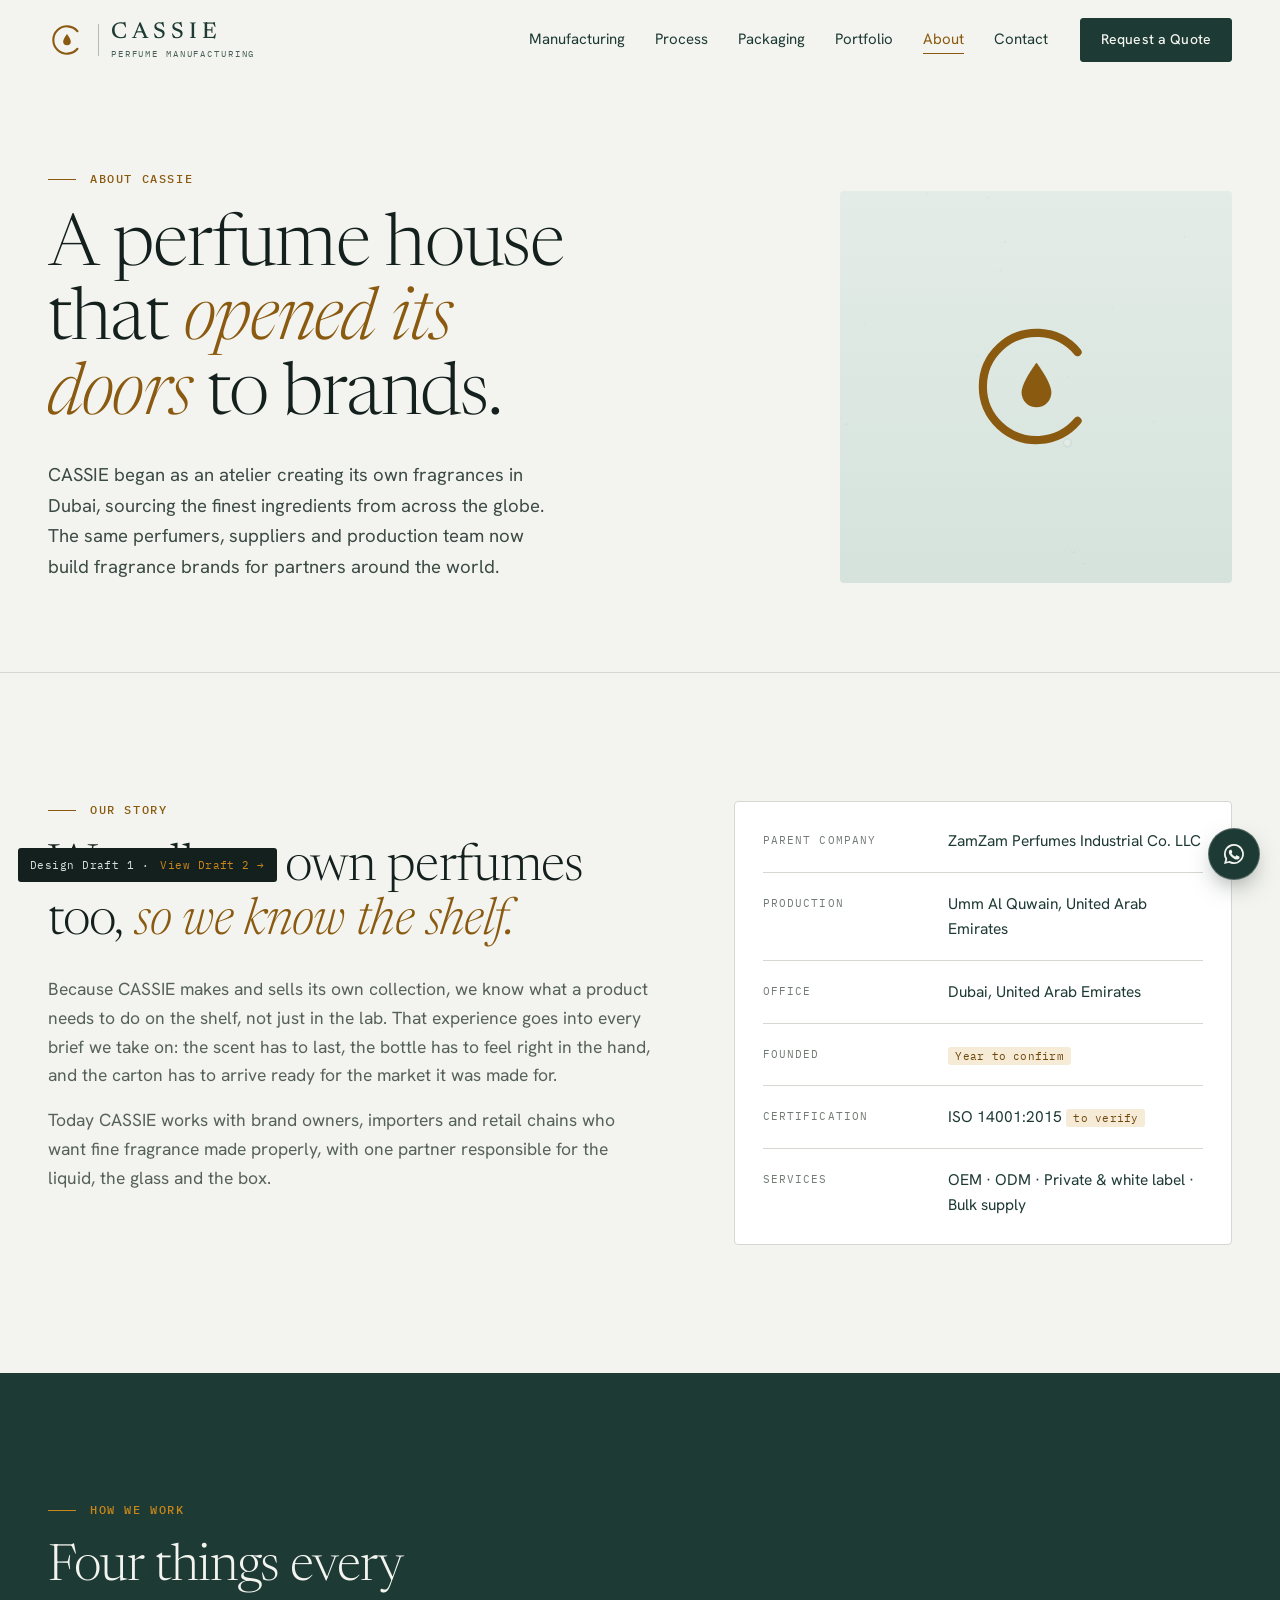
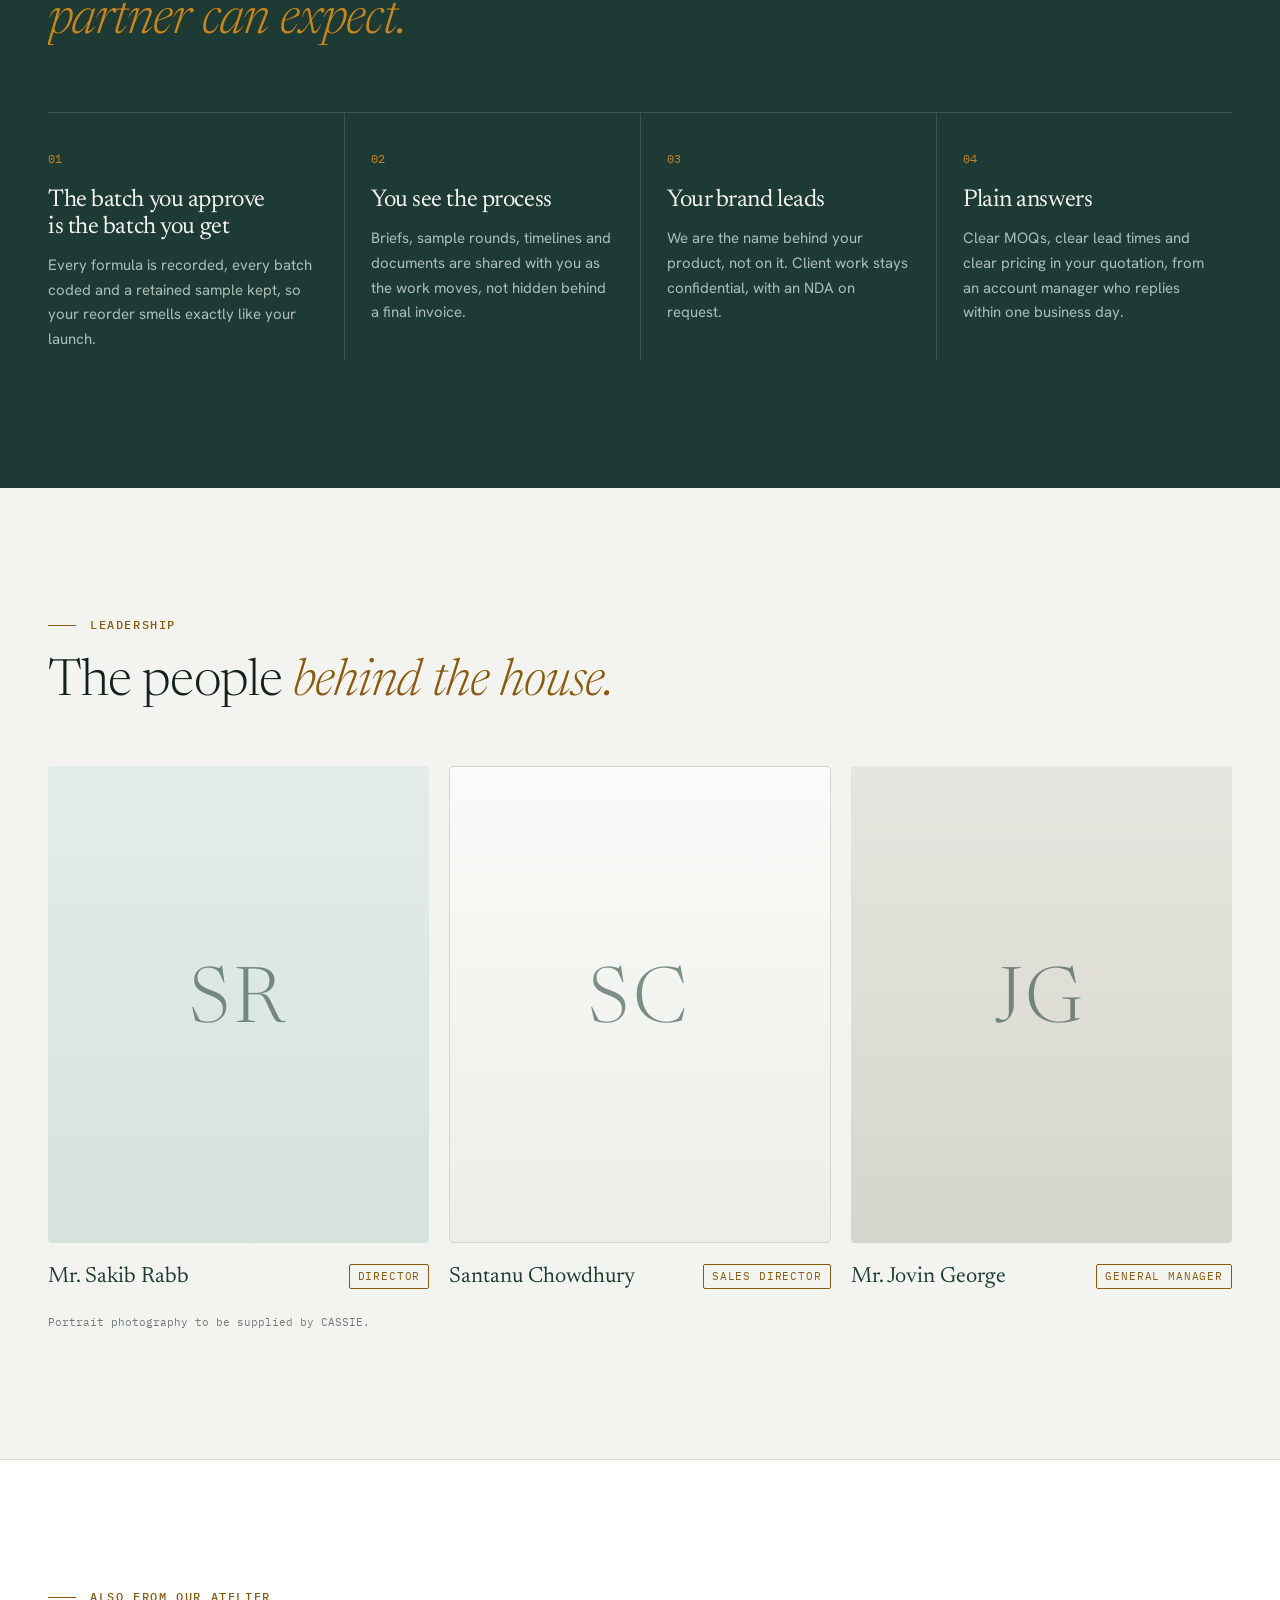
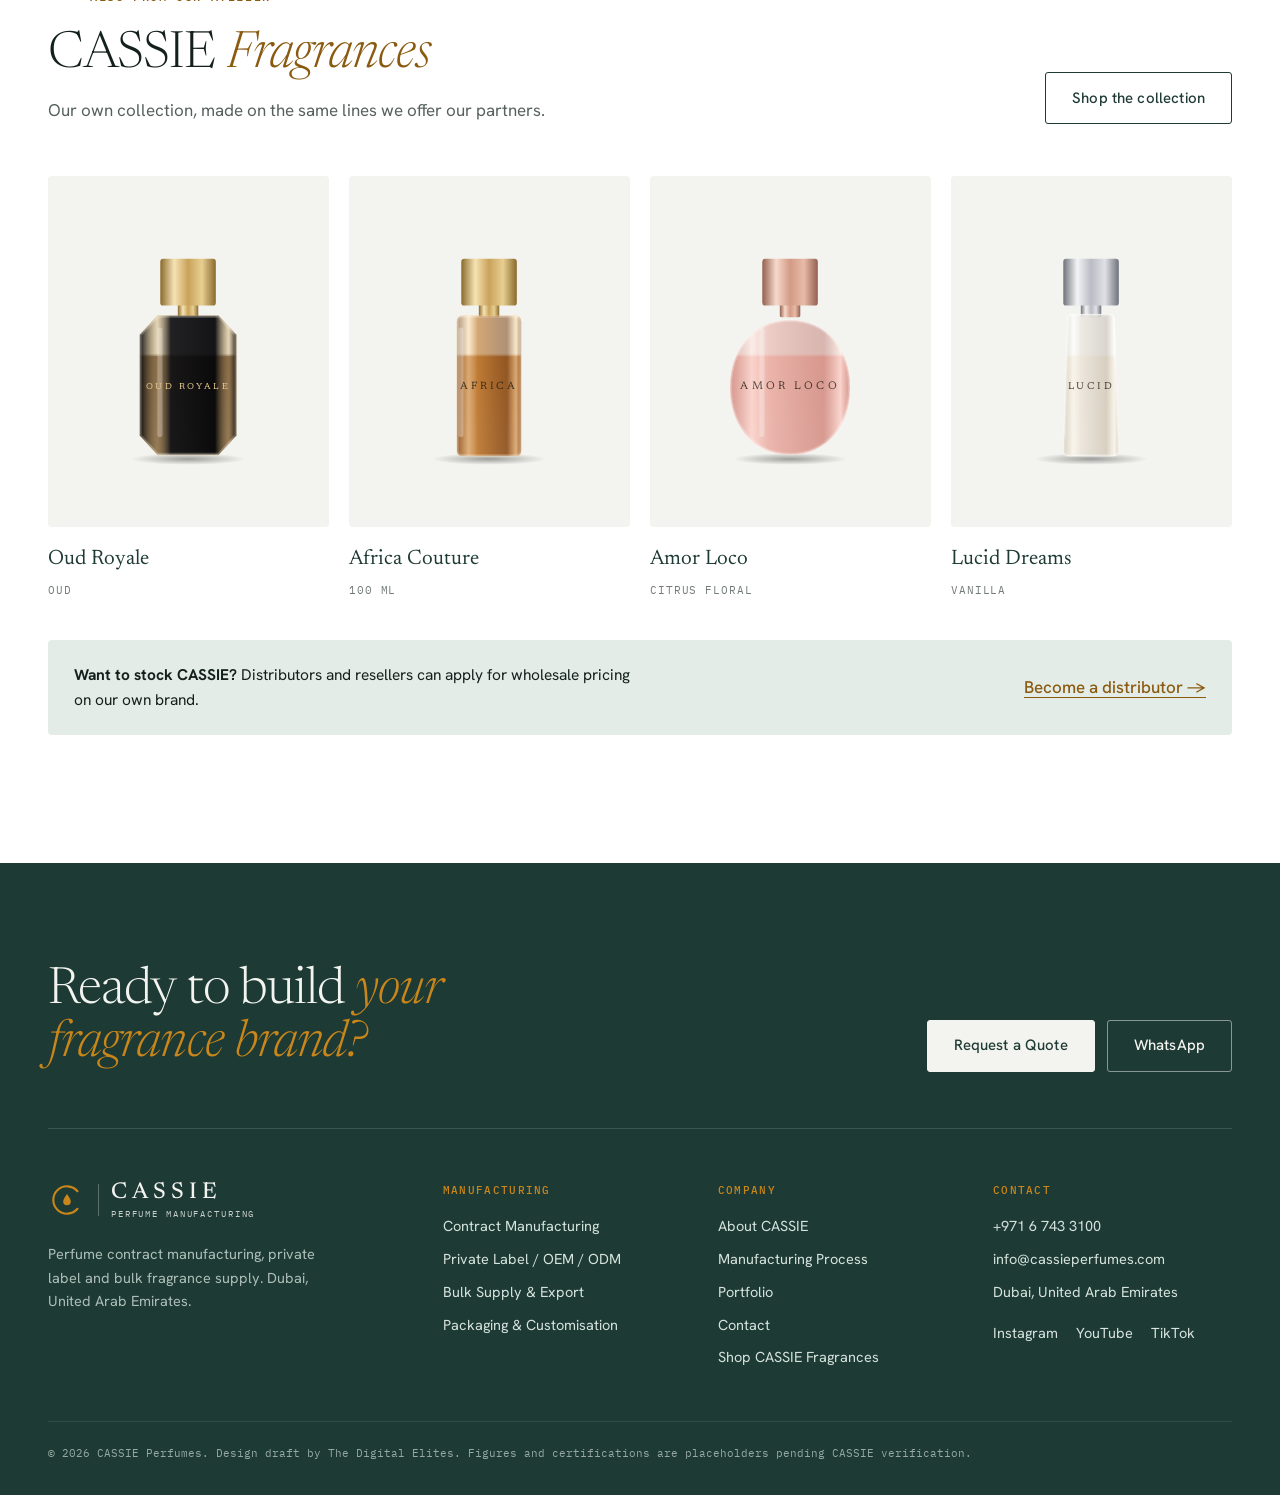
==== about.html @ cbf1a88a "Trim the homepage: no top strip, open hero, one side spray Removes the dark top strip and the Qualit" ====
<!doctype html>
<html lang="en">
<head>
  <meta charset="utf-8">
  <meta name="viewport" content="width=device-width, initial-scale=1">
  <title>About CASSIE | Perfume Manufacturer in the UAE</title>
  <meta name="description" content="CASSIE is a perfume house in the UAE that builds fragrance brands for partners worldwide. Meet the team and our own CASSIE Fragrances collection.">
  <link rel="preconnect" href="https://fonts.googleapis.com">
  <link rel="preconnect" href="https://fonts.gstatic.com" crossorigin>
  <link href="https://fonts.googleapis.com/css2?family=Newsreader:ital,opsz,wght@0,6..72,300..600;1,6..72,300..500&family=Hanken+Grotesk:wght@400;500;600&family=IBM+Plex+Mono:wght@400;500&display=swap" rel="stylesheet">
  <link rel="stylesheet" href="style.css?v=20261020a">
</head>
<body>

<svg width="0" height="0" style="position:absolute" aria-hidden="true">
  <defs>
    <symbol id="mono" viewBox="0 0 100 100">
      <path d="M77.58 26.86 A36 36 0 1 0 77.58 73.14" fill="none" stroke="currentColor" stroke-width="5.5" stroke-linecap="round"/>
      <path d="M50 34 C50 34 60 47 60 54 A10 10 0 0 1 40 54 C40 47 50 34 50 34Z" fill="currentColor"/>
    </symbol>
    <symbol id="i-flask" viewBox="0 0 24 24"><path d="M9 3h6M10 3v6l-5 9a2 2 0 0 0 1.7 3h10.6a2 2 0 0 0 1.7-3l-5-9V3M7.5 14h9" fill="none" stroke="currentColor" stroke-width="1.5" stroke-linecap="round" stroke-linejoin="round"/></symbol>
    <symbol id="i-doc" viewBox="0 0 24 24"><path d="M6 3h8l4 4v14H6zM14 3v4h4M9 14l2 2 4-4" fill="none" stroke="currentColor" stroke-width="1.5" stroke-linecap="round" stroke-linejoin="round"/></symbol>
    <symbol id="i-trace" viewBox="0 0 24 24"><path d="M4 6h3v12H4zM9 6h1v12H9zM12 6h2v12h-2zM16 6h1v12h-1zM19 6h1v12h-1" fill="none" stroke="currentColor" stroke-width="1.5" stroke-linejoin="round"/></symbol>
    <symbol id="i-check" viewBox="0 0 24 24"><circle cx="12" cy="12" r="9" fill="none" stroke="currentColor" stroke-width="1.5"/><path d="m8 12.5 2.6 2.5L16 9.5" fill="none" stroke="currentColor" stroke-width="1.5" stroke-linecap="round" stroke-linejoin="round"/></symbol>
    <symbol id="i-leaf" viewBox="0 0 24 24"><path d="M5 19c0-8 5-13 14-14 0 9-5 14-13 14M5 19l7-7" fill="none" stroke="currentColor" stroke-width="1.5" stroke-linecap="round" stroke-linejoin="round"/></symbol>
    <symbol id="i-ship" viewBox="0 0 24 24"><path d="M3 15h18l-2 5H5zM6 15V9h12v6M9 9V5h6v4" fill="none" stroke="currentColor" stroke-width="1.5" stroke-linejoin="round"/></symbol>
    <path id="wave" d="M-20 40 C 80 10, 170 70, 270 40 S 470 10, 570 40 S 770 70, 870 40 S 1070 10, 1170 40"/>
  </defs>
</svg>

<div class="draft-flag">Design Draft 1 · <a href="https://sami9188.github.io/cassie-draft-2/">View Draft 2 →</a></div>

<!-- ============ HEADER ============ -->
<header class="site-header" id="top">
  <nav class="nav">
    <a href="index.html" class="lockup" aria-label="CASSIE Perfumes home">
      <svg class="lockup-mono" aria-hidden="true"><use href="#mono"/></svg>
      <span class="lockup-rule"></span>
      <span class="lockup-text"><span class="lockup-word">CASSIE</span><span class="lockup-desc">Perfume manufacturing</span></span>
    </a>
    <ul class="nav-links">
      <li><a href="index.html#services">Manufacturing</a></li>
      <li><a href="index.html#process">Process</a></li>
      <li><a href="index.html#packaging">Packaging</a></li>
      <li><a href="index.html#portfolio">Portfolio</a></li>
      <li><a href="about.html" aria-current="page">About</a></li>
      <li><a href="contact.html">Contact</a></li>
      <li class="nav-links-cta"><a href="index.html#rfq" class="btn btn-primary">Request a Quote</a></li>
    </ul>
    <a href="index.html#rfq" class="btn btn-primary nav-cta">Request a Quote</a>
    <button class="burger" aria-label="Open menu" aria-expanded="false"><span></span><span></span></button>
  </nav>
</header>

<main>

<!-- ============ PAGE HERO ============ -->
<section class="page-hero">
  <div class="page-hero-copy">
    <p class="eyebrow reveal">About CASSIE</p>
    <h1 class="reveal">A perfume house that <em>opened its doors</em> to brands.</h1>
    <p class="page-lede reveal">CASSIE began as an atelier creating its own fragrances in Dubai, sourcing the finest ingredients from across the globe. The same perfumers, suppliers and production team now build fragrance brands for partners around the world.</p>
  </div>
  <div class="page-hero-art reveal" aria-hidden="true" data-mist="ambient">
    <svg class="page-hero-mono"><use href="#mono"/></svg>
  </div>
</section>

<!-- ============ STORY ============ -->
<section class="story">
  <div class="story-copy">
    <p class="eyebrow">Our story</p>
    <h2 class="reveal">We sell our own perfumes too, <em>so we know the shelf.</em></h2>
    <p class="reveal">Because CASSIE makes and sells its own collection, we know what a product needs to do on the shelf, not just in the lab. That experience goes into every brief we take on: the scent has to last, the bottle has to feel right in the hand, and the carton has to arrive ready for the market it was made for.</p>
    <p class="reveal">Today CASSIE works with brand owners, importers and retail chains who want fine fragrance made properly, with one partner responsible for the liquid, the glass and the box.</p>
  </div>
  <dl class="facts reveal">
    <div><dt>Parent company</dt><dd>ZamZam Perfumes Industrial Co. LLC</dd></div>
    <div><dt>Production</dt><dd>Umm Al Quwain, United Arab Emirates</dd></div>
    <div><dt>Office</dt><dd>Dubai, United Arab Emirates</dd></div>
    <div><dt>Founded</dt><dd><span class="tbc">Year to confirm</span></dd></div>
    <div><dt>Certification</dt><dd>ISO 14001:2015 <span class="tbc">to verify</span></dd></div>
    <div><dt>Services</dt><dd>OEM · ODM · Private &amp; white label · Bulk supply</dd></div>
  </dl>
</section>

<!-- ============ HOW WE WORK ============ -->
<section class="principles">
  <div class="principles-head">
    <p class="eyebrow">How we work</p>
    <h2 class="reveal">Four things every <em>partner can expect.</em></h2>
  </div>
  <ol class="principle-list">
    <li class="reveal"><span class="num">01</span><h3>The batch you approve is the batch you get</h3><p>Every formula is recorded, every batch coded and a retained sample kept, so your reorder smells exactly like your launch.</p></li>
    <li class="reveal"><span class="num">02</span><h3>You see the process</h3><p>Briefs, sample rounds, timelines and documents are shared with you as the work moves, not hidden behind a final invoice.</p></li>
    <li class="reveal"><span class="num">03</span><h3>Your brand leads</h3><p>We are the name behind your product, not on it. Client work stays confidential, with an NDA on request.</p></li>
    <li class="reveal"><span class="num">04</span><h3>Plain answers</h3><p>Clear MOQs, clear lead times and clear pricing in your quotation, from an account manager who replies within one business day.</p></li>
  </ol>
</section>

<!-- ============ TEAM ============ -->
<section class="team-section">
  <div class="team-head">
    <p class="eyebrow">Leadership</p>
    <h2 class="reveal">The people <em>behind the house.</em></h2>
  </div>
  <div class="team-grid">
    <figure class="person reveal">
      <div class="person-art g-mist"><span>SR</span></div>
      <figcaption><b>Mr. Sakib Rabb</b><span class="formula-tag"><span>Director</span></span></figcaption>
    </figure>
    <figure class="person reveal">
      <div class="person-art g-porcelain"><span>SC</span></div>
      <figcaption><b>Santanu Chowdhury</b><span class="formula-tag"><span>Sales Director</span></span></figcaption>
    </figure>
    <figure class="person reveal">
      <div class="person-art g-stone"><span>JG</span></div>
      <figcaption><b>Mr. Jovin George</b><span class="formula-tag"><span>General Manager</span></span></figcaption>
    </figure>
  </div>
  <p class="team-note">Portrait photography to be supplied by CASSIE.</p>
</section>

<!-- ============ OWN BRAND ============ -->
<section class="shop" id="shop">
  <div class="shop-head">
    <div>
      <p class="eyebrow">Also from our atelier</p>
      <h2 class="reveal">CASSIE <em>Fragrances</em></h2>
      <p>Our own collection, made on the same lines we offer our partners.</p>
    </div>
    <a href="https://www.cassieperfumes.com/" class="btn btn-ghost">Shop the collection</a>
  </div>
  <div class="shop-row">
    <a class="product reveal" href="https://www.cassieperfumes.com/"><div class="p-img"><img loading="lazy" src="https://www.cassieperfumes.com/wp-content/uploads/2025/08/OUD-ROYALE-1.jpg" alt="Oud Royale perfume bottle" data-fallback='{"shape":"facet","glass":"noir","capColor":"gold","label":"OUD ROYALE","liquid":"#3a1d0c"}'></div><b>Oud Royale</b><span>Oud</span></a>
    <a class="product reveal" href="https://www.cassieperfumes.com/"><div class="p-img"><img loading="lazy" src="https://www.cassieperfumes.com/wp-content/uploads/2025/07/AFRICA-COUTURE.png" alt="Africa Couture perfume 100ml" data-fallback='{"shape":"column","glass":"amber","capColor":"gold","label":"AFRICA","liquid":"#b06a2a"}'></div><b>Africa Couture</b><span>100 ml</span></a>
    <a class="product reveal" href="https://www.cassieperfumes.com/"><div class="p-img"><img loading="lazy" src="https://www.cassieperfumes.com/wp-content/uploads/2025/08/perfume-8-1.png" alt="Amor Loco perfume 100ml" data-fallback='{"shape":"orb","glass":"rose","capColor":"rosegold","label":"AMOR LOCO","liquid":"#f1b4a8"}'></div><b>Amor Loco</b><span>Citrus floral</span></a>
    <a class="product reveal" href="https://www.cassieperfumes.com/"><div class="p-img"><img loading="lazy" src="https://www.cassieperfumes.com/wp-content/uploads/2025/12/Lucid-Dreams.jpg" alt="Lucid Dreams unisex perfume 80ml" data-fallback='{"shape":"slim","glass":"frosted","capColor":"silver","label":"LUCID","liquid":"#e8d6b0"}'></div><b>Lucid Dreams</b><span>Vanilla</span></a>
  </div>
  <div class="wholesale">
    <p><b>Want to stock CASSIE?</b> Distributors and resellers can apply for wholesale pricing on our own brand.</p>
    <a href="contact.html?topic=distributor" class="text-link">Become a distributor →</a>
  </div>
</section>

</main>


<!-- ============ FOOTER ============ -->
<footer class="footer" id="contact">
  <div class="footer-cta">
    <h2>Ready to build <em>your fragrance brand?</em></h2>
    <div class="footer-btns"><a href="index.html#rfq" class="btn btn-light">Request a Quote</a><a href="https://wa.me/97167433100" class="btn btn-outline-light" target="_blank" rel="noopener">WhatsApp</a></div>
  </div>
  <div class="footer-grid">
    <div>
      <a href="index.html" class="lockup lockup-light" aria-label="CASSIE Perfumes home">
        <svg class="lockup-mono" aria-hidden="true"><use href="#mono"/></svg>
        <span class="lockup-rule"></span>
        <span class="lockup-text"><span class="lockup-word">CASSIE</span><span class="lockup-desc">Perfume manufacturing</span></span>
      </a>
      <p>Perfume contract manufacturing, private label and bulk fragrance supply. Dubai, United Arab Emirates.</p>
    </div>
    <div>
      <h6>Manufacturing</h6>
      <a href="index.html#services">Contract Manufacturing</a><a href="index.html#services">Private Label / OEM / ODM</a><a href="index.html#services">Bulk Supply &amp; Export</a><a href="index.html#packaging">Packaging &amp; Customisation</a>
    </div>
    <div>
      <h6>Company</h6>
      <a href="about.html">About CASSIE</a><a href="index.html#process">Manufacturing Process</a><a href="index.html#portfolio">Portfolio</a><a href="contact.html">Contact</a><a href="https://www.cassieperfumes.com/">Shop CASSIE Fragrances</a>
    </div>
    <div>
      <h6>Contact</h6>
      <a href="tel:+97167433100">+971 6 743 3100</a>
      <a href="mailto:info@cassieperfumes.com">info@cassieperfumes.com</a>
      <span>Dubai, United Arab Emirates</span>
      <div class="socials"><a href="https://instagram.com/cassieperfumes">Instagram</a><a href="https://www.youtube.com/@cassieperfumes">YouTube</a><a href="https://www.tiktok.com/@cassieperfumes">TikTok</a></div>
    </div>
  </div>
  <p class="legal">© 2026 CASSIE Perfumes. Design draft by The Digital Elites. Figures and certifications are placeholders pending CASSIE verification.</p>
</footer>

<a href="https://wa.me/97167433100" class="wa-float" target="_blank" rel="noopener" aria-label="Chat on WhatsApp">
  <svg viewBox="0 0 24 24" width="24" height="24" fill="currentColor"><path d="M12 2a10 10 0 0 0-8.6 15.1L2 22l5-1.3A10 10 0 1 0 12 2zm0 18.2a8.2 8.2 0 0 1-4.2-1.1l-.3-.2-3 .8.8-2.9-.2-.3A8.2 8.2 0 1 1 12 20.2zm4.5-6.1c-.2-.1-1.5-.7-1.7-.8s-.4-.1-.6.1-.7.8-.8 1-.3.2-.5.1a6.7 6.7 0 0 1-3.3-2.9c-.2-.4.2-.4.7-1.3.1-.2 0-.3 0-.4l-.8-1.8c-.2-.5-.4-.4-.6-.4h-.5a1 1 0 0 0-.7.3 3 3 0 0 0-.9 2.2 5.2 5.2 0 0 0 1.1 2.7 11.8 11.8 0 0 0 4.5 4c1.7.7 2.3.8 3.2.6a2.7 2.7 0 0 0 1.8-1.3 2.2 2.2 0 0 0 .1-1.3c0-.1-.2-.2-.5-.3z"/></svg>
</a>

<script src="bottle.js?v=20261020a"></script>
<script src="main.js?v=20261020a"></script>
<script src="mist.js?v=20261020a"></script>
</body>
</html>
---- style.css ----
/* ==========================================================================
   CASSIE Perfumes — Website Draft 1
   Draft 1's own structure and copy, styled by the rules of the CASSIE brand book:
   - Colour: Porcelain ground (~60%), Vetiver (~25%), Mist (~10%), Saffron (~5%).
     Ink for body text, never pure black. Saffron Deep for accent text on light.
   - Type: Newsreader display (light, italic for one phrase of emphasis),
     Hanken Grotesk text, IBM Plex Mono for labels, codes and data only.
   - Elements: open-C monogram lockup, formula tags, 1.5px line icons on a 24px grid,
     and a canvas perfume-spray mist in place of the scent trail lines.
   - Motion: diffuse, don't perform. 10px fade-in, 240ms interface, 600ms reveals,
     spray puffs from the hero bottle, nothing with reduced motion.
   ========================================================================== */

:root {
  --vetiver: #1E3A34;
  --vetiver-2: #17302A;
  --ink: #14201D;
  --porcelain: #F3F4EF;
  --mist: #D5E3DC;
  --mist-2: #E4ECE7;
  --stone: #737B76;
  --saffron: #C9861A;
  --saffron-deep: #8A5A10;
  --white: #FFFFFF;
  --line: #D3D8D0;
  --line-dark: rgba(213, 227, 220, .16);
  --muted: #56615B;
  --on-dark: rgba(213, 227, 220, .78);
  --warn-bg: #F6EBD6;
  --warn-fg: #6E470C;

  --f-display: "Newsreader", "Iowan Old Style", "Palatino Linotype", Georgia, serif;
  --f-text: "Hanken Grotesk", "Helvetica Neue", Arial, sans-serif;
  --f-mono: "IBM Plex Mono", ui-monospace, Menlo, Consolas, monospace;

  --frame: 1240px;
  --gutter: 20px;
  --pad: max(var(--gutter), calc((100% - var(--frame)) / 2));
  --section: clamp(80px, 10vw, 140px);
  --r: 4px;
  --ease: cubic-bezier(.2, .7, .2, 1);
  --chev: url("data:image/svg+xml,%3Csvg xmlns='http://www.w3.org/2000/svg' viewBox='0 0 24 24'%3E%3Cpath d='m6 9 6 6 6-6' fill='none' stroke='%231E3A34' stroke-width='1.5' stroke-linecap='round'/%3E%3C/svg%3E");
}
@media (min-width: 900px) { :root { --gutter: 48px; } }

/* ---------- Base ---------- */
* { box-sizing: border-box; margin: 0; padding: 0; }
html { scroll-behavior: smooth; scroll-padding-top: 96px; -webkit-text-size-adjust: 100%; }
body { background: var(--porcelain); color: var(--ink); font-family: var(--f-text); font-size: 17px; line-height: 1.65; overflow-x: clip; -webkit-font-smoothing: antialiased; }
a { color: inherit; text-decoration: none; }
img, svg { display: block; max-width: 100%; }
button, input, textarea, select { font: inherit; color: inherit; }
:focus-visible { outline: 2px solid var(--saffron-deep); outline-offset: 3px; }
[hidden] { display: none !important; }

h1, h2, h3, h4 { font-family: var(--f-display); font-weight: 300; letter-spacing: -.018em; line-height: 1.04; text-wrap: balance; }
h1 { font-size: clamp(44px, 5.6vw, 84px); }
h2 { font-size: clamp(34px, 4vw, 58px); }
h3 { font-size: clamp(26px, 2.4vw, 34px); font-weight: 400; line-height: 1.1; }
h4 { font-size: 22px; font-weight: 400; line-height: 1.2; letter-spacing: -.01em; }
h1 em, h2 em { font-style: italic; color: var(--saffron-deep); }
p { max-width: 62ch; }

.eyebrow { display: flex; align-items: center; gap: 14px; font-family: var(--f-mono); font-size: 11.5px; font-weight: 500; letter-spacing: .14em; text-transform: uppercase; color: var(--saffron-deep); margin-bottom: 22px; }
.eyebrow::before { content: ""; width: 28px; height: 1px; background: currentColor; }

.formula-tag { display: inline-flex; font-family: var(--f-mono); font-size: 10.5px; letter-spacing: .08em; text-transform: uppercase; border: 1px solid currentColor; border-radius: 2px; overflow: hidden; color: var(--vetiver); white-space: nowrap; }
.formula-tag span { padding: 3px 8px; }
.formula-tag span + span { border-left: 1px solid currentColor; }

.tbc { font-family: var(--f-mono); font-size: 11px; letter-spacing: .02em; background: var(--warn-bg); color: var(--warn-fg); padding: 2px 7px; border-radius: 3px; white-space: nowrap; }

/* Perfume spray mist (mist.js) */
.mist-canvas { position: absolute; inset: 0; width: 100%; height: 100%; pointer-events: none; z-index: 3; }

/* ---------- Buttons ---------- */
.btn { display: inline-flex; align-items: center; justify-content: center; min-height: 52px; padding: 0 26px; border: 1px solid var(--vetiver); border-radius: 3px; font-size: 15px; font-weight: 500; letter-spacing: .01em; line-height: 1.1; text-align: center; cursor: pointer; transition: transform .24s var(--ease), background-color .24s var(--ease), color .24s var(--ease), border-color .24s var(--ease); }
.btn:hover { transform: translateY(-2px); }
.btn:active { transform: none; }
.btn-primary { background: var(--vetiver); color: var(--porcelain); }
.btn-primary:hover { background: var(--vetiver-2); }
.btn-ghost { background: transparent; color: var(--vetiver); }
.btn-ghost:hover { background: var(--vetiver); color: var(--porcelain); }
.btn-light { background: var(--porcelain); border-color: var(--porcelain); color: var(--vetiver); }
.btn-outline-light { background: transparent; border-color: rgba(243, 244, 239, .5); color: var(--porcelain); }
.btn-outline-light:hover { border-color: var(--porcelain); }

.draft-flag { position: fixed; bottom: 18px; left: 18px; z-index: 90; background: var(--ink); color: var(--mist); font-family: var(--f-mono); font-size: 11px; letter-spacing: .04em; padding: 8px 12px; border-radius: 3px; }
.draft-flag a { color: var(--saffron); margin-left: 4px; }

/* ---------- Header ---------- */
.site-header { position: sticky; top: 0; z-index: 60; background: rgba(243, 244, 239, .95); backdrop-filter: blur(10px); }
.nav { display: flex; align-items: center; gap: 32px; height: 80px; padding: 0 var(--pad); border-bottom: 1px solid transparent; transition: border-color .24s var(--ease), height .24s var(--ease); }
.site-header.scrolled .nav { border-bottom-color: var(--line); height: 68px; }
.lockup { display: flex; align-items: center; gap: 12px; color: var(--vetiver); margin-right: auto; }
.lockup-mono { width: 38px; height: 38px; color: var(--saffron-deep); flex: none; }
.lockup-rule { width: 1px; height: 32px; background: currentColor; opacity: .3; }
.lockup-text { display: grid; line-height: 1; }
.lockup-word { font-family: var(--f-display); font-weight: 500; font-size: 23px; letter-spacing: .22em; }
.lockup-desc { font-family: var(--f-mono); font-size: 8.5px; letter-spacing: .22em; text-transform: uppercase; margin-top: 6px; opacity: .8; }
.lockup-light { color: var(--porcelain); }
.lockup-light .lockup-mono { color: var(--saffron); }
.nav-links { display: flex; align-items: center; gap: 30px; list-style: none; font-size: 15px; }
.nav-links a:not(.btn) { color: var(--vetiver); position: relative; }
.nav-links a:not(.btn)::after { content: ""; position: absolute; left: 0; right: 0; bottom: -5px; height: 1px; background: var(--saffron-deep); transform: scaleX(0); transform-origin: left; transition: transform .24s var(--ease); }
.nav-links a:not(.btn):hover::after { transform: scaleX(1); }
.nav-links-cta { display: none; }
.nav-cta { min-height: 44px; padding: 0 20px; font-size: 14px; }
.burger { display: none; width: 44px; height: 44px; border: 1px solid var(--line); border-radius: 3px; background: transparent; cursor: pointer; flex-direction: column; justify-content: center; align-items: center; gap: 5px; }
.burger span { width: 18px; height: 1.5px; background: var(--vetiver); transition: transform .24s var(--ease); }
.burger[aria-expanded="true"] span:first-child { transform: translateY(3.25px) rotate(45deg); }
.burger[aria-expanded="true"] span:last-child { transform: translateY(-3.25px) rotate(-45deg); }

/* ---------- Hero ---------- */
.hero { display: grid; grid-template-columns: minmax(0, 1fr) minmax(0, 1fr); gap: clamp(24px, 4vw, 64px); align-items: center; padding: clamp(20px, 3vw, 40px) var(--pad) clamp(24px, 3vw, 40px); }
.hero h1 { font-size: clamp(40px, 4.6vw, 72px); }
.hero h1 { margin-bottom: 20px; }
.hero-lede { font-size: clamp(17px, 1.45vw, 20px); color: #3C4A45; max-width: 46ch; }
.hero-ctas { display: flex; flex-wrap: wrap; gap: 12px; margin-top: 28px; }
.hero-stage { position: relative; aspect-ratio: 1 / 1; height: min(calc(100vh - 330px), 600px); min-height: 360px; width: auto; max-width: 100%; justify-self: center; }
.hb { position: absolute; z-index: 1; filter: drop-shadow(18px 22px 22px rgba(30, 58, 52, .16)); }
.hb-1 { width: 28%; left: 0; bottom: 6%; }
.hb-2 { width: 56%; left: 22%; bottom: 2%; z-index: 2; }
.hb-3 { width: 30%; right: 0; bottom: 5%; }
.hero-tag { position: absolute; z-index: 4; right: 0; top: 4%; background: rgba(243, 244, 239, .7); }
/* the stage has no panel now, so the mist fades out before the stage edge instead of being cut off */
.hero-stage .mist-canvas { -webkit-mask-image: linear-gradient(90deg, transparent 0, #000 24%); mask-image: linear-gradient(90deg, transparent 0, #000 24%); }

/* ---------- Stats ---------- */
.stats { display: grid; grid-template-columns: repeat(4, minmax(0, 1fr)); margin: 0 var(--pad); border-top: 1px solid var(--line); border-bottom: 1px solid var(--line); }
.stat { padding: 30px 28px 30px 0; min-width: 0; }
.stat + .stat { padding-left: 28px; border-left: 1px solid var(--line); }
.stat-n { display: flex; align-items: baseline; font-family: var(--f-display); font-weight: 300; font-size: clamp(40px, 4vw, 58px); line-height: 1; color: var(--vetiver); font-variant-numeric: tabular-nums lining-nums; }
.stat-n span { color: var(--saffron-deep); }
.stat p { margin-top: 12px; font-size: 14px; color: var(--muted); line-height: 1.5; max-width: 26ch; }
.stats-note { grid-column: 1 / -1; display: flex; align-items: center; gap: 10px; font-size: 12.5px; color: var(--muted); padding: 0 0 18px; max-width: none; }

/* ---------- Services ---------- */
.services { display: grid; grid-template-columns: minmax(0, .9fr) minmax(0, 1.3fr); gap: clamp(40px, 6vw, 96px); padding: var(--section) var(--pad); }
.services-head { position: sticky; top: 120px; align-self: start; }
.services-head h2 { margin-bottom: 22px; }
.services-head > p:not(.eyebrow) { color: var(--muted); font-size: 18px; }
.service-list { list-style: none; border-top: 1px solid var(--line); }
.service { display: grid; grid-template-columns: 64px minmax(0, 1fr); column-gap: 12px; padding: 34px 0 36px; border-bottom: 1px solid var(--line); }
.service .num { grid-row: span 3; font-family: var(--f-mono); font-size: 12px; letter-spacing: .08em; color: var(--saffron-deep); padding-top: 10px; }
.service h3 { margin-bottom: 12px; color: var(--vetiver); }
.service p { color: var(--muted); font-size: 16px; }
.service ul { display: flex; flex-wrap: wrap; gap: 8px 22px; list-style: none; margin-top: 16px; font-family: var(--f-mono); font-size: 11.5px; letter-spacing: .04em; color: var(--vetiver); }
.service ul li { display: flex; align-items: center; gap: 8px; }
.service ul li::before { content: ""; width: 10px; height: 1px; background: var(--saffron-deep); }

/* ---------- Process ---------- */
.process { position: relative; overflow: hidden; background: var(--vetiver); color: var(--porcelain); padding: var(--section) var(--pad); }
.process .eyebrow { color: var(--saffron); }
.process h2 em { color: var(--saffron); }
.process-head { max-width: 720px; margin-bottom: clamp(48px, 6vw, 80px); }
.process-track { position: relative; }
.process-line { position: absolute; left: 0; right: 0; top: 22px; height: 1px; background: var(--line-dark); }
.process-line i { position: absolute; left: 0; top: 0; height: 100%; width: 0; background: var(--saffron); transition: width 1.8s var(--ease); }
.process.in .process-line i { width: 100%; }
.process-steps { display: grid; grid-template-columns: repeat(6, minmax(0, 1fr)); gap: 24px; list-style: none; }
.step { min-width: 0; }
.step span { position: relative; display: grid; place-items: center; width: 44px; height: 44px; border-radius: 50%; background: var(--vetiver); border: 1px solid rgba(201, 134, 26, .7); color: var(--saffron); font-family: var(--f-mono); font-size: 12px; margin-bottom: 26px; }
.step h4 { color: var(--porcelain); margin-bottom: 10px; }
.step p { font-size: 14.5px; color: var(--on-dark); line-height: 1.55; }

/* ---------- Packaging configurator ---------- */
.packaging { display: grid; grid-template-columns: minmax(0, 1.05fr) minmax(0, 1fr); min-height: calc(100vh - 68px); }
.pack-stage { position: sticky; top: 68px; height: calc(100vh - 68px); display: flex; flex-direction: column; align-items: center; justify-content: center; background: linear-gradient(180deg, var(--mist-2), var(--mist)); overflow: hidden; }
.pack-render { position: relative; width: min(28vw, 360px); filter: drop-shadow(20px 26px 26px rgba(30, 58, 52, .18)); }
.pack-render.swap { animation: swap .5s var(--ease); }
@keyframes swap { from { opacity: .25; transform: translateY(10px); } to { opacity: 1; transform: none; } }
.pack-caption { position: relative; margin-top: 30px; font-family: var(--f-mono); font-size: 11px; letter-spacing: .08em; text-transform: uppercase; color: var(--vetiver); background: var(--porcelain); border: 1px solid var(--vetiver); padding: 6px 12px; border-radius: 2px; text-align: center; }
.pack-panel { display: flex; flex-direction: column; justify-content: center; padding: clamp(36px, 5vh, 64px) clamp(24px, 5vw, 88px); }
.pack-panel h2 { font-size: clamp(34px, 3.4vw, 54px); }
.pack-panel > .btn { align-self: flex-start; }
.pack-intro { color: var(--muted); font-size: 16px; margin: 16px 0 26px; max-width: 46ch; }
.opt-group { margin-bottom: 18px; }
.opt-group h5 { font-family: var(--f-mono); font-size: 11px; font-weight: 500; letter-spacing: .12em; text-transform: uppercase; color: var(--saffron-deep); margin-bottom: 10px; }
.opts { display: flex; flex-wrap: wrap; gap: 8px; }
.opts button { padding: 8px 13px; border-radius: 3px; border: 1px solid var(--line); background: var(--white); font-size: 14px; color: var(--vetiver); cursor: pointer; transition: background .24s var(--ease), color .24s var(--ease), border-color .24s var(--ease); }
.opts button:hover { border-color: var(--vetiver); }
.opts button.on { background: var(--vetiver); color: var(--porcelain); border-color: var(--vetiver); }
.swatches button { width: 34px; height: 34px; border-radius: 50%; padding: 0; background: var(--sw); border: 2px solid var(--porcelain); box-shadow: 0 0 0 1px var(--line); }
.swatches button:hover { box-shadow: 0 0 0 1px var(--vetiver); }
.swatches button.on { background: var(--sw); border-color: var(--porcelain); box-shadow: 0 0 0 2px var(--vetiver); }


/* ---------- Portfolio ---------- */
.portfolio { padding: var(--section) var(--pad); }
.port-head { display: flex; justify-content: space-between; align-items: flex-end; gap: 32px; flex-wrap: wrap; margin-bottom: clamp(40px, 5vw, 60px); }
.port-head > div { max-width: 720px; }
.port-head > p:not(.eyebrow) { color: var(--muted); max-width: 34ch; }
.port-grid { display: grid; grid-template-columns: repeat(4, minmax(0, 1fr)); gap: 20px; }
.port { min-width: 0; }
.port-art { aspect-ratio: 3 / 4; border-radius: var(--r); display: grid; place-items: center; overflow: hidden; transition: transform .24s var(--ease); }
.port-art svg { width: 50%; filter: drop-shadow(14px 18px 16px rgba(30, 58, 52, .16)); }
.g-porcelain { background: linear-gradient(180deg, #FAFBF8, #ECEEE7); border: 1px solid var(--line); }
.g-mist { background: linear-gradient(180deg, var(--mist-2), var(--mist)); }
.g-stone { background: linear-gradient(180deg, #E6E5DF, #D6D5CD); }
.port figcaption { display: grid; gap: 6px; padding-top: 16px; }
.port figcaption .formula-tag { justify-self: start; color: var(--saffron-deep); margin-bottom: 4px; }
.port figcaption b { font-family: var(--f-display); font-weight: 400; font-size: 20px; line-height: 1.2; color: var(--vetiver); }
.port figcaption > span:last-child { font-size: 13.5px; color: var(--muted); }

/* ---------- RFQ ---------- */
.rfq { display: grid; grid-template-columns: minmax(0, 1fr) minmax(0, 1.2fr); gap: clamp(36px, 6vw, 96px); padding: var(--section) var(--pad); background: var(--mist-2); }
.rfq-side h2 { margin-bottom: 22px; max-width: 14ch; }
.rfq-side > p:not(.eyebrow) { color: var(--muted); font-size: 18px; }
.rfq-assure { list-style: none; margin-top: 32px; display: grid; gap: 12px; border-top: 1px solid var(--line); padding-top: 24px; }
.rfq-assure li { position: relative; padding-left: 24px; font-size: 15px; }
.rfq-assure li::before { content: ""; position: absolute; left: 0; top: .8em; width: 12px; height: 1px; background: var(--saffron-deep); }
.rfq-assure a { color: var(--saffron-deep); font-weight: 500; text-decoration: underline; text-underline-offset: 3px; }
.rfq-form { background: var(--white); border: 1px solid var(--line); border-radius: var(--r); padding: clamp(22px, 3vw, 40px); min-width: 0; box-shadow: 0 30px 60px -40px rgba(20, 32, 29, .35); }
.rfq-progress { height: 1px; background: var(--line); margin-bottom: 14px; overflow: hidden; }
.rfq-progress i { display: block; height: 100%; background: var(--saffron); transition: width .5s var(--ease); }
.rfq-steps-label { display: flex; justify-content: space-between; gap: 8px; list-style: none; font-family: var(--f-mono); font-size: 11px; letter-spacing: .1em; text-transform: uppercase; color: var(--stone); margin-bottom: 28px; }
.rfq-steps-label li.on { color: var(--vetiver); }
.rfq-step { border: 0; display: none; animation: swap .5s var(--ease); }
.rfq-step.on { display: block; }
.rfq-step h5 { font-size: 14px; font-weight: 500; margin-bottom: 10px; }
.rfq-form label { display: grid; gap: 6px; font-size: 14px; font-weight: 500; margin-bottom: 16px; min-width: 0; }
.rfq-form input:not([type=checkbox]), .rfq-form select, .rfq-form textarea { width: 100%; padding: 12px 14px; border: 1px solid var(--line); border-radius: 3px; background: var(--porcelain); font-size: 16px; font-weight: 400; outline: none; transition: border-color .24s var(--ease), box-shadow .24s var(--ease), background-color .24s var(--ease); }
.rfq-form select { appearance: none; background-image: var(--chev); background-repeat: no-repeat; background-position: right 12px center; background-size: 16px; padding-right: 40px; }
.rfq-form input:focus, .rfq-form select:focus, .rfq-form textarea:focus { border-color: var(--vetiver); background-color: var(--white); box-shadow: 0 0 0 3px rgba(30, 58, 52, .1); }
.rfq-form textarea { min-height: 96px; resize: vertical; }
.rfq-form .invalid { border-color: #9A4B45 !important; }
.row2 { display: grid; grid-template-columns: minmax(0, 1fr) minmax(0, 1fr); gap: 14px; }
.chips { display: flex; flex-wrap: wrap; gap: 8px; margin-bottom: 18px; }
.chips label { display: inline-flex; margin: 0; font-size: 14px; font-weight: 400; border: 1px solid var(--line); border-radius: 3px; padding: 8px 13px; background: var(--porcelain); color: var(--vetiver); cursor: pointer; transition: background .24s var(--ease), color .24s var(--ease); }
.chips input { display: none; }
.chips label:has(input:checked) { background: var(--vetiver); color: var(--porcelain); border-color: var(--vetiver); }
.check { display: flex !important; gap: 10px; align-items: center; font-weight: 400 !important; }
.check input { accent-color: var(--vetiver); width: 16px; height: 16px; }
.rfq-nav { display: flex; justify-content: space-between; gap: 12px; margin-top: 8px; }
.rfq-nav #rfqNext { margin-left: auto; }
.rfq-done { text-align: center; padding: 28px 8px; }
.rfq-done h3 { margin-bottom: 8px; color: var(--vetiver); }
.rfq-done p { color: var(--muted); font-size: 15px; margin: 0 auto; }

/* ---------- Footer ---------- */
.footer { position: relative; overflow: hidden; background: var(--vetiver); color: var(--mist); padding: clamp(64px, 8vw, 104px) var(--pad) 32px; }
.footer-cta { display: flex; justify-content: space-between; align-items: flex-end; gap: 28px; flex-wrap: wrap; padding-bottom: 56px; border-bottom: 1px solid var(--line-dark); }
.footer-cta h2 { color: var(--porcelain); max-width: 16ch; }
.footer-cta h2 em { color: var(--saffron); }
.footer-btns { display: flex; gap: 12px; flex-wrap: wrap; }
.footer-grid { display: grid; grid-template-columns: 1.5fr 1fr 1fr 1fr; gap: 36px; padding: 52px 0; }
.footer-grid > div { display: grid; align-content: start; gap: 9px; font-size: 14.5px; min-width: 0; }
.footer-grid p { opacity: .78; margin-top: 14px; max-width: 34ch; }
.footer h6 { font-family: var(--f-mono); font-size: 11px; font-weight: 500; letter-spacing: .12em; text-transform: uppercase; color: var(--saffron); margin-bottom: 6px; }
.footer-grid a { transition: color .24s var(--ease); }
.footer-grid a:hover { color: var(--porcelain); }
.socials { display: flex; gap: 18px; flex-wrap: wrap; margin-top: 8px; }
.legal { border-top: 1px solid var(--line-dark); padding-top: 22px; font-family: var(--f-mono); font-size: 11px; opacity: .65; max-width: none; }

.wa-float { position: fixed; right: 20px; bottom: 20px; z-index: 80; width: 52px; height: 52px; border-radius: 50%; background: var(--vetiver); color: var(--porcelain); border: 1px solid rgba(243, 244, 239, .25); display: grid; place-items: center; box-shadow: 0 10px 24px -8px rgba(20, 32, 29, .5); transition: transform .24s var(--ease); }
.wa-float:hover { transform: translateY(-2px); }

/* Reveal */
.reveal { opacity: 0; transform: translateY(10px); transition: opacity .6s var(--ease), transform .6s var(--ease); transition-delay: var(--d, 0s); }
.reveal.in { opacity: 1; transform: none; }
@media (prefers-reduced-motion: reduce) {
  html { scroll-behavior: auto; }
  .reveal { opacity: 1; transform: none; transition: none; }
  .process-line i { width: 100%; }
  *, *::before, *::after { animation: none !important; transition: none !important; }
}

/* ---------- Motion ---------- */
/* Side sprays sit behind the section's content */
[data-mist="side"] { position: relative; isolation: isolate; }
[data-mist="side"] > .mist-canvas { z-index: -1; }

/* Headlines rise word by word */
.split.reveal { opacity: 1; transform: none; }
.split .w { display: inline-block; overflow: hidden; vertical-align: top; padding: 0 .07em .1em 0; margin: 0 -.07em -.1em 0; }
.split .w > span { display: inline-block; transform: translateY(110%); transition: transform .95s var(--ease); transition-delay: calc(var(--i) * 55ms + 80ms); }
.split.in .w > span { transform: none; }

/* Scroll progress */
.scroll-progress { position: absolute; left: 0; right: 0; bottom: -1px; height: 2px; pointer-events: none; }
.scroll-progress i { display: block; height: 100%; background: var(--saffron); transform: scaleX(0); transform-origin: left; }

/* Hero bottles float and lean toward the pointer */
.hb { transform: translate(calc(var(--mx, 0) * var(--depth) * 1px), calc(var(--my, 0) * var(--depth) * .6px)); transition: transform .8s var(--ease); }
.hb-1 { --depth: 18; }
.hb-2 { --depth: 10; }
.hb-3 { --depth: 26; }
.hb svg { animation: float 7s ease-in-out infinite; }
.hb-1 svg { animation-duration: 8s; animation-delay: -2s; }
.hb-3 svg { animation-duration: 9s; animation-delay: -5s; }
@keyframes float { 0%, 100% { transform: translateY(0); } 50% { transform: translateY(-9px); } }
.hero-tag { animation: float 10s ease-in-out infinite -3s; }

/* Notes marquee */
.marquee { overflow: hidden; padding: clamp(28px, 4vw, 48px) 0; border-bottom: 1px solid var(--line); }
.marquee-track { display: flex; width: max-content; animation: marquee 48s linear infinite; }
.marquee:hover .marquee-track { animation-play-state: paused; }
.marquee-track > div { display: flex; align-items: center; }
.marquee span { font-family: var(--f-display); font-size: clamp(40px, 6vw, 84px); line-height: 1; letter-spacing: -.01em; color: var(--vetiver); padding: 0 clamp(18px, 2.4vw, 34px); white-space: nowrap; transition: color .3s var(--ease); }
.marquee span.it { font-style: italic; color: var(--saffron-deep); }
.marquee span:hover { color: var(--saffron); }
.marquee i { flex: none; width: 9px; height: 13px; background: var(--saffron); border-radius: 50% 50% 50% 50% / 62% 62% 38% 38%; opacity: .7; }
@keyframes marquee { to { transform: translateX(-50%); } }

/* Services: a wash of mist sweeps in behind the row */
.service { position: relative; isolation: isolate; }
.service::before { content: ""; position: absolute; inset: 0 -20px; z-index: -1; background: linear-gradient(90deg, var(--mist-2), rgba(228, 236, 231, 0)); transform: scaleX(0); transform-origin: left; transition: transform .5s var(--ease); }
.service:hover::before { transform: scaleX(1); }
.service h3, .service .num { transition: transform .4s var(--ease), color .3s var(--ease); }
.service:hover h3 { transform: translateX(8px); }
.service:hover .num { color: var(--saffron); }

/* Process: each step lights up as the line reaches it */
.step span { transition: background-color .5s var(--ease), border-color .5s var(--ease); transition-delay: calc(var(--n, 0) * .3s + .25s); }
.process.in .step span { background: rgba(201, 134, 26, .16); border-color: var(--saffron); animation: ring 1.2s var(--ease) both; animation-delay: calc(var(--n, 0) * .3s + .25s); }
@keyframes ring { from { box-shadow: 0 0 0 0 rgba(201, 134, 26, .55); } to { box-shadow: 0 0 0 16px rgba(201, 134, 26, 0); } }
.step h4 { transition: color .3s var(--ease); }
.step:hover h4 { color: var(--saffron); }


/* Portfolio: cards unveil upward, then tilt under the pointer with a light sweep */
.port-art { position: relative; clip-path: inset(100% 0 0 0 round var(--r)); transform: perspective(900px) rotateX(var(--rx, 0deg)) rotateY(var(--ry, 0deg)); transition: clip-path 1.1s var(--ease) var(--d, 0s), transform .5s var(--ease); }
.port.in .port-art { clip-path: inset(0 0 0 0 round var(--r)); }
.port-art svg { transition: transform .6s var(--ease); }
.port:hover .port-art svg { transform: translateY(-10px) scale(1.03); }
.port-art::after { content: ""; position: absolute; inset: 0; background: radial-gradient(60% 50% at var(--sx, 50%) 30%, rgba(255, 255, 255, .5), rgba(255, 255, 255, 0) 70%); opacity: 0; transition: opacity .4s var(--ease); pointer-events: none; }
.port:hover .port-art::after { opacity: 1; }

/* Primary buttons catch the light */
.btn-primary { position: relative; overflow: hidden; }
.btn-primary::after { content: ""; position: absolute; top: 0; bottom: 0; left: -60%; width: 40%; background: linear-gradient(100deg, rgba(255, 255, 255, 0), rgba(255, 255, 255, .22), rgba(255, 255, 255, 0)); transform: skewX(-18deg); transition: left .7s var(--ease); }
.btn-primary:hover::after { left: 120%; }
@media (prefers-reduced-motion: reduce) {
  .port-art { clip-path: none; transform: none; }
  .hb { transform: none; }
}


/* ---------- Responsive ---------- */
@media (max-width: 1120px) {
  .nav-links { position: absolute; top: 100%; left: 0; right: 0; flex-direction: column; align-items: stretch; gap: 0; background: var(--porcelain); border-bottom: 1px solid var(--line); padding: 8px var(--gutter) 22px; transform: translateY(-8px); opacity: 0; visibility: hidden; transition: opacity .24s var(--ease), transform .24s var(--ease), visibility .24s; }
  .nav-links.open { opacity: 1; transform: none; visibility: visible; }
  .nav-links li { border-bottom: 1px solid var(--line); }
  .nav-links a:not(.btn) { display: block; padding: 15px 0; font-size: 17px; }
  .nav-links a:not(.btn)::after { display: none; }
  .nav-links .nav-links-cta { display: block; border: 0; padding-top: 18px; }
  .nav-links-cta .btn { width: 100%; }
  .nav-cta { display: none; }
  .burger { display: flex; }
  .process-steps { grid-template-columns: repeat(3, minmax(0, 1fr)); row-gap: 48px; }
  .process-line { display: none; }
  .port-grid { grid-template-columns: repeat(2, minmax(0, 1fr)); }
}
@media (max-width: 900px) {
  .hero { grid-template-columns: minmax(0, 1fr); }
  .hero-stage { height: auto; width: 100%; min-height: 0; max-height: 560px; }
  .stats { grid-template-columns: repeat(2, minmax(0, 1fr)); }
  .stat:nth-child(3) { padding-left: 0; border-left: 0; }
  .stat:nth-child(n+3) { border-top: 1px solid var(--line); }
  .services { grid-template-columns: minmax(0, 1fr); }
  .services-head { position: static; }
  .packaging { grid-template-columns: minmax(0, 1fr); min-height: 0; }
  .pack-stage { position: relative; top: 0; height: auto; padding: 56px 20px 40px; }
  .pack-render { width: min(54vw, 250px); }
  .rfq { grid-template-columns: minmax(0, 1fr); }
  .footer-grid { grid-template-columns: repeat(2, minmax(0, 1fr)); }
}
@media (max-width: 600px) {
  .draft-flag { display: none; }
  .lockup-desc, .lockup-rule { display: none; }
  .hero-ctas .btn { flex: 1 1 100%; }
  .stat-n { font-size: 38px; }
  .stat, .stat + .stat { padding: 22px 14px 22px 0; }
  .stat:nth-child(even) { padding-left: 16px; }
  .service { grid-template-columns: minmax(0, 1fr); }
  .service .num { grid-row: auto; padding: 0 0 8px; }
  .process-steps { grid-template-columns: minmax(0, 1fr); row-gap: 36px; }
  .port-grid { gap: 14px; }
  .port figcaption b { font-size: 17px; }
  .row2 { grid-template-columns: minmax(0, 1fr); gap: 0; }
  .rfq-steps-label { font-size: 10px; }
  .footer-grid { grid-template-columns: minmax(0, 1fr); }
}

/* ==========================================================================
   Inner pages: About and Contact
   ========================================================================== */
.nav-links a[aria-current="page"] { color: var(--saffron-deep); }
.nav-links a[aria-current="page"]::after { transform: scaleX(1); }
.text-link { color: var(--saffron-deep); font-weight: 500; text-decoration: underline; text-decoration-thickness: 1px; text-underline-offset: 4px; transition: color .24s var(--ease); }
.text-link:hover { color: var(--vetiver); }

/* Page hero */
.page-hero { display: grid; grid-template-columns: minmax(0, 1.3fr) minmax(0, .7fr); gap: clamp(32px, 5vw, 80px); align-items: end; padding: clamp(56px, 7vw, 104px) var(--pad) clamp(56px, 7vw, 96px); border-bottom: 1px solid var(--line); }
.page-hero h1 { margin-bottom: 26px; }
.page-lede { font-size: clamp(17px, 1.45vw, 20px); color: #3C4A45; max-width: 52ch; }
.page-hero-art { position: relative; aspect-ratio: 1; background: linear-gradient(180deg, var(--mist-2), var(--mist)); border-radius: var(--r); overflow: hidden; display: grid; place-items: center; }
.page-hero-mono { position: relative; width: 38%; height: auto; aspect-ratio: 1; color: var(--saffron-deep); }
.page-hero-slim { grid-template-columns: minmax(0, 1fr); }
.page-hero-slim h1 { max-width: 14ch; }

/* About: story and facts */
.story { display: grid; grid-template-columns: minmax(0, 1.1fr) minmax(0, .9fr); gap: clamp(40px, 6vw, 96px); padding: var(--section) var(--pad); align-items: start; }
.story h2 { margin-bottom: 26px; }
.story-copy > p:not(.eyebrow) { color: var(--muted); font-size: 17.5px; margin-bottom: 16px; }
.facts { background: var(--white); border: 1px solid var(--line); border-radius: var(--r); padding: 8px 28px; }
.facts div { display: grid; grid-template-columns: minmax(0, .8fr) minmax(0, 1.2fr); gap: 16px; padding: 18px 0; border-bottom: 1px solid var(--line); }
.facts div:last-child { border-bottom: 0; }
.facts dt { font-family: var(--f-mono); font-size: 11px; letter-spacing: .1em; text-transform: uppercase; color: var(--stone); padding-top: 3px; }
.facts dd { font-size: 15.5px; color: var(--vetiver); }

/* About: principles */
.principles { position: relative; background: var(--vetiver); color: var(--porcelain); padding: var(--section) var(--pad); }
.principles .eyebrow { color: var(--saffron); }
.principles h2 em { color: var(--saffron); }
.principles-head { max-width: 720px; margin-bottom: clamp(44px, 5vw, 64px); }
.principle-list { list-style: none; display: grid; grid-template-columns: repeat(4, minmax(0, 1fr)); border-top: 1px solid var(--line-dark); }
.principle-list li { padding: 30px 26px 8px 0; min-width: 0; }
.principle-list li + li { padding-left: 26px; border-left: 1px solid var(--line-dark); }
.principle-list .num { font-family: var(--f-mono); font-size: 12px; color: var(--saffron); }
.principle-list h3 { font-size: clamp(22px, 1.9vw, 26px); color: var(--porcelain); margin: 16px 0 12px; }
.principle-list p { font-size: 15px; color: var(--on-dark); }

/* About: team */
.team-section { padding: var(--section) var(--pad); }
.team-head { max-width: 720px; margin-bottom: clamp(40px, 5vw, 56px); }
.team-grid { display: grid; grid-template-columns: repeat(3, minmax(0, 1fr)); gap: 20px; }
.person { min-width: 0; }
.person-art { aspect-ratio: 4 / 5; border-radius: var(--r); display: grid; place-items: center; }
.person-art span { font-family: var(--f-display); font-weight: 300; font-size: clamp(48px, 6vw, 84px); letter-spacing: .06em; color: var(--vetiver); opacity: .55; }
.person figcaption { display: flex; justify-content: space-between; align-items: center; gap: 12px; flex-wrap: wrap; padding-top: 16px; }
.person b { font-family: var(--f-display); font-weight: 400; font-size: 22px; color: var(--vetiver); }
.person .formula-tag { color: var(--saffron-deep); }
.team-note { margin-top: 18px; font-family: var(--f-mono); font-size: 11px; color: var(--stone); }

/* About: own brand */
.shop { padding: var(--section) var(--pad); background: var(--white); border-top: 1px solid var(--line); }
.shop-head { display: flex; justify-content: space-between; align-items: flex-end; gap: 24px; flex-wrap: wrap; margin-bottom: clamp(36px, 4vw, 52px); }
.shop-head h2 { margin-bottom: 14px; }
.shop-head p:not(.eyebrow) { color: var(--muted); }
.shop-row { display: grid; grid-template-columns: repeat(4, minmax(0, 1fr)); gap: 20px; }
.product { display: grid; gap: 4px; min-width: 0; }
.p-img { aspect-ratio: 4 / 5; border-radius: var(--r); background: var(--porcelain); overflow: hidden; display: grid; place-items: center; margin-bottom: 12px; transition: transform .24s var(--ease); }
.p-img img { width: 100%; height: 100%; object-fit: cover; }
.p-img .bottle-fallback { width: 52%; }
.product:hover .p-img { transform: translateY(-2px); }
.product b { font-family: var(--f-display); font-weight: 400; font-size: 21px; color: var(--vetiver); }
.product > span { font-family: var(--f-mono); font-size: 11px; letter-spacing: .08em; text-transform: uppercase; color: var(--stone); }
.wholesale { display: flex; justify-content: space-between; align-items: center; gap: 20px; flex-wrap: wrap; margin-top: 40px; padding: 22px 26px; background: var(--mist-2); border-radius: var(--r); }
.wholesale p { font-size: 15.5px; }

/* Contact */
.contact { display: grid; grid-template-columns: minmax(0, .8fr) minmax(0, 1.2fr); gap: clamp(40px, 6vw, 96px); padding: var(--section) var(--pad); align-items: start; }
.contact-info { display: grid; border-top: 1px solid var(--line); }
.ci-block { display: grid; gap: 8px; padding: 24px 0; border-bottom: 1px solid var(--line); justify-items: start; }
.ci-block h6 { font-family: var(--f-mono); font-size: 11px; font-weight: 500; letter-spacing: .12em; text-transform: uppercase; color: var(--saffron-deep); }
.ci-block p { font-size: 16px; color: var(--vetiver); }
.ci-big { font-family: var(--f-display); font-weight: 300; font-size: clamp(24px, 2.4vw, 32px); line-height: 1.2; color: var(--vetiver); transition: color .24s var(--ease); overflow-wrap: anywhere; }
.ci-big:hover { color: var(--saffron-deep); }
.ci-wa { margin-top: 10px; min-height: 44px; }
.ci-block .socials a { color: var(--vetiver); }
.contact-form { background: var(--white); border: 1px solid var(--line); border-radius: var(--r); padding: clamp(22px, 3vw, 40px); min-width: 0; box-shadow: 0 30px 60px -40px rgba(20, 32, 29, .35); }
.cf-title { font-size: clamp(28px, 2.6vw, 36px); margin-bottom: 26px; }
.contact-form label { display: grid; gap: 6px; font-size: 14px; font-weight: 500; margin-bottom: 16px; min-width: 0; }
.contact-form input, .contact-form select, .contact-form textarea { width: 100%; padding: 12px 14px; border: 1px solid var(--line); border-radius: 3px; background: var(--porcelain); font-size: 16px; font-weight: 400; outline: none; transition: border-color .24s var(--ease), box-shadow .24s var(--ease), background-color .24s var(--ease); }
.contact-form select { appearance: none; background-image: var(--chev); background-repeat: no-repeat; background-position: right 12px center; background-size: 16px; padding-right: 40px; }
.contact-form input:focus, .contact-form select:focus, .contact-form textarea:focus { border-color: var(--vetiver); background-color: var(--white); box-shadow: 0 0 0 3px rgba(30, 58, 52, .1); }
.contact-form textarea { resize: vertical; min-height: 130px; }
.contact-form .invalid { border-color: #9A4B45 !important; }
.cf-foot { display: flex; justify-content: space-between; align-items: center; gap: 18px; flex-wrap: wrap; margin-top: 6px; }
.cf-foot p { font-size: 14px; color: var(--muted); max-width: 36ch; }
.cf-done { text-align: center; padding: 36px 8px; }
.cf-done h3 { margin-bottom: 8px; color: var(--vetiver); }
.cf-done p { color: var(--muted); font-size: 15px; margin: 0 auto; }

.routes { display: grid; grid-template-columns: repeat(3, minmax(0, 1fr)); gap: 20px; padding: 0 var(--pad) var(--section); }
.route { display: grid; gap: 12px; align-content: start; padding: 28px 26px; background: var(--mist-2); border-radius: var(--r); transition: transform .24s var(--ease), background-color .24s var(--ease); min-width: 0; }
.route:hover { transform: translateY(-2px); background: var(--mist); }
.route .formula-tag { justify-self: start; color: var(--saffron-deep); }
.route h3 { color: var(--vetiver); font-size: 26px; }
.route p { font-size: 15px; color: var(--muted); }
.route-go { font-size: 14.5px; font-weight: 500; color: var(--vetiver); margin-top: 6px; }

.faq { display: grid; grid-template-columns: minmax(0, .8fr) minmax(0, 1.2fr); gap: clamp(40px, 6vw, 96px); padding: var(--section) var(--pad); background: var(--white); border-top: 1px solid var(--line); }
.faq-list { border-top: 1px solid var(--line); }
.faq-list details { border-bottom: 1px solid var(--line); }
.faq-list summary { list-style: none; cursor: pointer; display: flex; justify-content: space-between; gap: 20px; align-items: center; padding: 22px 0; font-family: var(--f-display); font-size: clamp(20px, 1.8vw, 24px); color: var(--vetiver); }
.faq-list summary::-webkit-details-marker { display: none; }
.faq-list summary::after { content: ""; flex: none; width: 12px; height: 12px; border-right: 1px solid var(--saffron-deep); border-bottom: 1px solid var(--saffron-deep); transform: rotate(45deg) translateY(-4px); transition: transform .24s var(--ease); }
.faq-list details[open] summary::after { transform: rotate(225deg) translateY(-2px); }
.faq-list details p { padding: 0 0 24px; color: var(--muted); font-size: 16px; }

@media (max-width: 1120px) {
  .principle-list { grid-template-columns: repeat(2, minmax(0, 1fr)); }
  .principle-list li:nth-child(3) { padding-left: 0; border-left: 0; }
  .principle-list li:nth-child(n+3) { border-top: 1px solid var(--line-dark); margin-top: 24px; }
  .shop-row { grid-template-columns: repeat(2, minmax(0, 1fr)); }
}
@media (max-width: 900px) {
  .page-hero, .story, .contact, .faq { grid-template-columns: minmax(0, 1fr); }
  .page-hero-art { aspect-ratio: 16 / 9; }
  .page-hero-mono { width: 22%; }
  .team-grid { grid-template-columns: repeat(3, minmax(0, 1fr)); gap: 12px; }
  .person figcaption { display: grid; gap: 8px; justify-items: start; }
  .person b { font-size: 18px; }
  .routes { grid-template-columns: minmax(0, 1fr); }
}
@media (max-width: 600px) {
  .principle-list { grid-template-columns: minmax(0, 1fr); }
  .principle-list li, .principle-list li + li { padding: 24px 0 6px; border-left: 0; margin-top: 0; }
  .principle-list li + li { border-top: 1px solid var(--line-dark); }
  .team-grid { grid-template-columns: minmax(0, 1fr); }
  .person-art { aspect-ratio: 16 / 10; }
  .facts { padding: 4px 18px; }
  .facts div { grid-template-columns: minmax(0, 1fr); gap: 4px; }
  .shop-row { gap: 14px; }
  .product b { font-size: 18px; }
  .cf-foot .btn { width: 100%; }
}
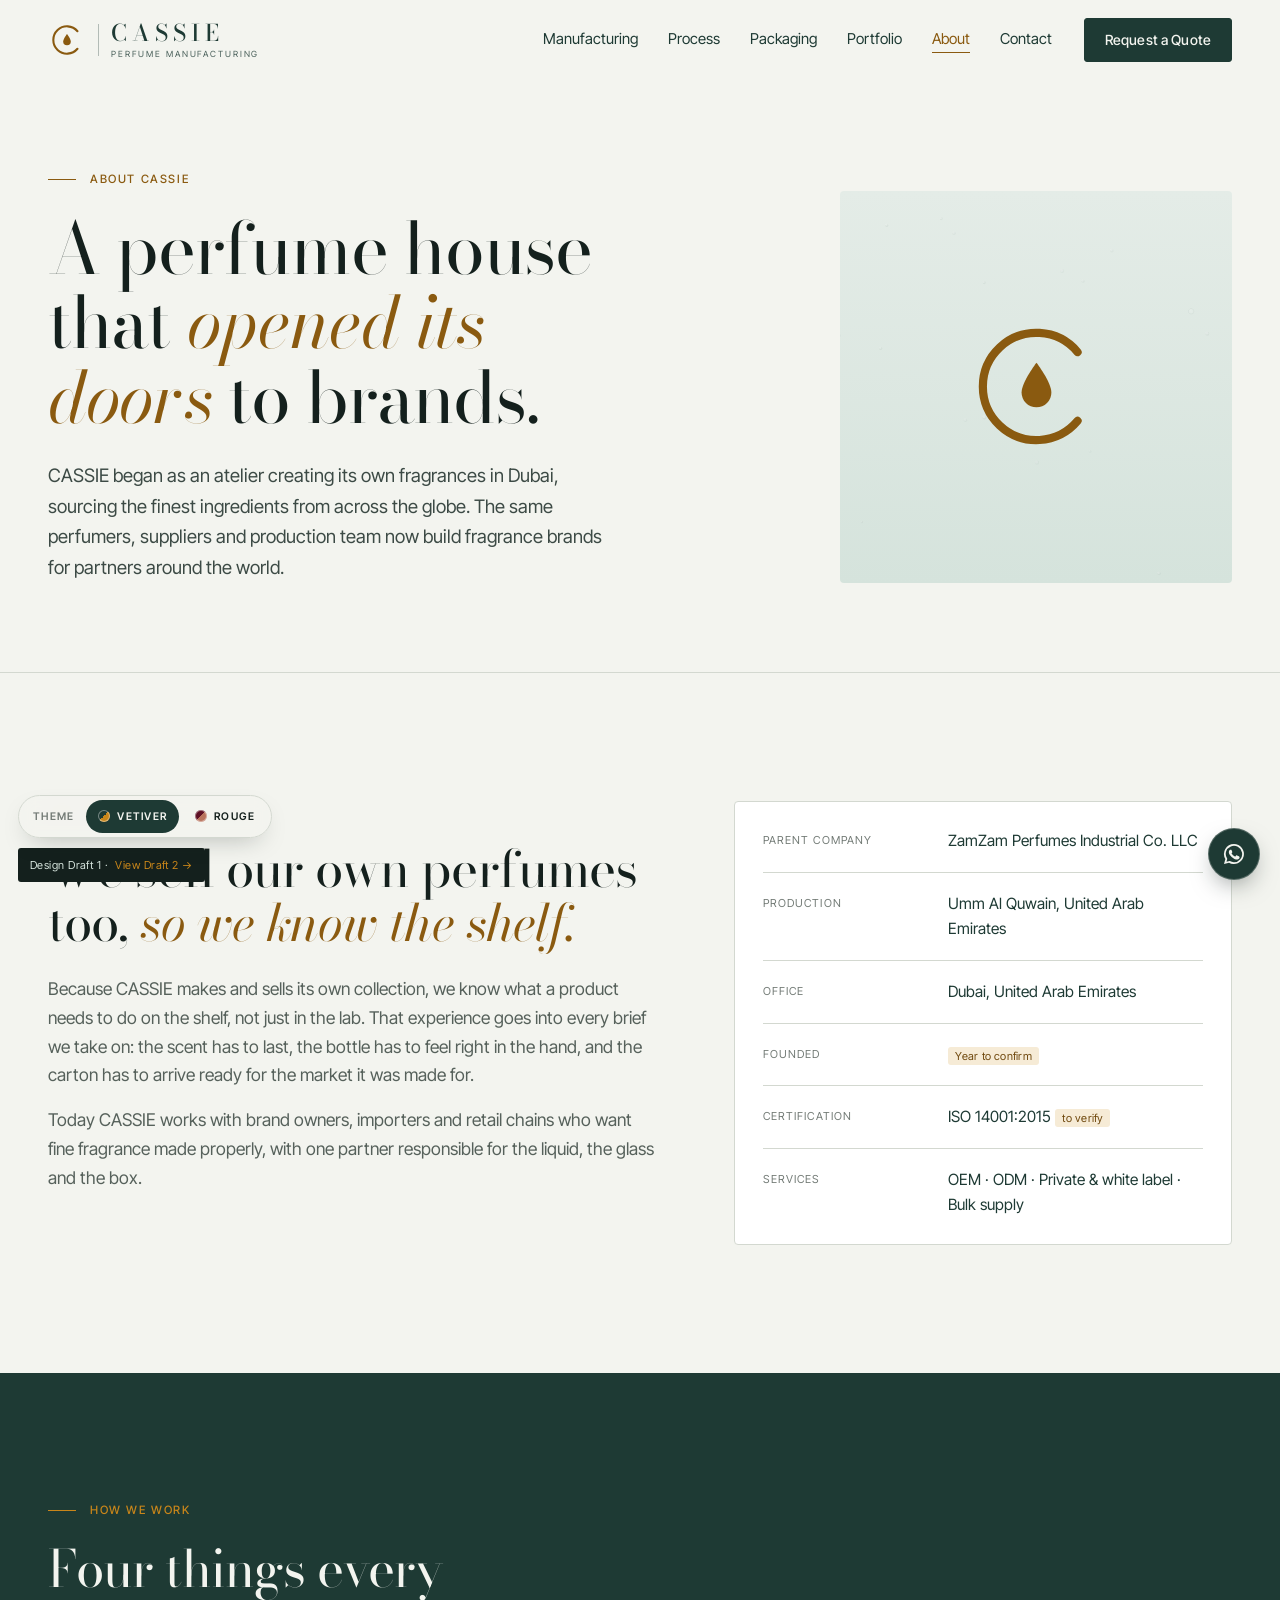
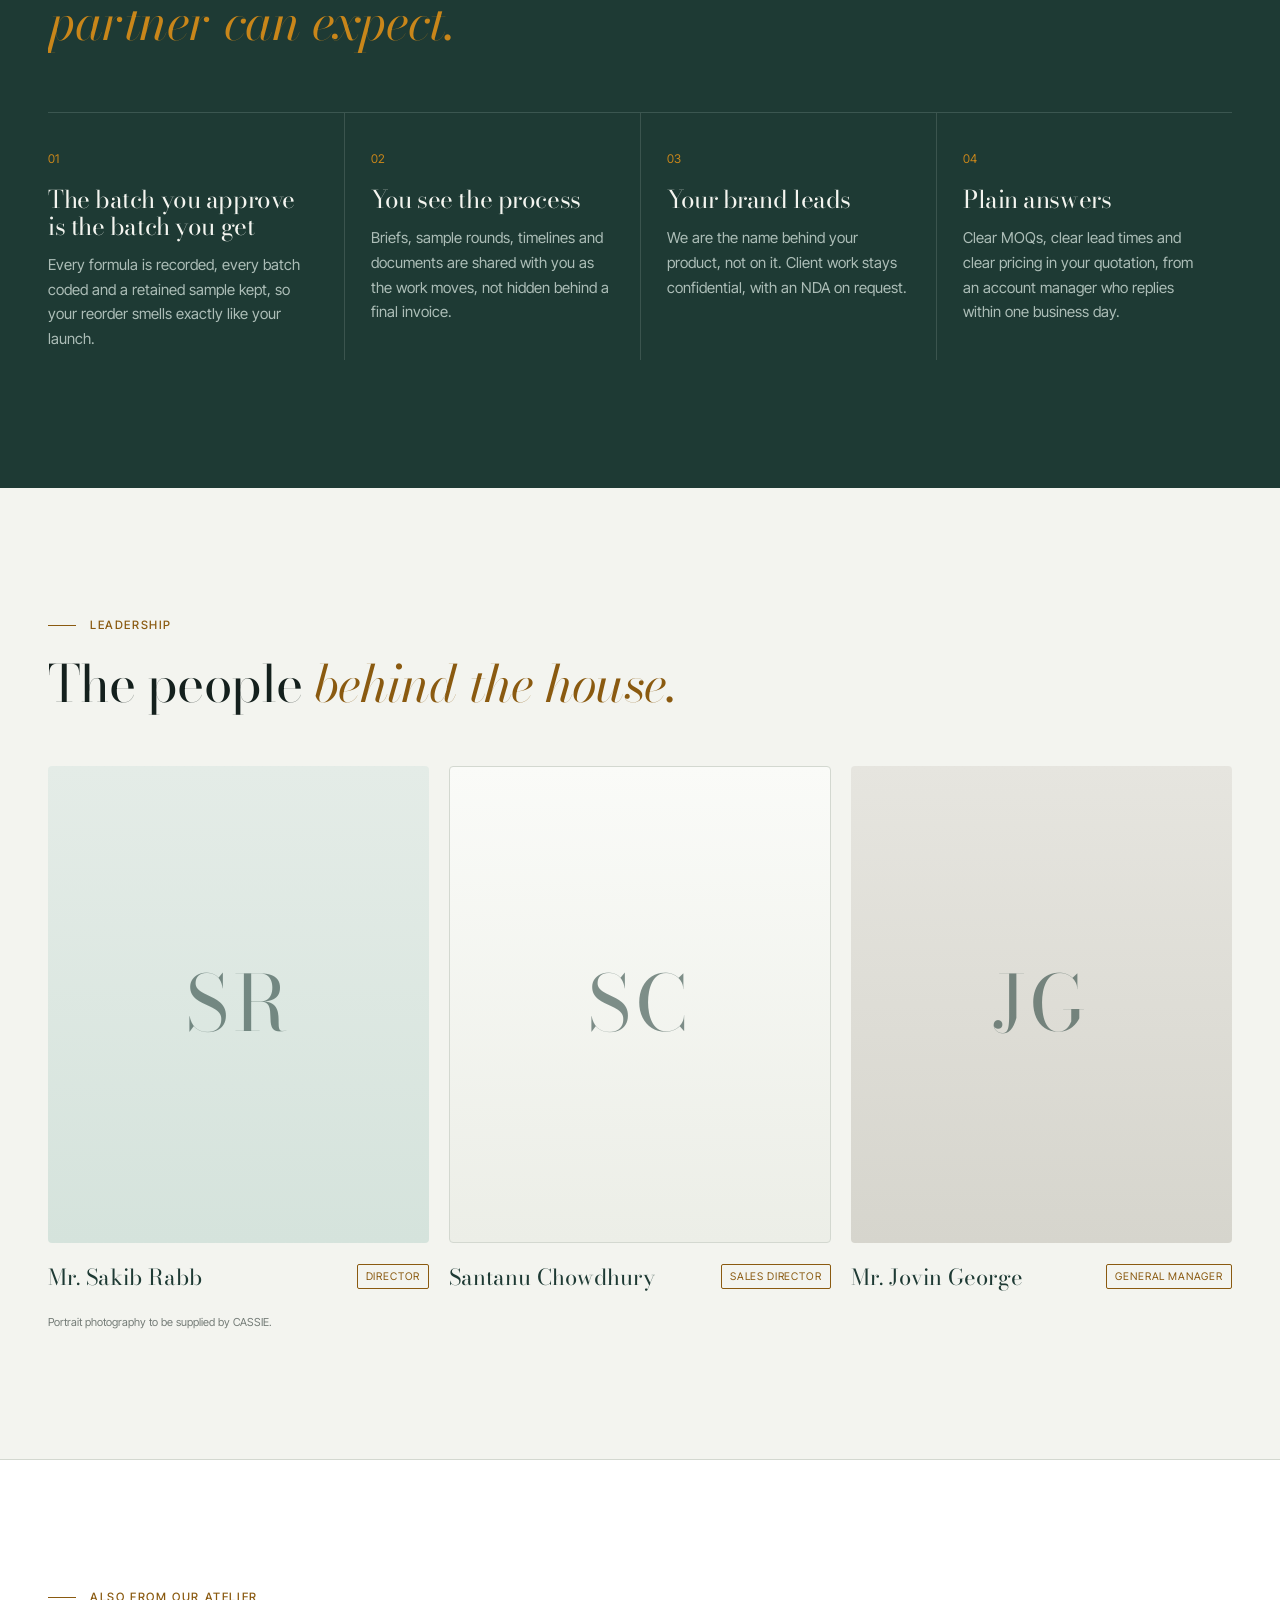
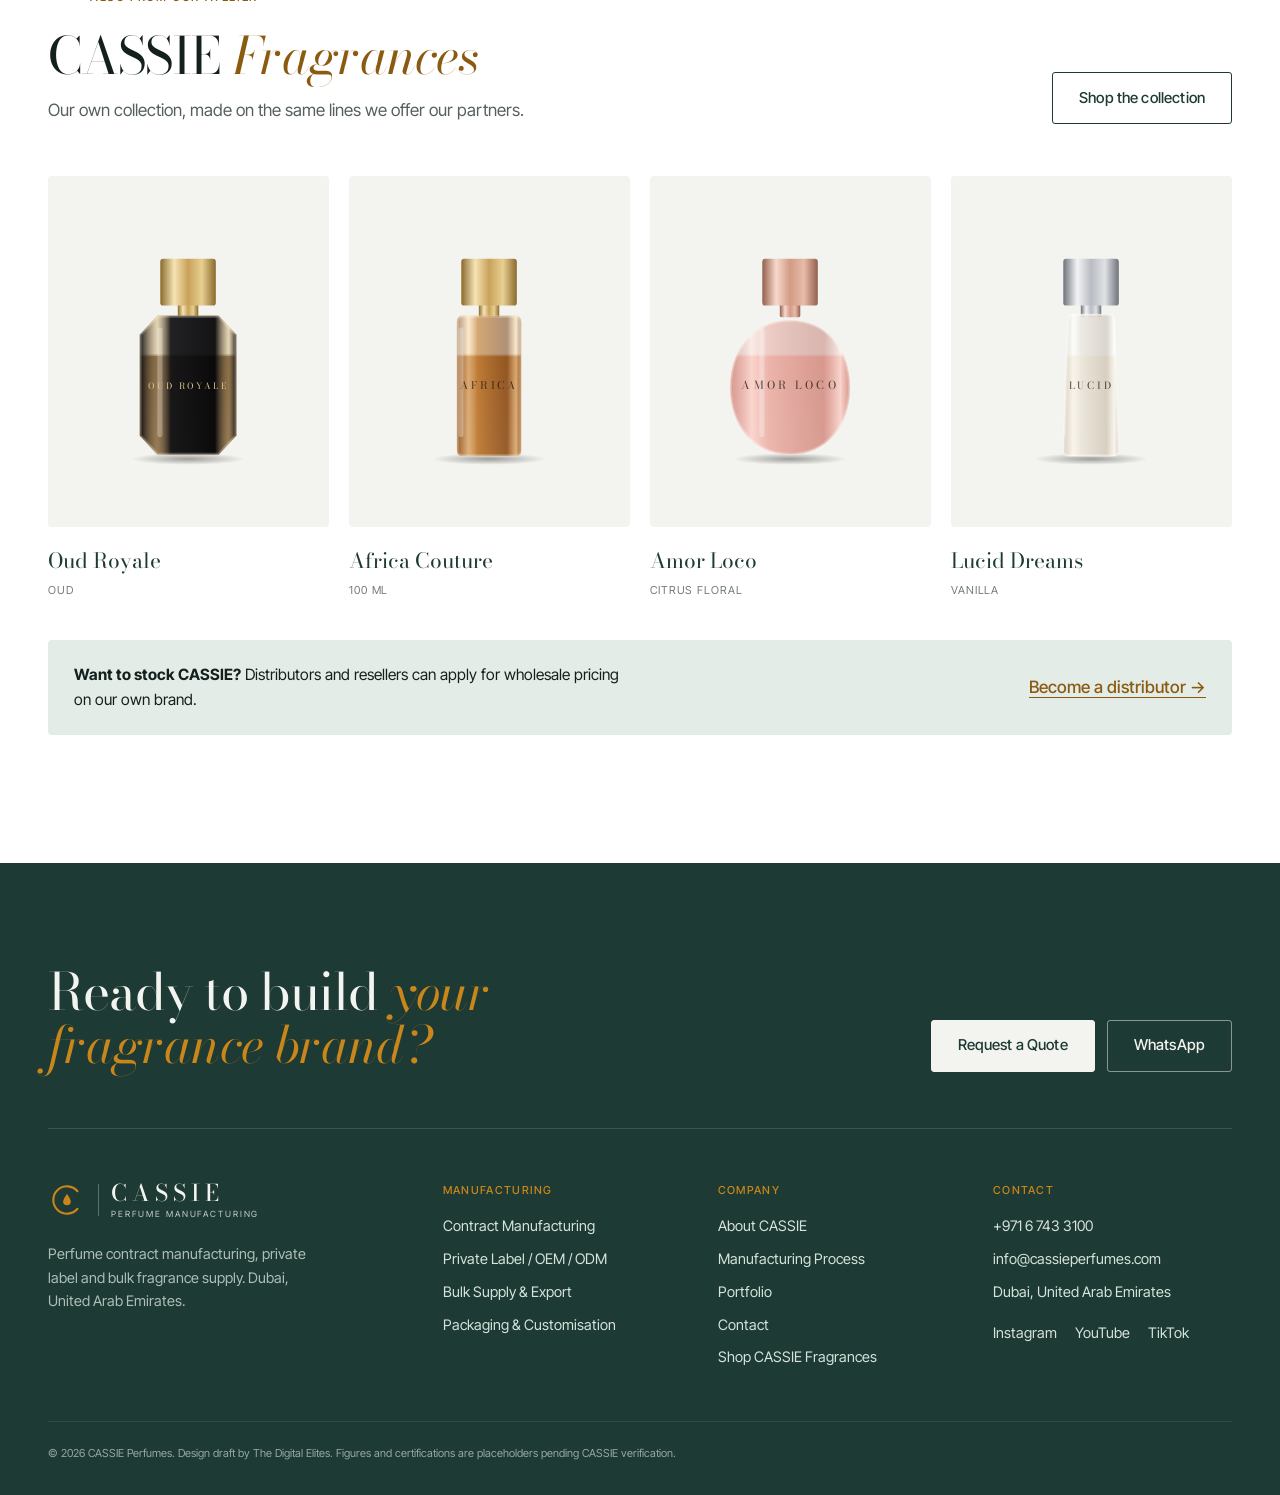
==== commit b9a48b26: "Add atelier and sample kit sections, Rouge theme switch, new fonts Two sections from the Rouge Ateli" ====
--- a/about.html
+++ b/about.html
@@ -5,10 +5,11 @@
   <meta name="viewport" content="width=device-width, initial-scale=1">
   <title>About CASSIE | Perfume Manufacturer in the UAE</title>
   <meta name="description" content="CASSIE is a perfume house in the UAE that builds fragrance brands for partners worldwide. Meet the team and our own CASSIE Fragrances collection.">
+  <script>try{var q=new URLSearchParams(location.search).get('theme'),t=q||localStorage.getItem('cassie-theme');if(t==='rouge')document.documentElement.setAttribute('data-theme','rouge')}catch(e){}</script>
   <link rel="preconnect" href="https://fonts.googleapis.com">
   <link rel="preconnect" href="https://fonts.gstatic.com" crossorigin>
-  <link href="https://fonts.googleapis.com/css2?family=Newsreader:ital,opsz,wght@0,6..72,300..600;1,6..72,300..500&family=Hanken+Grotesk:wght@400;500;600&family=IBM+Plex+Mono:wght@400;500&display=swap" rel="stylesheet">
-  <link rel="stylesheet" href="style.css?v=20261020a">
+  <link href="https://fonts.googleapis.com/css2?family=Bodoni+Moda:ital,opsz,wght@0,6..96,400..700;1,6..96,400..700&family=Inter+Tight:wght@300..700&display=swap" rel="stylesheet">
+  <link rel="stylesheet" href="style.css?v=20261020b">
 </head>
 <body>
 
@@ -184,8 +185,8 @@
   <svg viewBox="0 0 24 24" width="24" height="24" fill="currentColor"><path d="M12 2a10 10 0 0 0-8.6 15.1L2 22l5-1.3A10 10 0 1 0 12 2zm0 18.2a8.2 8.2 0 0 1-4.2-1.1l-.3-.2-3 .8.8-2.9-.2-.3A8.2 8.2 0 1 1 12 20.2zm4.5-6.1c-.2-.1-1.5-.7-1.7-.8s-.4-.1-.6.1-.7.8-.8 1-.3.2-.5.1a6.7 6.7 0 0 1-3.3-2.9c-.2-.4.2-.4.7-1.3.1-.2 0-.3 0-.4l-.8-1.8c-.2-.5-.4-.4-.6-.4h-.5a1 1 0 0 0-.7.3 3 3 0 0 0-.9 2.2 5.2 5.2 0 0 0 1.1 2.7 11.8 11.8 0 0 0 4.5 4c1.7.7 2.3.8 3.2.6a2.7 2.7 0 0 0 1.8-1.3 2.2 2.2 0 0 0 .1-1.3c0-.1-.2-.2-.5-.3z"/></svg>
 </a>
 
-<script src="bottle.js?v=20261020a"></script>
-<script src="main.js?v=20261020a"></script>
-<script src="mist.js?v=20261020a"></script>
+<script src="bottle.js?v=20261020b"></script>
+<script src="main.js?v=20261020b"></script>
+<script src="mist.js?v=20261020b"></script>
 </body>
 </html>
--- a/style.css
+++ b/style.css
@@ -3,8 +3,9 @@
    Draft 1's own structure and copy, styled by the rules of the CASSIE brand book:
    - Colour: Porcelain ground (~60%), Vetiver (~25%), Mist (~10%), Saffron (~5%).
      Ink for body text, never pure black. Saffron Deep for accent text on light.
-   - Type: Newsreader display (light, italic for one phrase of emphasis),
-     Hanken Grotesk text, IBM Plex Mono for labels, codes and data only.
+   - Type: Bodoni Moda display (italic for one phrase of emphasis), Inter Tight for text
+     and for spaced capitals on labels, codes and data.
+   - Themes: Vetiver (default) and Rouge Atelier, swapped by the theme switch (data-theme on <html>).
    - Elements: open-C monogram lockup, formula tags, 1.5px line icons on a 24px grid,
      and a canvas perfume-spray mist in place of the scent trail lines.
    - Motion: diffuse, don't perform. 10px fade-in, 240ms interface, 600ms reveals,
@@ -15,6 +16,7 @@
   --vetiver: #1E3A34;
   --vetiver-2: #17302A;
   --ink: #14201D;
+  --ink-soft: #3C4A45;
   --porcelain: #F3F4EF;
   --mist: #D5E3DC;
   --mist-2: #E4ECE7;
@@ -23,23 +25,69 @@
   --saffron-deep: #8A5A10;
   --white: #FFFFFF;
   --line: #D3D8D0;
-  --line-dark: rgba(213, 227, 220, .16);
   --muted: #56615B;
-  --on-dark: rgba(213, 227, 220, .78);
   --warn-bg: #F6EBD6;
   --warn-fg: #6E470C;
-
-  --f-display: "Newsreader", "Iowan Old Style", "Palatino Linotype", Georgia, serif;
-  --f-text: "Hanken Grotesk", "Helvetica Neue", Arial, sans-serif;
-  --f-mono: "IBM Plex Mono", ui-monospace, Menlo, Consolas, monospace;
+  --error: #9A4B45;
+  --g1a: #FAFBF8; --g1b: #ECEEE7; --g3a: #E6E5DF; --g3b: #D6D5CD;
+  --vetiver-rgb: 30, 58, 52;
+  --ink-rgb: 20, 32, 29;
+  --porcelain-rgb: 243, 244, 239;
+  --mist-rgb: 213, 227, 220;
+  --mist2-rgb: 228, 236, 231;
+  --saffron-rgb: 201, 134, 26;
+  --line-dark: rgba(var(--mist-rgb), .16);
+  --on-dark: rgba(var(--mist-rgb), .78);
+  /* read by mist.js: droplet rim and the cloud tint on pale grounds */
+  --spray-rim: 30, 58, 52;
+  --spray-haze: 176, 200, 189;
+
+  --f-display: "Bodoni Moda", "Bodoni 72", Didot, Georgia, serif;
+  --f-text: "Inter Tight", "Helvetica Neue", Arial, sans-serif;
+  --f-mono: "Inter Tight", "Helvetica Neue", Arial, sans-serif;
 
   --frame: 1240px;
   --gutter: 20px;
   --pad: max(var(--gutter), calc((100% - var(--frame)) / 2));
   --section: clamp(80px, 10vw, 140px);
   --r: 4px;
+  --r-btn: 3px;
+  --r-ctl: 3px;
+  --r-tile: 4px;
   --ease: cubic-bezier(.2, .7, .2, 1);
   --chev: url("data:image/svg+xml,%3Csvg xmlns='http://www.w3.org/2000/svg' viewBox='0 0 24 24'%3E%3Cpath d='m6 9 6 6 6-6' fill='none' stroke='%231E3A34' stroke-width='1.5' stroke-linecap='round'/%3E%3C/svg%3E");
+}
+/* Rouge Atelier: oxblood for authority, pearl and blush grounds, rose-copper accents */
+:root[data-theme="rouge"] {
+  --vetiver: #5E0F24;
+  --vetiver-2: #4C0B1D;
+  --ink: #2E1023;
+  --ink-soft: #4A2A38;
+  --porcelain: #FBF6F5;
+  --mist: #F4DEDA;
+  --mist-2: #F8E9E6;
+  --stone: #7A4E5A;
+  --saffron: #B9735D;
+  --saffron-deep: #87483A;
+  --line: #EAD3CF;
+  --muted: #6B4E58;
+  --warn-bg: #F6E0D6;
+  --warn-fg: #7A3A28;
+  --error: #A3262F;
+  --g1a: #FFFBFA; --g1b: #F6E8E5; --g3a: #EBC9C3; --g3b: #DDB3AC;
+  --vetiver-rgb: 94, 15, 36;
+  --ink-rgb: 46, 16, 35;
+  --porcelain-rgb: 251, 246, 245;
+  --mist-rgb: 244, 222, 218;
+  --mist2-rgb: 248, 233, 230;
+  --saffron-rgb: 185, 115, 93;
+  --spray-rim: 94, 15, 36;
+  --spray-haze: 226, 190, 184;
+  --r: 16px;
+  --r-btn: 999px;
+  --r-ctl: 999px;
+  --r-tile: 22px;
+  --chev: url("data:image/svg+xml,%3Csvg xmlns='http://www.w3.org/2000/svg' viewBox='0 0 24 24'%3E%3Cpath d='m6 9 6 6 6-6' fill='none' stroke='%235E0F24' stroke-width='1.5' stroke-linecap='round'/%3E%3C/svg%3E");
 }
 @media (min-width: 900px) { :root { --gutter: 48px; } }
 
@@ -74,7 +122,7 @@
 .mist-canvas { position: absolute; inset: 0; width: 100%; height: 100%; pointer-events: none; z-index: 3; }
 
 /* ---------- Buttons ---------- */
-.btn { display: inline-flex; align-items: center; justify-content: center; min-height: 52px; padding: 0 26px; border: 1px solid var(--vetiver); border-radius: 3px; font-size: 15px; font-weight: 500; letter-spacing: .01em; line-height: 1.1; text-align: center; cursor: pointer; transition: transform .24s var(--ease), background-color .24s var(--ease), color .24s var(--ease), border-color .24s var(--ease); }
+.btn { display: inline-flex; align-items: center; justify-content: center; min-height: 52px; padding: 0 26px; border: 1px solid var(--vetiver); border-radius: var(--r-btn); font-size: 15px; font-weight: 500; letter-spacing: .01em; line-height: 1.1; text-align: center; cursor: pointer; transition: transform .24s var(--ease), background-color .24s var(--ease), color .24s var(--ease), border-color .24s var(--ease); }
 .btn:hover { transform: translateY(-2px); }
 .btn:active { transform: none; }
 .btn-primary { background: var(--vetiver); color: var(--porcelain); }
@@ -82,14 +130,14 @@
 .btn-ghost { background: transparent; color: var(--vetiver); }
 .btn-ghost:hover { background: var(--vetiver); color: var(--porcelain); }
 .btn-light { background: var(--porcelain); border-color: var(--porcelain); color: var(--vetiver); }
-.btn-outline-light { background: transparent; border-color: rgba(243, 244, 239, .5); color: var(--porcelain); }
+.btn-outline-light { background: transparent; border-color: rgba(var(--porcelain-rgb), .5); color: var(--porcelain); }
 .btn-outline-light:hover { border-color: var(--porcelain); }
 
 .draft-flag { position: fixed; bottom: 18px; left: 18px; z-index: 90; background: var(--ink); color: var(--mist); font-family: var(--f-mono); font-size: 11px; letter-spacing: .04em; padding: 8px 12px; border-radius: 3px; }
 .draft-flag a { color: var(--saffron); margin-left: 4px; }
 
 /* ---------- Header ---------- */
-.site-header { position: sticky; top: 0; z-index: 60; background: rgba(243, 244, 239, .95); backdrop-filter: blur(10px); }
+.site-header { position: sticky; top: 0; z-index: 60; background: rgba(var(--porcelain-rgb), .95); backdrop-filter: blur(10px); }
 .nav { display: flex; align-items: center; gap: 32px; height: 80px; padding: 0 var(--pad); border-bottom: 1px solid transparent; transition: border-color .24s var(--ease), height .24s var(--ease); }
 .site-header.scrolled .nav { border-bottom-color: var(--line); height: 68px; }
 .lockup { display: flex; align-items: center; gap: 12px; color: var(--vetiver); margin-right: auto; }
@@ -115,14 +163,14 @@
 .hero { display: grid; grid-template-columns: minmax(0, 1fr) minmax(0, 1fr); gap: clamp(24px, 4vw, 64px); align-items: center; padding: clamp(20px, 3vw, 40px) var(--pad) clamp(24px, 3vw, 40px); }
 .hero h1 { font-size: clamp(40px, 4.6vw, 72px); }
 .hero h1 { margin-bottom: 20px; }
-.hero-lede { font-size: clamp(17px, 1.45vw, 20px); color: #3C4A45; max-width: 46ch; }
+.hero-lede { font-size: clamp(17px, 1.45vw, 20px); color: var(--ink-soft); max-width: 46ch; }
 .hero-ctas { display: flex; flex-wrap: wrap; gap: 12px; margin-top: 28px; }
 .hero-stage { position: relative; aspect-ratio: 1 / 1; height: min(calc(100vh - 330px), 600px); min-height: 360px; width: auto; max-width: 100%; justify-self: center; }
-.hb { position: absolute; z-index: 1; filter: drop-shadow(18px 22px 22px rgba(30, 58, 52, .16)); }
+.hb { position: absolute; z-index: 1; filter: drop-shadow(18px 22px 22px rgba(var(--vetiver-rgb), .16)); }
 .hb-1 { width: 28%; left: 0; bottom: 6%; }
 .hb-2 { width: 56%; left: 22%; bottom: 2%; z-index: 2; }
 .hb-3 { width: 30%; right: 0; bottom: 5%; }
-.hero-tag { position: absolute; z-index: 4; right: 0; top: 4%; background: rgba(243, 244, 239, .7); }
+.hero-tag { position: absolute; z-index: 4; right: 0; top: 4%; background: rgba(var(--porcelain-rgb), .7); }
 /* the stage has no panel now, so the mist fades out before the stage edge instead of being cut off */
 .hero-stage .mist-canvas { -webkit-mask-image: linear-gradient(90deg, transparent 0, #000 24%); mask-image: linear-gradient(90deg, transparent 0, #000 24%); }
 
@@ -160,14 +208,14 @@
 .process.in .process-line i { width: 100%; }
 .process-steps { display: grid; grid-template-columns: repeat(6, minmax(0, 1fr)); gap: 24px; list-style: none; }
 .step { min-width: 0; }
-.step span { position: relative; display: grid; place-items: center; width: 44px; height: 44px; border-radius: 50%; background: var(--vetiver); border: 1px solid rgba(201, 134, 26, .7); color: var(--saffron); font-family: var(--f-mono); font-size: 12px; margin-bottom: 26px; }
+.step span { position: relative; display: grid; place-items: center; width: 44px; height: 44px; border-radius: 50%; background: var(--vetiver); border: 1px solid rgba(var(--saffron-rgb), .7); color: var(--saffron); font-family: var(--f-mono); font-size: 12px; margin-bottom: 26px; }
 .step h4 { color: var(--porcelain); margin-bottom: 10px; }
 .step p { font-size: 14.5px; color: var(--on-dark); line-height: 1.55; }
 
 /* ---------- Packaging configurator ---------- */
 .packaging { display: grid; grid-template-columns: minmax(0, 1.05fr) minmax(0, 1fr); min-height: calc(100vh - 68px); }
 .pack-stage { position: sticky; top: 68px; height: calc(100vh - 68px); display: flex; flex-direction: column; align-items: center; justify-content: center; background: linear-gradient(180deg, var(--mist-2), var(--mist)); overflow: hidden; }
-.pack-render { position: relative; width: min(28vw, 360px); filter: drop-shadow(20px 26px 26px rgba(30, 58, 52, .18)); }
+.pack-render { position: relative; width: min(28vw, 360px); filter: drop-shadow(20px 26px 26px rgba(var(--vetiver-rgb), .18)); }
 .pack-render.swap { animation: swap .5s var(--ease); }
 @keyframes swap { from { opacity: .25; transform: translateY(10px); } to { opacity: 1; transform: none; } }
 .pack-caption { position: relative; margin-top: 30px; font-family: var(--f-mono); font-size: 11px; letter-spacing: .08em; text-transform: uppercase; color: var(--vetiver); background: var(--porcelain); border: 1px solid var(--vetiver); padding: 6px 12px; border-radius: 2px; text-align: center; }
@@ -178,7 +226,7 @@
 .opt-group { margin-bottom: 18px; }
 .opt-group h5 { font-family: var(--f-mono); font-size: 11px; font-weight: 500; letter-spacing: .12em; text-transform: uppercase; color: var(--saffron-deep); margin-bottom: 10px; }
 .opts { display: flex; flex-wrap: wrap; gap: 8px; }
-.opts button { padding: 8px 13px; border-radius: 3px; border: 1px solid var(--line); background: var(--white); font-size: 14px; color: var(--vetiver); cursor: pointer; transition: background .24s var(--ease), color .24s var(--ease), border-color .24s var(--ease); }
+.opts button { padding: 8px 13px; border-radius: var(--r-ctl); border: 1px solid var(--line); background: var(--white); font-size: 14px; color: var(--vetiver); cursor: pointer; transition: background .24s var(--ease), color .24s var(--ease), border-color .24s var(--ease); }
 .opts button:hover { border-color: var(--vetiver); }
 .opts button.on { background: var(--vetiver); color: var(--porcelain); border-color: var(--vetiver); }
 .swatches button { width: 34px; height: 34px; border-radius: 50%; padding: 0; background: var(--sw); border: 2px solid var(--porcelain); box-shadow: 0 0 0 1px var(--line); }
@@ -194,10 +242,10 @@
 .port-grid { display: grid; grid-template-columns: repeat(4, minmax(0, 1fr)); gap: 20px; }
 .port { min-width: 0; }
 .port-art { aspect-ratio: 3 / 4; border-radius: var(--r); display: grid; place-items: center; overflow: hidden; transition: transform .24s var(--ease); }
-.port-art svg { width: 50%; filter: drop-shadow(14px 18px 16px rgba(30, 58, 52, .16)); }
-.g-porcelain { background: linear-gradient(180deg, #FAFBF8, #ECEEE7); border: 1px solid var(--line); }
+.port-art svg { width: 50%; filter: drop-shadow(14px 18px 16px rgba(var(--vetiver-rgb), .16)); }
+.g-porcelain { background: linear-gradient(180deg, var(--g1a), var(--g1b)); border: 1px solid var(--line); }
 .g-mist { background: linear-gradient(180deg, var(--mist-2), var(--mist)); }
-.g-stone { background: linear-gradient(180deg, #E6E5DF, #D6D5CD); }
+.g-stone { background: linear-gradient(180deg, var(--g3a), var(--g3b)); }
 .port figcaption { display: grid; gap: 6px; padding-top: 16px; }
 .port figcaption .formula-tag { justify-self: start; color: var(--saffron-deep); margin-bottom: 4px; }
 .port figcaption b { font-family: var(--f-display); font-weight: 400; font-size: 20px; line-height: 1.2; color: var(--vetiver); }
@@ -211,7 +259,7 @@
 .rfq-assure li { position: relative; padding-left: 24px; font-size: 15px; }
 .rfq-assure li::before { content: ""; position: absolute; left: 0; top: .8em; width: 12px; height: 1px; background: var(--saffron-deep); }
 .rfq-assure a { color: var(--saffron-deep); font-weight: 500; text-decoration: underline; text-underline-offset: 3px; }
-.rfq-form { background: var(--white); border: 1px solid var(--line); border-radius: var(--r); padding: clamp(22px, 3vw, 40px); min-width: 0; box-shadow: 0 30px 60px -40px rgba(20, 32, 29, .35); }
+.rfq-form { background: var(--white); border: 1px solid var(--line); border-radius: var(--r); padding: clamp(22px, 3vw, 40px); min-width: 0; box-shadow: 0 30px 60px -40px rgba(var(--ink-rgb), .35); }
 .rfq-progress { height: 1px; background: var(--line); margin-bottom: 14px; overflow: hidden; }
 .rfq-progress i { display: block; height: 100%; background: var(--saffron); transition: width .5s var(--ease); }
 .rfq-steps-label { display: flex; justify-content: space-between; gap: 8px; list-style: none; font-family: var(--f-mono); font-size: 11px; letter-spacing: .1em; text-transform: uppercase; color: var(--stone); margin-bottom: 28px; }
@@ -222,12 +270,12 @@
 .rfq-form label { display: grid; gap: 6px; font-size: 14px; font-weight: 500; margin-bottom: 16px; min-width: 0; }
 .rfq-form input:not([type=checkbox]), .rfq-form select, .rfq-form textarea { width: 100%; padding: 12px 14px; border: 1px solid var(--line); border-radius: 3px; background: var(--porcelain); font-size: 16px; font-weight: 400; outline: none; transition: border-color .24s var(--ease), box-shadow .24s var(--ease), background-color .24s var(--ease); }
 .rfq-form select { appearance: none; background-image: var(--chev); background-repeat: no-repeat; background-position: right 12px center; background-size: 16px; padding-right: 40px; }
-.rfq-form input:focus, .rfq-form select:focus, .rfq-form textarea:focus { border-color: var(--vetiver); background-color: var(--white); box-shadow: 0 0 0 3px rgba(30, 58, 52, .1); }
+.rfq-form input:focus, .rfq-form select:focus, .rfq-form textarea:focus { border-color: var(--vetiver); background-color: var(--white); box-shadow: 0 0 0 3px rgba(var(--vetiver-rgb), .1); }
 .rfq-form textarea { min-height: 96px; resize: vertical; }
-.rfq-form .invalid { border-color: #9A4B45 !important; }
+.rfq-form .invalid { border-color: var(--error) !important; }
 .row2 { display: grid; grid-template-columns: minmax(0, 1fr) minmax(0, 1fr); gap: 14px; }
 .chips { display: flex; flex-wrap: wrap; gap: 8px; margin-bottom: 18px; }
-.chips label { display: inline-flex; margin: 0; font-size: 14px; font-weight: 400; border: 1px solid var(--line); border-radius: 3px; padding: 8px 13px; background: var(--porcelain); color: var(--vetiver); cursor: pointer; transition: background .24s var(--ease), color .24s var(--ease); }
+.chips label { display: inline-flex; margin: 0; font-size: 14px; font-weight: 400; border: 1px solid var(--line); border-radius: var(--r-ctl); padding: 8px 13px; background: var(--porcelain); color: var(--vetiver); cursor: pointer; transition: background .24s var(--ease), color .24s var(--ease); }
 .chips input { display: none; }
 .chips label:has(input:checked) { background: var(--vetiver); color: var(--porcelain); border-color: var(--vetiver); }
 .check { display: flex !important; gap: 10px; align-items: center; font-weight: 400 !important; }
@@ -253,7 +301,7 @@
 .socials { display: flex; gap: 18px; flex-wrap: wrap; margin-top: 8px; }
 .legal { border-top: 1px solid var(--line-dark); padding-top: 22px; font-family: var(--f-mono); font-size: 11px; opacity: .65; max-width: none; }
 
-.wa-float { position: fixed; right: 20px; bottom: 20px; z-index: 80; width: 52px; height: 52px; border-radius: 50%; background: var(--vetiver); color: var(--porcelain); border: 1px solid rgba(243, 244, 239, .25); display: grid; place-items: center; box-shadow: 0 10px 24px -8px rgba(20, 32, 29, .5); transition: transform .24s var(--ease); }
+.wa-float { position: fixed; right: 20px; bottom: 20px; z-index: 80; width: 52px; height: 52px; border-radius: 50%; background: var(--vetiver); color: var(--porcelain); border: 1px solid rgba(var(--porcelain-rgb), .25); display: grid; place-items: center; box-shadow: 0 10px 24px -8px rgba(var(--ink-rgb), .5); transition: transform .24s var(--ease); }
 .wa-float:hover { transform: translateY(-2px); }
 
 /* Reveal */
@@ -265,6 +313,68 @@
   .process-line i { width: 100%; }
   *, *::before, *::after { animation: none !important; transition: none !important; }
 }
+
+/* ---------- Inside the atelier ---------- */
+.atelier { padding: var(--section) var(--pad); }
+.atelier-head, .kitspec-head { max-width: 760px; margin-bottom: clamp(36px, 4vw, 56px); }
+.atelier-head h2 { margin-bottom: 18px; }
+.atelier-head > p:not(.eyebrow) { color: var(--muted); font-size: 18px; max-width: 52ch; }
+.mood { display: grid; grid-template-columns: repeat(12, minmax(0, 1fr)); gap: clamp(10px, 1.4vw, 18px); }
+.tile { position: relative; grid-column: span 4; margin: 0; border-radius: var(--r-tile); overflow: hidden; background: var(--mist); }
+.tile.w8 { grid-column: span 8; }
+.tile.w6 { grid-column: span 6; }
+.tile img { width: 100%; height: 100%; object-fit: cover; transition: transform 1.4s var(--ease); }
+.tile:hover img, .tile:focus-within img { transform: scale(1.04); }
+.tile figcaption { position: absolute; left: 14px; right: 14px; bottom: 14px; display: flex; justify-content: space-between; align-items: flex-end; gap: 10px; }
+.tile figcaption b { font-family: var(--f-mono); font-size: 10.5px; font-weight: 700; letter-spacing: .16em; text-transform: uppercase; color: var(--vetiver); background: rgba(var(--porcelain-rgb), .92); padding: 7px 12px; border-radius: 999px; white-space: nowrap; }
+.tile figcaption span { max-width: 60%; font-size: 13px; line-height: 1.4; color: var(--porcelain); background: rgba(var(--ink-rgb), .6); padding: 7px 11px; border-radius: 10px; opacity: 0; transform: translateY(8px); transition: opacity .5s var(--ease), transform .5s var(--ease); }
+.tile:hover figcaption span, .tile:focus-within figcaption span { opacity: 1; transform: none; }
+.tile:focus-visible { outline-offset: 4px; }
+
+/* ---------- Sample kit & spec sheet ---------- */
+.kitspec { padding: var(--section) var(--pad); background: var(--mist-2); }
+.kitspec-grid { display: grid; grid-template-columns: minmax(0, 7fr) minmax(0, 5fr); gap: clamp(16px, 2vw, 28px); align-items: stretch; }
+.kcard { display: flex; flex-direction: column; background: var(--white); border: 1px solid var(--line); border-radius: var(--r-tile); overflow: hidden; }
+.kcard-art { background: var(--mist); }
+.kcard-art img { width: 100%; height: auto; }
+.kcard-meta { padding: clamp(22px, 2.6vw, 34px); display: grid; gap: 14px; align-content: start; flex: 1; }
+.kcard-meta h3 { font-family: var(--f-mono); font-size: 13px; font-weight: 700; letter-spacing: .16em; text-transform: uppercase; color: var(--vetiver); }
+.kcard-meta ul { list-style: none; display: grid; gap: 8px; }
+.kcard-meta li { position: relative; padding-left: 22px; color: var(--muted); font-size: 15.5px; line-height: 1.5; }
+.kcard-meta li::before { content: ""; position: absolute; left: 0; top: .75em; width: 12px; height: 1px; background: var(--saffron-deep); }
+.kcard-meta .btn { justify-self: start; margin-top: 8px; }
+.kcard-sheet { display: grid; place-items: center; padding: clamp(18px, 3vw, 36px); background: linear-gradient(180deg, var(--porcelain), var(--mist-2)); flex: 1; }
+.sheet { width: 100%; max-width: 380px; background: var(--white); color: var(--ink); padding: 26px 26px 18px; box-shadow: 0 24px 50px -30px rgba(var(--ink-rgb), .45), 0 0 0 1px rgba(var(--vetiver-rgb), .06); transform: rotate(-1.2deg); transition: transform .6s var(--ease); }
+.kcard:hover .sheet { transform: rotate(0deg) translateY(-4px); }
+.sheet-hd { display: flex; justify-content: space-between; align-items: flex-end; padding-bottom: 10px; border-bottom: 1px solid var(--vetiver); margin-bottom: 16px; }
+.sheet-logo { font-family: var(--f-display); font-size: 22px; letter-spacing: .28em; color: var(--vetiver); }
+.sheet-code { font-family: var(--f-mono); font-size: 8.5px; font-weight: 700; letter-spacing: .14em; text-transform: uppercase; color: var(--saffron-deep); text-align: right; line-height: 1.5; }
+.sheet h4 { font-family: var(--f-display); font-size: 26px; color: var(--vetiver); line-height: 1.1; }
+.sheet h4 em { font-style: italic; color: var(--saffron-deep); }
+.sheet-fam { font-family: var(--f-mono); font-size: 9px; font-weight: 700; letter-spacing: .16em; text-transform: uppercase; color: var(--stone); margin: 6px 0 14px; }
+.sheet-pyr { display: grid; grid-template-columns: 96px minmax(0, 1fr); gap: 14px; align-items: center; margin-bottom: 14px; }
+.sheet-pyr .py1 { fill: var(--vetiver); }
+.sheet-pyr .py2 { fill: var(--vetiver); opacity: .75; }
+.sheet-pyr .py3 { fill: var(--saffron); opacity: .8; }
+.sheet-pyr .pyt { font-family: var(--f-mono); font-size: 7px; font-weight: 700; letter-spacing: .12em; fill: var(--porcelain); text-anchor: middle; }
+.sheet dl { display: grid; gap: 4px; font-size: 11.5px; line-height: 1.35; }
+.sheet dt { font-family: var(--f-mono); font-size: 8px; font-weight: 700; letter-spacing: .14em; text-transform: uppercase; color: var(--saffron-deep); }
+.sheet table { width: 100%; border-collapse: collapse; font-size: 10.5px; }
+.sheet td { padding: 6px 0; border-bottom: 1px solid var(--line); vertical-align: top; }
+.sheet td:first-child { font-family: var(--f-mono); font-size: 8px; font-weight: 700; letter-spacing: .12em; text-transform: uppercase; color: var(--vetiver); width: 34%; padding-right: 8px; }
+.sheet .tbc { font-size: 8.5px; padding: 1px 6px; }
+.sheet-ft { display: flex; justify-content: space-between; gap: 8px; margin-top: 12px; font-size: 7.5px; color: var(--stone); }
+
+/* ---------- Theme switch ---------- */
+.theme-switch { position: fixed; left: 18px; bottom: 62px; z-index: 90; display: flex; align-items: center; gap: 4px; padding: 4px; background: rgba(var(--porcelain-rgb), .92); backdrop-filter: blur(8px); border: 1px solid var(--line); border-radius: 999px; box-shadow: 0 10px 26px -12px rgba(var(--ink-rgb), .35); font-family: var(--f-mono); font-size: 10.5px; font-weight: 600; letter-spacing: .12em; text-transform: uppercase; }
+.theme-switch > span { padding: 0 8px 0 10px; color: var(--stone); }
+.theme-switch button { display: inline-flex; align-items: center; gap: 7px; border: 0; background: transparent; color: var(--ink); padding: 8px 12px; border-radius: 999px; cursor: pointer; letter-spacing: inherit; text-transform: inherit; font-weight: inherit; transition: background-color .3s var(--ease), color .3s var(--ease); }
+.theme-switch button i { width: 12px; height: 12px; border-radius: 50%; box-shadow: inset 0 0 0 1px rgba(255, 255, 255, .4); }
+.theme-switch [data-theme-set="vetiver"] i { background: linear-gradient(135deg, #1E3A34 50%, #C9861A 50%); }
+.theme-switch [data-theme-set="rouge"] i { background: linear-gradient(135deg, #5E0F24 50%, #B9735D 50%); }
+.theme-switch button[aria-pressed="true"] { background: var(--vetiver); color: var(--porcelain); }
+body, .site-header, .process, .kitspec, .marquee span { transition: background-color .5s var(--ease), color .5s var(--ease); }
+
 
 /* ---------- Motion ---------- */
 /* Side sprays sit behind the section's content */
@@ -305,7 +415,7 @@
 
 /* Services: a wash of mist sweeps in behind the row */
 .service { position: relative; isolation: isolate; }
-.service::before { content: ""; position: absolute; inset: 0 -20px; z-index: -1; background: linear-gradient(90deg, var(--mist-2), rgba(228, 236, 231, 0)); transform: scaleX(0); transform-origin: left; transition: transform .5s var(--ease); }
+.service::before { content: ""; position: absolute; inset: 0 -20px; z-index: -1; background: linear-gradient(90deg, var(--mist-2), rgba(var(--mist2-rgb), 0)); transform: scaleX(0); transform-origin: left; transition: transform .5s var(--ease); }
 .service:hover::before { transform: scaleX(1); }
 .service h3, .service .num { transition: transform .4s var(--ease), color .3s var(--ease); }
 .service:hover h3 { transform: translateX(8px); }
@@ -313,8 +423,8 @@
 
 /* Process: each step lights up as the line reaches it */
 .step span { transition: background-color .5s var(--ease), border-color .5s var(--ease); transition-delay: calc(var(--n, 0) * .3s + .25s); }
-.process.in .step span { background: rgba(201, 134, 26, .16); border-color: var(--saffron); animation: ring 1.2s var(--ease) both; animation-delay: calc(var(--n, 0) * .3s + .25s); }
-@keyframes ring { from { box-shadow: 0 0 0 0 rgba(201, 134, 26, .55); } to { box-shadow: 0 0 0 16px rgba(201, 134, 26, 0); } }
+.process.in .step span { background: rgba(var(--saffron-rgb), .16); border-color: var(--saffron); animation: ring 1.2s var(--ease) both; animation-delay: calc(var(--n, 0) * .3s + .25s); }
+@keyframes ring { from { box-shadow: 0 0 0 0 rgba(var(--saffron-rgb), .55); } to { box-shadow: 0 0 0 16px rgba(var(--saffron-rgb), 0); } }
 .step h4 { transition: color .3s var(--ease); }
 .step:hover h4 { color: var(--saffron); }
 
@@ -339,6 +449,10 @@
 
 /* ---------- Responsive ---------- */
 @media (max-width: 1120px) {
+  .mood { grid-template-columns: repeat(2, minmax(0, 1fr)); }
+  .tile, .tile.w6 { grid-column: span 1; }
+  .tile.w8 { grid-column: span 2; }
+  .kitspec-grid { grid-template-columns: minmax(0, 1fr); }
   .nav-links { position: absolute; top: 100%; left: 0; right: 0; flex-direction: column; align-items: stretch; gap: 0; background: var(--porcelain); border-bottom: 1px solid var(--line); padding: 8px var(--gutter) 22px; transform: translateY(-8px); opacity: 0; visibility: hidden; transition: opacity .24s var(--ease), transform .24s var(--ease), visibility .24s; }
   .nav-links.open { opacity: 1; transform: none; visibility: visible; }
   .nav-links li { border-bottom: 1px solid var(--line); }
@@ -367,6 +481,12 @@
   .footer-grid { grid-template-columns: repeat(2, minmax(0, 1fr)); }
 }
 @media (max-width: 600px) {
+  .mood { grid-template-columns: minmax(0, 1fr); }
+  .tile, .tile.w6, .tile.w8 { grid-column: span 1; }
+  .tile figcaption span { opacity: 1; transform: none; max-width: 100%; }
+  .tile figcaption { flex-direction: column; align-items: flex-start; }
+  .theme-switch > span { display: none; }
+  .theme-switch { bottom: 18px; }
   .draft-flag { display: none; }
   .lockup-desc, .lockup-rule { display: none; }
   .hero-ctas .btn { flex: 1 1 100%; }
@@ -394,7 +514,7 @@
 /* Page hero */
 .page-hero { display: grid; grid-template-columns: minmax(0, 1.3fr) minmax(0, .7fr); gap: clamp(32px, 5vw, 80px); align-items: end; padding: clamp(56px, 7vw, 104px) var(--pad) clamp(56px, 7vw, 96px); border-bottom: 1px solid var(--line); }
 .page-hero h1 { margin-bottom: 26px; }
-.page-lede { font-size: clamp(17px, 1.45vw, 20px); color: #3C4A45; max-width: 52ch; }
+.page-lede { font-size: clamp(17px, 1.45vw, 20px); color: var(--ink-soft); max-width: 52ch; }
 .page-hero-art { position: relative; aspect-ratio: 1; background: linear-gradient(180deg, var(--mist-2), var(--mist)); border-radius: var(--r); overflow: hidden; display: grid; place-items: center; }
 .page-hero-mono { position: relative; width: 38%; height: auto; aspect-ratio: 1; color: var(--saffron-deep); }
 .page-hero-slim { grid-template-columns: minmax(0, 1fr); }
@@ -460,14 +580,14 @@
 .ci-big:hover { color: var(--saffron-deep); }
 .ci-wa { margin-top: 10px; min-height: 44px; }
 .ci-block .socials a { color: var(--vetiver); }
-.contact-form { background: var(--white); border: 1px solid var(--line); border-radius: var(--r); padding: clamp(22px, 3vw, 40px); min-width: 0; box-shadow: 0 30px 60px -40px rgba(20, 32, 29, .35); }
+.contact-form { background: var(--white); border: 1px solid var(--line); border-radius: var(--r); padding: clamp(22px, 3vw, 40px); min-width: 0; box-shadow: 0 30px 60px -40px rgba(var(--ink-rgb), .35); }
 .cf-title { font-size: clamp(28px, 2.6vw, 36px); margin-bottom: 26px; }
 .contact-form label { display: grid; gap: 6px; font-size: 14px; font-weight: 500; margin-bottom: 16px; min-width: 0; }
 .contact-form input, .contact-form select, .contact-form textarea { width: 100%; padding: 12px 14px; border: 1px solid var(--line); border-radius: 3px; background: var(--porcelain); font-size: 16px; font-weight: 400; outline: none; transition: border-color .24s var(--ease), box-shadow .24s var(--ease), background-color .24s var(--ease); }
 .contact-form select { appearance: none; background-image: var(--chev); background-repeat: no-repeat; background-position: right 12px center; background-size: 16px; padding-right: 40px; }
-.contact-form input:focus, .contact-form select:focus, .contact-form textarea:focus { border-color: var(--vetiver); background-color: var(--white); box-shadow: 0 0 0 3px rgba(30, 58, 52, .1); }
+.contact-form input:focus, .contact-form select:focus, .contact-form textarea:focus { border-color: var(--vetiver); background-color: var(--white); box-shadow: 0 0 0 3px rgba(var(--vetiver-rgb), .1); }
 .contact-form textarea { resize: vertical; min-height: 130px; }
-.contact-form .invalid { border-color: #9A4B45 !important; }
+.contact-form .invalid { border-color: var(--error) !important; }
 .cf-foot { display: flex; justify-content: space-between; align-items: center; gap: 18px; flex-wrap: wrap; margin-top: 6px; }
 .cf-foot p { font-size: 14px; color: var(--muted); max-width: 36ch; }
 .cf-done { text-align: center; padding: 36px 8px; }
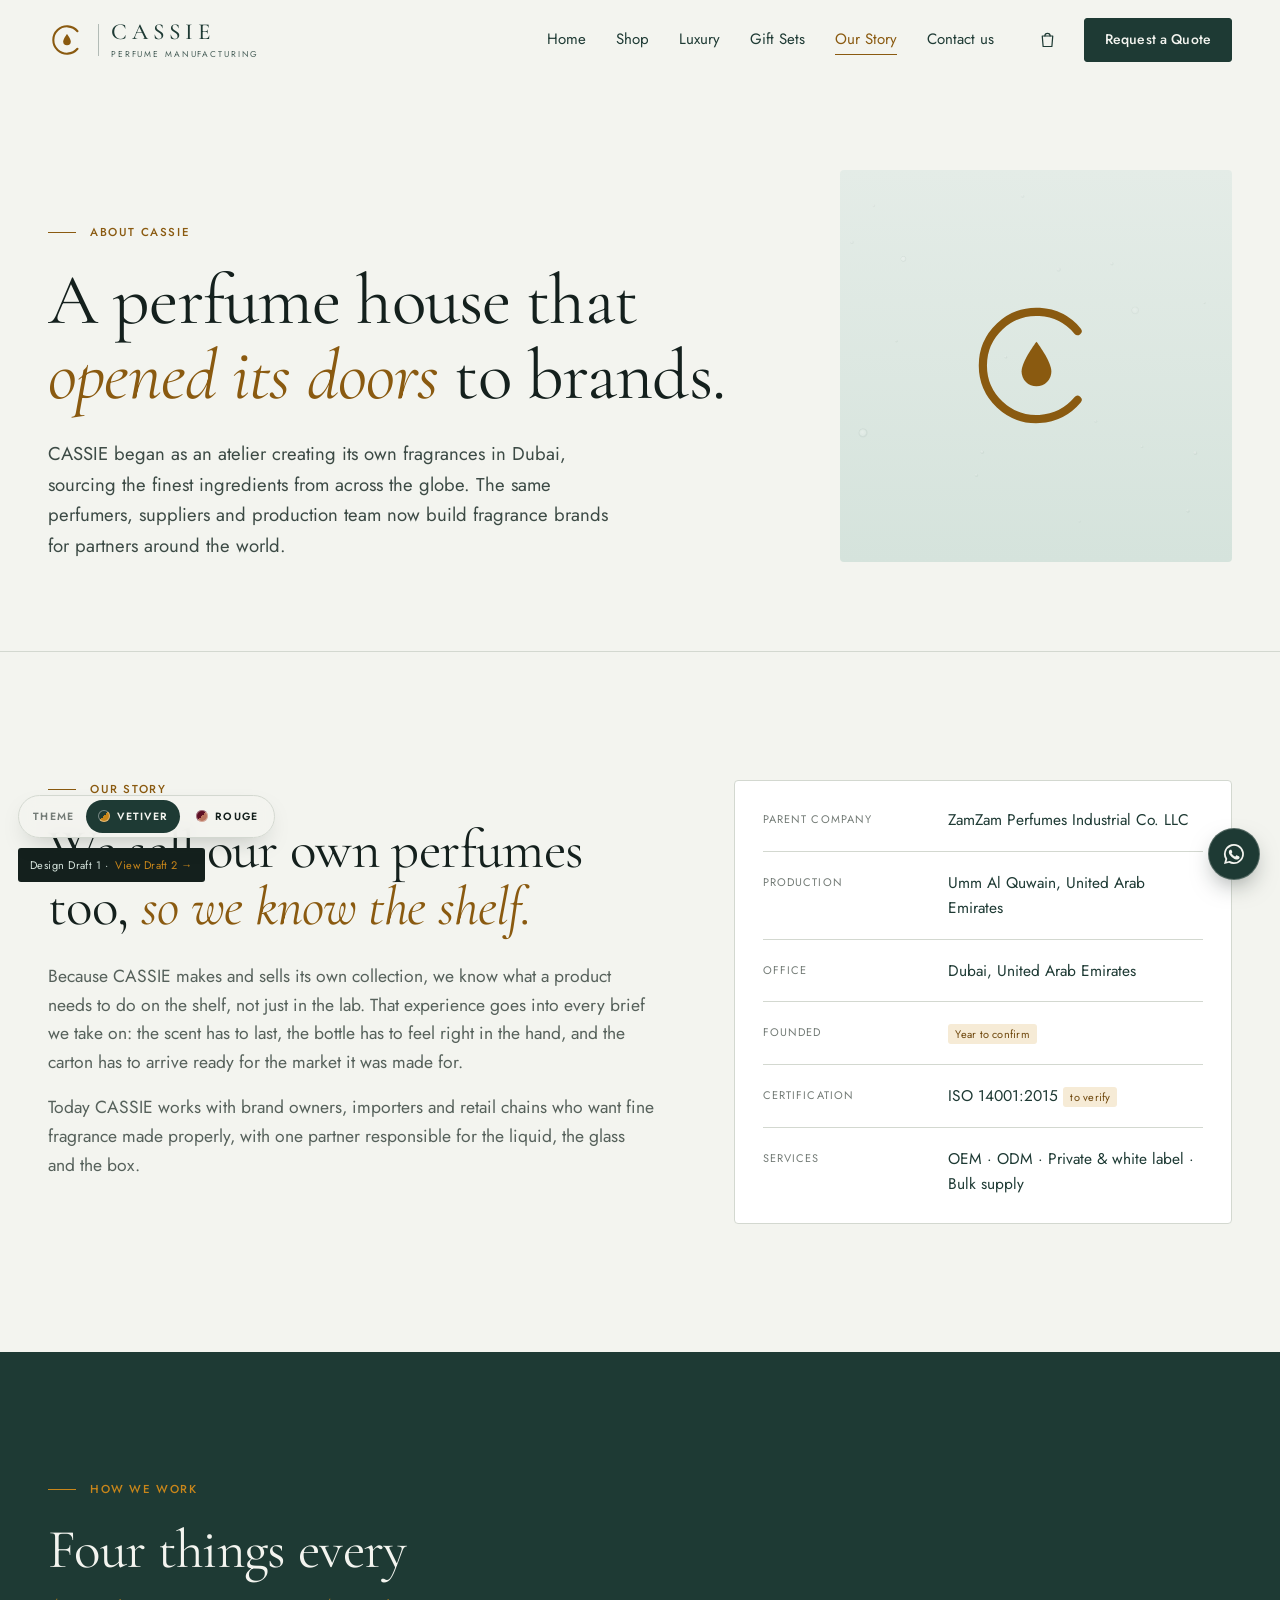
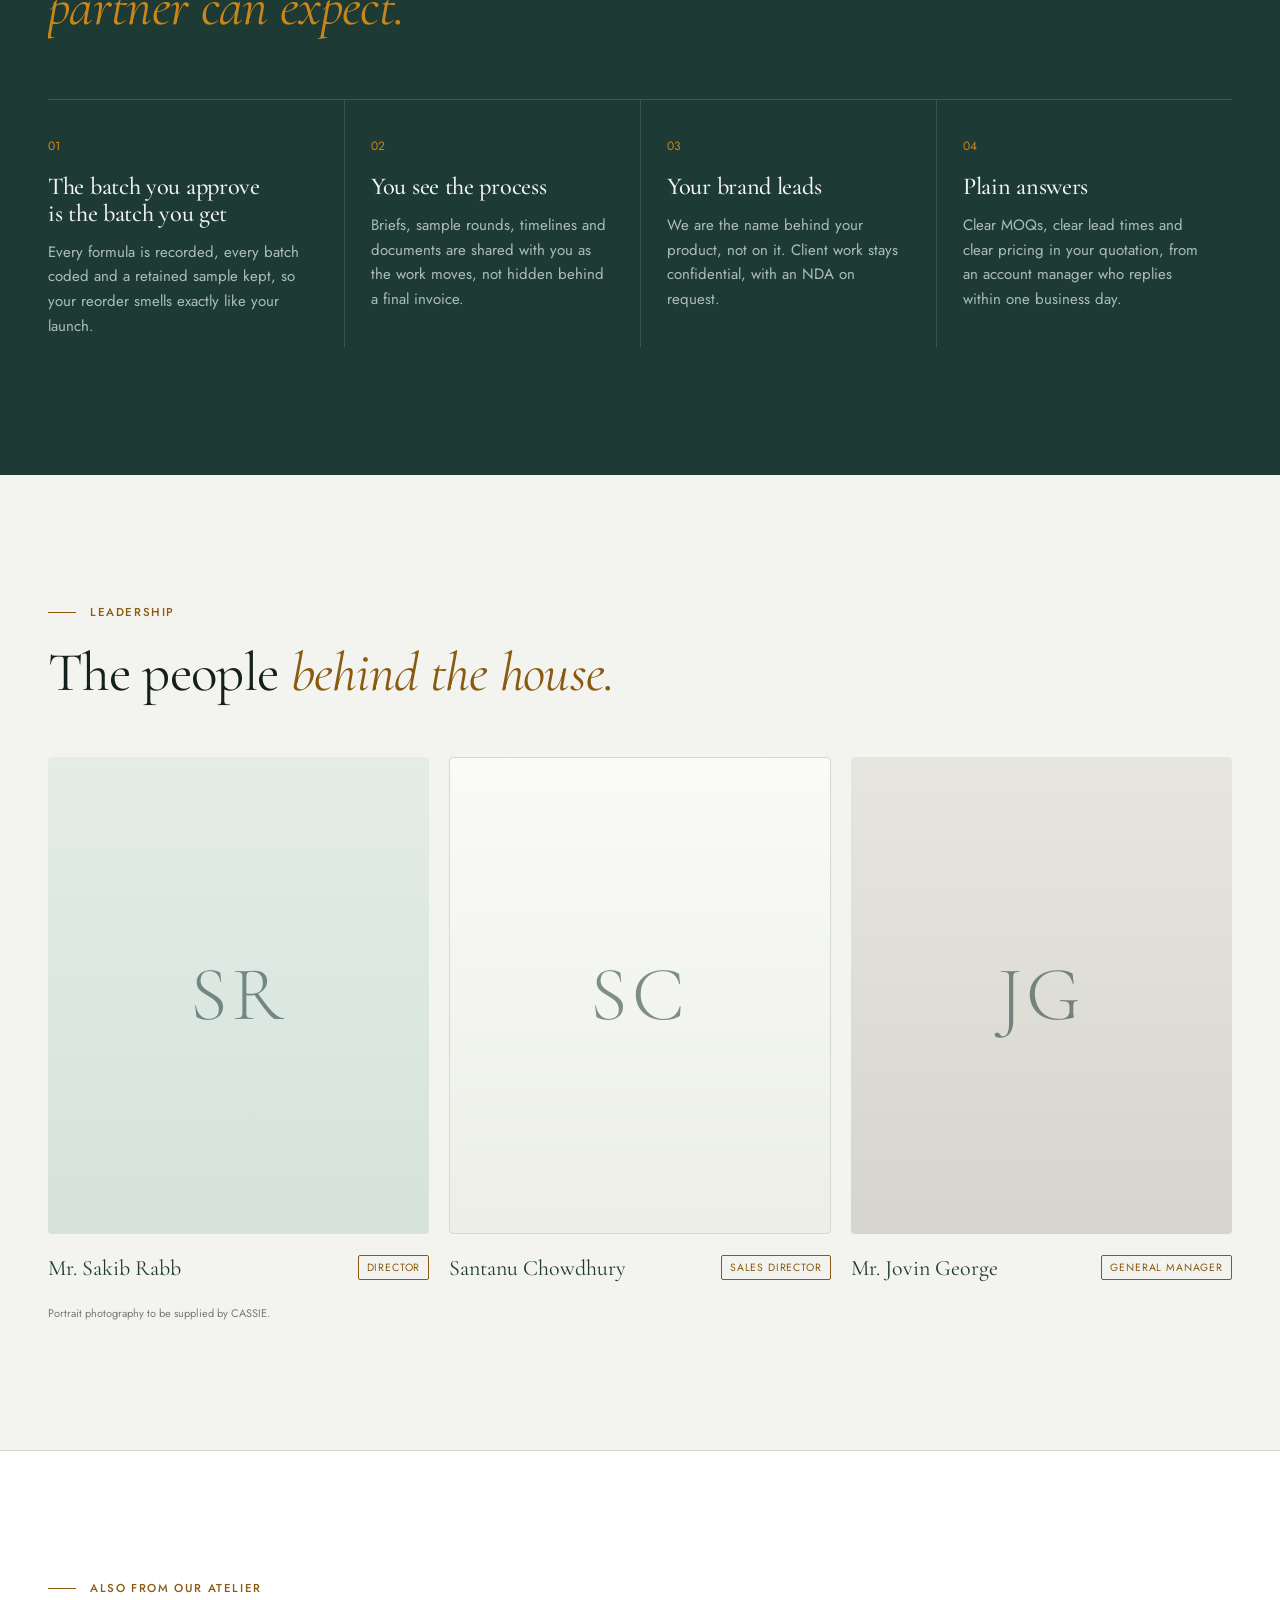
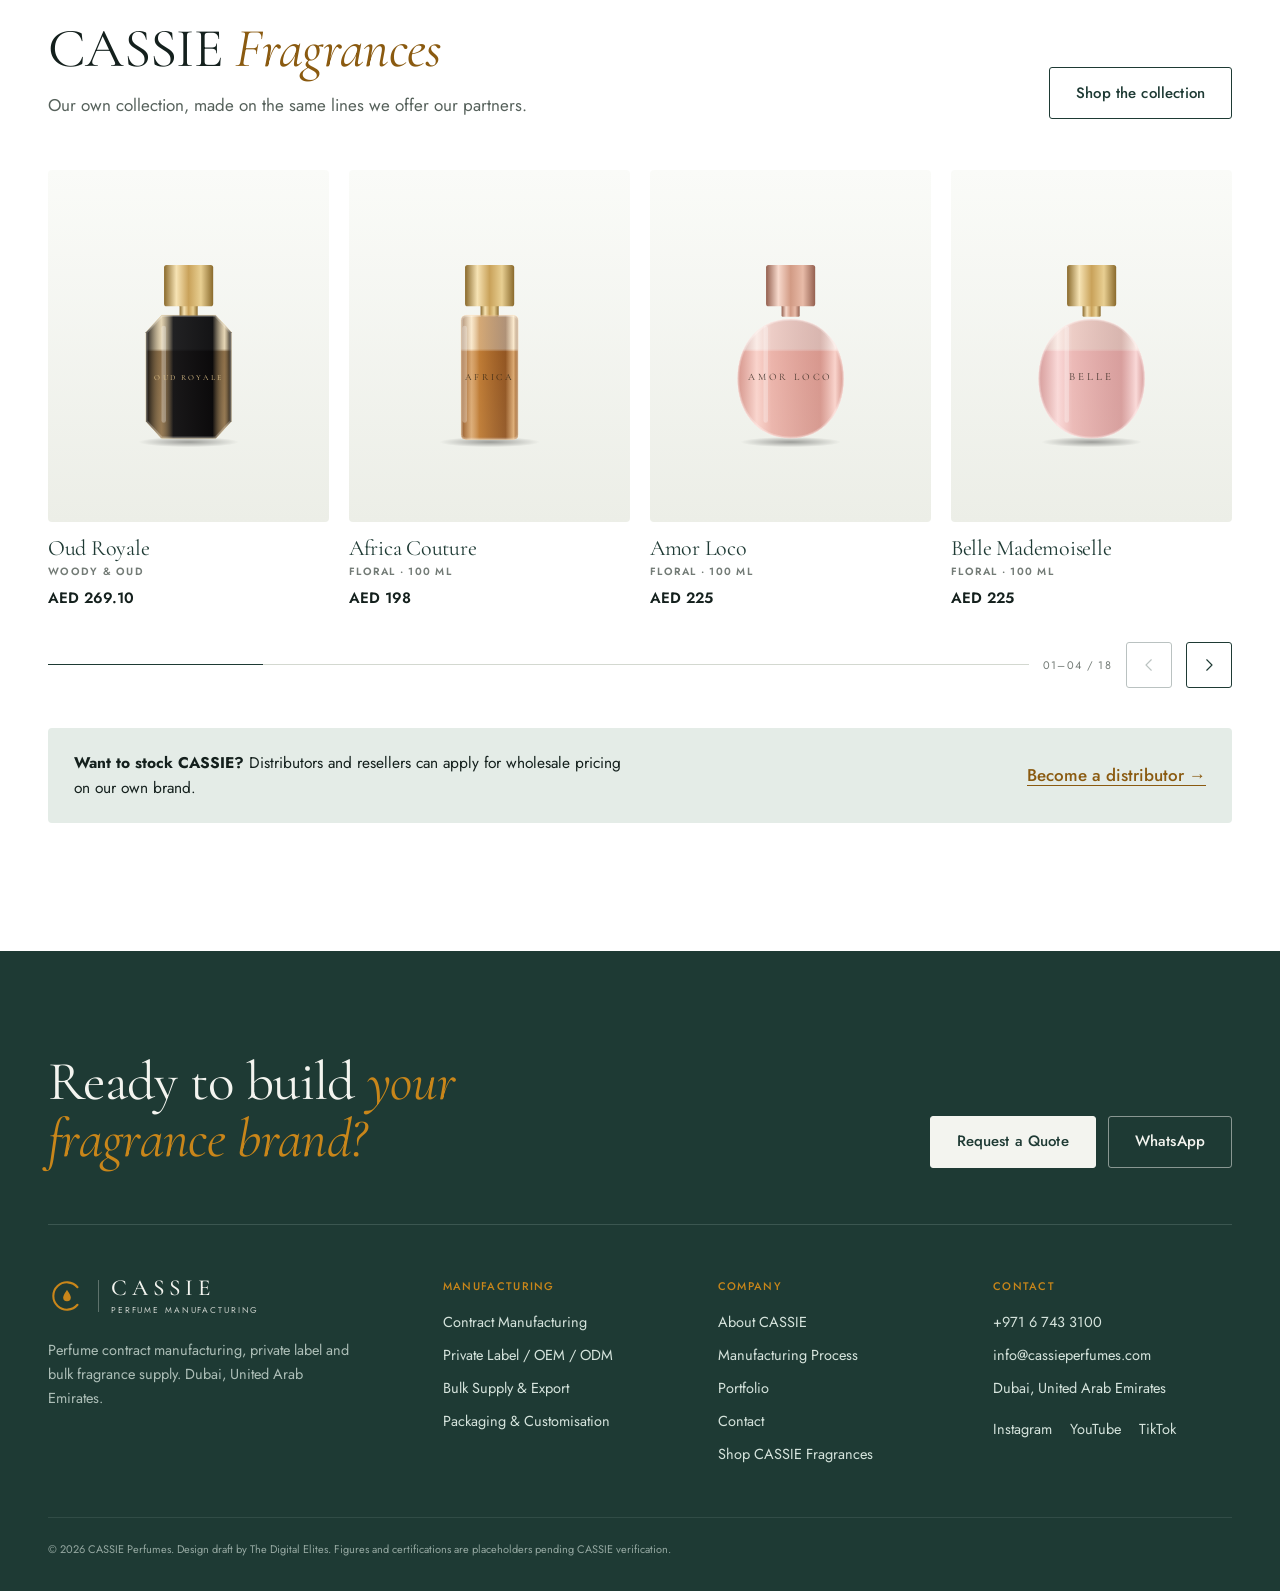
==== commit 855793c1: "Live brand name on the configurator bottle, shop and product pages, collection carousel, original si" ====
--- a/about.html
+++ b/about.html
@@ -8,8 +8,8 @@
   <script>try{var q=new URLSearchParams(location.search).get('theme'),t=q||localStorage.getItem('cassie-theme');if(t==='rouge')document.documentElement.setAttribute('data-theme','rouge')}catch(e){}</script>
   <link rel="preconnect" href="https://fonts.googleapis.com">
   <link rel="preconnect" href="https://fonts.gstatic.com" crossorigin>
-  <link href="https://fonts.googleapis.com/css2?family=Bodoni+Moda:ital,opsz,wght@0,6..96,400..700;1,6..96,400..700&family=Inter+Tight:wght@300..700&display=swap" rel="stylesheet">
-  <link rel="stylesheet" href="style.css?v=20261020b">
+  <link href="https://fonts.googleapis.com/css2?family=Cormorant+Garamond:ital,wght@0,400;0,500;0,600;1,400;1,500&family=Jost:wght@300..600&display=swap" rel="stylesheet">
+  <link rel="stylesheet" href="style.css?v=20261020e">
 </head>
 <body>
 
@@ -40,15 +40,18 @@
       <span class="lockup-text"><span class="lockup-word">CASSIE</span><span class="lockup-desc">Perfume manufacturing</span></span>
     </a>
     <ul class="nav-links">
-      <li><a href="index.html#services">Manufacturing</a></li>
-      <li><a href="index.html#process">Process</a></li>
-      <li><a href="index.html#packaging">Packaging</a></li>
-      <li><a href="index.html#portfolio">Portfolio</a></li>
-      <li><a href="about.html" aria-current="page">About</a></li>
-      <li><a href="contact.html">Contact</a></li>
+      <li><a href="index.html">Home</a></li>
+      <li><a href="shop.html">Shop</a></li>
+      <li><a href="shop.html?collection=Luxury">Luxury</a></li>
+      <li><a href="shop.html?category=Gift%20set">Gift Sets</a></li>
+      <li><a href="about.html" aria-current="page">Our Story</a></li>
+      <li><a href="contact.html">Contact us</a></li>
       <li class="nav-links-cta"><a href="index.html#rfq" class="btn btn-primary">Request a Quote</a></li>
     </ul>
-    <a href="index.html#rfq" class="btn btn-primary nav-cta">Request a Quote</a>
+    <div class="nav-tools">
+      <a href="shop.html" class="nav-icon" aria-label="Shop bag"><svg viewBox="0 0 24 24" aria-hidden="true"><path d="M6 8h12l-1 12H7L6 8Z"/><path d="M9 8a3 3 0 0 1 6 0"/></svg></a>
+      <a href="index.html#rfq" class="btn btn-primary nav-cta">Request a Quote</a>
+    </div>
     <button class="burger" aria-label="Open menu" aria-expanded="false"><span></span><span></span></button>
   </nav>
 </header>
@@ -130,13 +133,16 @@
       <h2 class="reveal">CASSIE <em>Fragrances</em></h2>
       <p>Our own collection, made on the same lines we offer our partners.</p>
     </div>
-    <a href="https://www.cassieperfumes.com/" class="btn btn-ghost">Shop the collection</a>
-  </div>
-  <div class="shop-row">
-    <a class="product reveal" href="https://www.cassieperfumes.com/"><div class="p-img"><img loading="lazy" src="https://www.cassieperfumes.com/wp-content/uploads/2025/08/OUD-ROYALE-1.jpg" alt="Oud Royale perfume bottle" data-fallback='{"shape":"facet","glass":"noir","capColor":"gold","label":"OUD ROYALE","liquid":"#3a1d0c"}'></div><b>Oud Royale</b><span>Oud</span></a>
-    <a class="product reveal" href="https://www.cassieperfumes.com/"><div class="p-img"><img loading="lazy" src="https://www.cassieperfumes.com/wp-content/uploads/2025/07/AFRICA-COUTURE.png" alt="Africa Couture perfume 100ml" data-fallback='{"shape":"column","glass":"amber","capColor":"gold","label":"AFRICA","liquid":"#b06a2a"}'></div><b>Africa Couture</b><span>100 ml</span></a>
-    <a class="product reveal" href="https://www.cassieperfumes.com/"><div class="p-img"><img loading="lazy" src="https://www.cassieperfumes.com/wp-content/uploads/2025/08/perfume-8-1.png" alt="Amor Loco perfume 100ml" data-fallback='{"shape":"orb","glass":"rose","capColor":"rosegold","label":"AMOR LOCO","liquid":"#f1b4a8"}'></div><b>Amor Loco</b><span>Citrus floral</span></a>
-    <a class="product reveal" href="https://www.cassieperfumes.com/"><div class="p-img"><img loading="lazy" src="https://www.cassieperfumes.com/wp-content/uploads/2025/12/Lucid-Dreams.jpg" alt="Lucid Dreams unisex perfume 80ml" data-fallback='{"shape":"slim","glass":"frosted","capColor":"silver","label":"LUCID","liquid":"#e8d6b0"}'></div><b>Lucid Dreams</b><span>Vanilla</span></a>
+    <a href="shop.html" class="btn btn-ghost">Shop the collection</a>
+  </div>
+  <div class="carousel reveal">
+    <div class="car-track" id="shopCarousel" tabindex="0" role="region" aria-label="CASSIE Fragrances collection"></div>
+    <div class="car-controls">
+      <div class="car-progress" aria-hidden="true"><span></span></div>
+      <span class="car-count" aria-live="polite"></span>
+      <button type="button" class="car-btn" data-dir="-1" aria-label="Previous fragrances"><svg viewBox="0 0 24 24" aria-hidden="true"><path d="M15 5l-7 7 7 7"/></svg></button>
+      <button type="button" class="car-btn" data-dir="1" aria-label="Next fragrances"><svg viewBox="0 0 24 24" aria-hidden="true"><path d="M9 5l7 7-7 7"/></svg></button>
+    </div>
   </div>
   <div class="wholesale">
     <p><b>Want to stock CASSIE?</b> Distributors and resellers can apply for wholesale pricing on our own brand.</p>
@@ -168,7 +174,7 @@
     </div>
     <div>
       <h6>Company</h6>
-      <a href="about.html">About CASSIE</a><a href="index.html#process">Manufacturing Process</a><a href="index.html#portfolio">Portfolio</a><a href="contact.html">Contact</a><a href="https://www.cassieperfumes.com/">Shop CASSIE Fragrances</a>
+      <a href="about.html">About CASSIE</a><a href="index.html#process">Manufacturing Process</a><a href="index.html#portfolio">Portfolio</a><a href="contact.html">Contact</a><a href="shop.html">Shop CASSIE Fragrances</a>
     </div>
     <div>
       <h6>Contact</h6>
@@ -185,8 +191,10 @@
   <svg viewBox="0 0 24 24" width="24" height="24" fill="currentColor"><path d="M12 2a10 10 0 0 0-8.6 15.1L2 22l5-1.3A10 10 0 1 0 12 2zm0 18.2a8.2 8.2 0 0 1-4.2-1.1l-.3-.2-3 .8.8-2.9-.2-.3A8.2 8.2 0 1 1 12 20.2zm4.5-6.1c-.2-.1-1.5-.7-1.7-.8s-.4-.1-.6.1-.7.8-.8 1-.3.2-.5.1a6.7 6.7 0 0 1-3.3-2.9c-.2-.4.2-.4.7-1.3.1-.2 0-.3 0-.4l-.8-1.8c-.2-.5-.4-.4-.6-.4h-.5a1 1 0 0 0-.7.3 3 3 0 0 0-.9 2.2 5.2 5.2 0 0 0 1.1 2.7 11.8 11.8 0 0 0 4.5 4c1.7.7 2.3.8 3.2.6a2.7 2.7 0 0 0 1.8-1.3 2.2 2.2 0 0 0 .1-1.3c0-.1-.2-.2-.5-.3z"/></svg>
 </a>
 
-<script src="bottle.js?v=20261020b"></script>
-<script src="main.js?v=20261020b"></script>
-<script src="mist.js?v=20261020b"></script>
+<script src="bottle.js?v=20261020e"></script>
+<script src="main.js?v=20261020e"></script>
+<script src="mist.js?v=20261020e"></script>
+<script src="products.js?v=20261020e"></script>
+<script src="shop.js?v=20261020e"></script>
 </body>
 </html>
--- a/style.css
+++ b/style.css
@@ -3,7 +3,7 @@
    Draft 1's own structure and copy, styled by the rules of the CASSIE brand book:
    - Colour: Porcelain ground (~60%), Vetiver (~25%), Mist (~10%), Saffron (~5%).
      Ink for body text, never pure black. Saffron Deep for accent text on light.
-   - Type: Bodoni Moda display (italic for one phrase of emphasis), Inter Tight for text
+   - Type: Cormorant Garamond display (italic for one phrase of emphasis), Jost for text
      and for spaced capitals on labels, codes and data.
    - Themes: Vetiver (default) and Rouge Atelier, swapped by the theme switch (data-theme on <html>).
    - Elements: open-C monogram lockup, formula tags, 1.5px line icons on a 24px grid,
@@ -42,9 +42,9 @@
   --spray-rim: 30, 58, 52;
   --spray-haze: 176, 200, 189;
 
-  --f-display: "Bodoni Moda", "Bodoni 72", Didot, Georgia, serif;
-  --f-text: "Inter Tight", "Helvetica Neue", Arial, sans-serif;
-  --f-mono: "Inter Tight", "Helvetica Neue", Arial, sans-serif;
+  --f-display: "Cormorant Garamond", "Cormorant", Garamond, Georgia, serif;
+  --f-text: "Jost", "Futura", "Helvetica Neue", Arial, sans-serif;
+  --f-mono: "Jost", "Futura", "Helvetica Neue", Arial, sans-serif;
 
   --frame: 1240px;
   --gutter: 20px;
@@ -101,11 +101,11 @@
 :focus-visible { outline: 2px solid var(--saffron-deep); outline-offset: 3px; }
 [hidden] { display: none !important; }
 
-h1, h2, h3, h4 { font-family: var(--f-display); font-weight: 300; letter-spacing: -.018em; line-height: 1.04; text-wrap: balance; }
+h1, h2, h3, h4 { font-family: var(--f-display); font-weight: 400; letter-spacing: -.012em; line-height: 1.04; text-wrap: balance; }
 h1 { font-size: clamp(44px, 5.6vw, 84px); }
-h2 { font-size: clamp(34px, 4vw, 58px); }
-h3 { font-size: clamp(26px, 2.4vw, 34px); font-weight: 400; line-height: 1.1; }
-h4 { font-size: 22px; font-weight: 400; line-height: 1.2; letter-spacing: -.01em; }
+h2 { font-size: clamp(36px, 4.3vw, 62px); }
+h3 { font-size: clamp(27px, 2.5vw, 36px); font-weight: 500; line-height: 1.1; }
+h4 { font-size: 23px; font-weight: 500; line-height: 1.2; letter-spacing: -.01em; }
 h1 em, h2 em { font-style: italic; color: var(--saffron-deep); }
 p { max-width: 62ch; }
 
@@ -154,6 +154,10 @@
 .nav-links a:not(.btn):hover::after { transform: scaleX(1); }
 .nav-links-cta { display: none; }
 .nav-cta { min-height: 44px; padding: 0 20px; font-size: 14px; }
+.nav-tools { display: flex; align-items: center; gap: 14px; }
+.nav-icon { display: grid; place-items: center; width: 44px; height: 44px; border-radius: var(--r-ctl); color: var(--vetiver); transition: background-color .24s var(--ease); }
+.nav-icon:hover { background: rgba(var(--vetiver-rgb), .07); }
+.nav-icon svg { width: 21px; height: 21px; fill: none; stroke: currentColor; stroke-width: 1.4; stroke-linejoin: round; stroke-linecap: round; }
 .burger { display: none; width: 44px; height: 44px; border: 1px solid var(--line); border-radius: 3px; background: transparent; cursor: pointer; flex-direction: column; justify-content: center; align-items: center; gap: 5px; }
 .burger span { width: 18px; height: 1.5px; background: var(--vetiver); transition: transform .24s var(--ease); }
 .burger[aria-expanded="true"] span:first-child { transform: translateY(3.25px) rotate(45deg); }
@@ -203,12 +207,13 @@
 .process h2 em { color: var(--saffron); }
 .process-head { max-width: 720px; margin-bottom: clamp(48px, 6vw, 80px); }
 .process-track { position: relative; }
-.process-line { position: absolute; left: 0; right: 0; top: 22px; height: 1px; background: var(--line-dark); }
+/* runs from the centre of the first circle to the centre of the last, behind the circles */
+.process-line { position: absolute; left: 22px; right: calc((100% - 5 * 24px) / 6 - 22px); top: 22px; height: 1px; background: var(--line-dark); }
 .process-line i { position: absolute; left: 0; top: 0; height: 100%; width: 0; background: var(--saffron); transition: width 1.8s var(--ease); }
 .process.in .process-line i { width: 100%; }
 .process-steps { display: grid; grid-template-columns: repeat(6, minmax(0, 1fr)); gap: 24px; list-style: none; }
 .step { min-width: 0; }
-.step span { position: relative; display: grid; place-items: center; width: 44px; height: 44px; border-radius: 50%; background: var(--vetiver); border: 1px solid rgba(var(--saffron-rgb), .7); color: var(--saffron); font-family: var(--f-mono); font-size: 12px; margin-bottom: 26px; }
+.step span { position: relative; z-index: 1; display: grid; place-items: center; width: 44px; height: 44px; border-radius: 50%; background: var(--vetiver); border: 1px solid rgba(var(--saffron-rgb), .7); color: var(--saffron); font-family: var(--f-mono); font-size: 12px; margin-bottom: 26px; }
 .step h4 { color: var(--porcelain); margin-bottom: 10px; }
 .step p { font-size: 14.5px; color: var(--on-dark); line-height: 1.55; }
 
@@ -223,6 +228,14 @@
 .pack-panel h2 { font-size: clamp(34px, 3.4vw, 54px); }
 .pack-panel > .btn { align-self: flex-start; }
 .pack-intro { color: var(--muted); font-size: 16px; margin: 16px 0 26px; max-width: 46ch; }
+.brand-fields { display: grid; grid-template-columns: 1.3fr 1fr; gap: 12px; margin-bottom: 20px; }
+.brand-fields label { display: flex; flex-direction: column; gap: 8px; margin: 0; }
+.brand-fields span { font-family: var(--f-mono); font-size: 11px; font-weight: 500; letter-spacing: .12em; text-transform: uppercase; color: var(--saffron-deep); }
+.brand-fields input { font-family: var(--f-display); font-size: 22px; letter-spacing: .14em; text-transform: uppercase; color: var(--vetiver); background: var(--white); border: 1px solid var(--line); border-radius: var(--r-ctl); height: 52px; padding: 0 14px; width: 100%; transition: border-color .24s var(--ease), box-shadow .24s var(--ease); }
+.brand-fields input:focus { outline: none; border-color: var(--vetiver); box-shadow: 0 0 0 3px rgba(var(--vetiver-rgb), .12); }
+.brand-fields input::placeholder { color: rgba(var(--vetiver-rgb), .35); }
+#packSub { font-family: var(--f-text); font-size: 14px; letter-spacing: .18em; }
+@media (max-width: 560px) { .brand-fields { grid-template-columns: 1fr; } }
 .opt-group { margin-bottom: 18px; }
 .opt-group h5 { font-family: var(--f-mono); font-size: 11px; font-weight: 500; letter-spacing: .12em; text-transform: uppercase; color: var(--saffron-deep); margin-bottom: 10px; }
 .opts { display: flex; flex-wrap: wrap; gap: 8px; }
@@ -324,6 +337,7 @@
 .tile.w8 { grid-column: span 8; }
 .tile.w6 { grid-column: span 6; }
 .tile img { width: 100%; height: 100%; object-fit: cover; transition: transform 1.4s var(--ease); }
+.tile figcaption b i { font-style: normal; color: var(--saffron-deep); margin-right: 8px; }
 .tile:hover img, .tile:focus-within img { transform: scale(1.04); }
 .tile figcaption { position: absolute; left: 14px; right: 14px; bottom: 14px; display: flex; justify-content: space-between; align-items: flex-end; gap: 10px; }
 .tile figcaption b { font-family: var(--f-mono); font-size: 10.5px; font-weight: 700; letter-spacing: .16em; text-transform: uppercase; color: var(--vetiver); background: rgba(var(--porcelain-rgb), .92); padding: 7px 12px; border-radius: 999px; white-space: nowrap; }
@@ -422,8 +436,11 @@
 .service:hover .num { color: var(--saffron); }
 
 /* Process: each step lights up as the line reaches it */
-.step span { transition: background-color .5s var(--ease), border-color .5s var(--ease); transition-delay: calc(var(--n, 0) * .3s + .25s); }
-.process.in .step span { background: rgba(var(--saffron-rgb), .16); border-color: var(--saffron); animation: ring 1.2s var(--ease) both; animation-delay: calc(var(--n, 0) * .3s + .25s); }
+.step span { transition: border-color .5s var(--ease); transition-delay: calc(var(--n, 0) * .3s + .25s); }
+/* the saffron tint sits on its own layer so the circle stays opaque and hides the line behind it */
+.step span::before { content: ""; position: absolute; inset: 0; border-radius: 50%; background: rgba(var(--saffron-rgb), .16); opacity: 0; transition: opacity .5s var(--ease); transition-delay: inherit; }
+.process.in .step span { border-color: var(--saffron); animation: ring 1.2s var(--ease) both; animation-delay: calc(var(--n, 0) * .3s + .25s); }
+.process.in .step span::before { opacity: 1; }
 @keyframes ring { from { box-shadow: 0 0 0 0 rgba(var(--saffron-rgb), .55); } to { box-shadow: 0 0 0 16px rgba(var(--saffron-rgb), 0); } }
 .step h4 { transition: color .3s var(--ease); }
 .step:hover h4 { color: var(--saffron); }
@@ -638,3 +655,155 @@
   .product b { font-size: 18px; }
   .cf-foot .btn { width: 100%; }
 }
+
+/* ==========================================================================
+   Shop and product pages
+   ========================================================================== */
+.sr-only { position: absolute !important; width: 1px; height: 1px; overflow: hidden; clip: rect(0 0 0 0); white-space: nowrap; }
+.shop-hero h1 { max-width: 16ch; }
+.catalogue { display: grid; grid-template-columns: 240px minmax(0, 1fr); gap: clamp(28px, 4vw, 56px); padding: clamp(36px, 4vw, 56px) var(--pad) var(--section); align-items: start; }
+.filters { position: sticky; top: 92px; display: grid; gap: 4px; }
+.filters-head { display: flex; justify-content: space-between; align-items: baseline; padding-bottom: 14px; border-bottom: 1px solid var(--line); }
+.filters-head h2 { font-family: var(--f-mono); font-size: 12px; font-weight: 700; letter-spacing: .16em; text-transform: uppercase; color: var(--vetiver); }
+.filters-head .text-link { background: none; border: 0; cursor: pointer; font-size: 13px; }
+.fgroup { border: 0; border-bottom: 1px solid var(--line); padding: 16px 0 14px; }
+.fgroup legend { font-family: var(--f-mono); font-size: 10.5px; font-weight: 700; letter-spacing: .16em; text-transform: uppercase; color: var(--saffron-deep); margin-bottom: 10px; padding: 0; float: left; width: 100%; }
+.fgroup legend + * { clear: both; }
+.fopt { display: flex; align-items: center; gap: 10px; padding: 5px 0; font-size: 15px; cursor: pointer; }
+.fopt input { appearance: none; width: 16px; height: 16px; border: 1px solid var(--stone); border-radius: 3px; display: grid; place-items: center; cursor: pointer; transition: background-color .2s var(--ease), border-color .2s var(--ease); }
+.fopt input:checked { background: var(--vetiver); border-color: var(--vetiver); }
+.fopt input:checked::after { content: ""; width: 8px; height: 4px; border: solid var(--porcelain); border-width: 0 0 1.5px 1.5px; transform: rotate(-45deg) translate(1px, -1px); }
+.fopt span { flex: 1; }
+.fopt em { font-style: normal; font-size: 12px; color: var(--stone); }
+.price-range { display: grid; gap: 10px; font-size: 14px; }
+.price-range b { font-weight: 600; color: var(--vetiver); }
+.price-range input { accent-color: var(--vetiver); width: 100%; }
+.filters-done { display: none; }
+.results { min-width: 0; }
+.toolbar { display: flex; align-items: center; gap: 14px; flex-wrap: wrap; padding-bottom: 16px; border-bottom: 1px solid var(--line); }
+.filters-toggle { display: none; min-height: 44px; }
+.search { flex: 1 1 240px; }
+.search input { width: 100%; padding: 11px 14px 11px 40px; border: 1px solid var(--line); border-radius: var(--r-ctl); background: var(--white) url("data:image/svg+xml,%3Csvg xmlns='http://www.w3.org/2000/svg' viewBox='0 0 24 24'%3E%3Ccircle cx='10.5' cy='10.5' r='6' fill='none' stroke='%23737B76' stroke-width='1.5'/%3E%3Cpath d='m15 15 5 5' stroke='%23737B76' stroke-width='1.5' stroke-linecap='round'/%3E%3C/svg%3E") no-repeat 14px center / 16px; font-size: 15px; }
+.search input:focus { outline: none; border-color: var(--vetiver); }
+.count { font-size: 14px; color: var(--muted); margin-left: auto; }
+.sort { display: flex; align-items: center; gap: 8px; font-family: var(--f-mono); font-size: 10.5px; font-weight: 700; letter-spacing: .14em; text-transform: uppercase; color: var(--stone); }
+.sort select { appearance: none; padding: 10px 36px 10px 14px; border: 1px solid var(--line); border-radius: var(--r-ctl); background: var(--white) var(--chev) no-repeat right 12px center / 16px; font-family: var(--f-text); font-size: 14px; letter-spacing: 0; text-transform: none; color: var(--ink); cursor: pointer; }
+.chips-active { display: flex; flex-wrap: wrap; gap: 8px; min-height: 0; padding-top: 14px; }
+.chips-active:empty { padding-top: 0; }
+.chips-active button { border: 1px solid var(--line); background: var(--mist-2); color: var(--vetiver); border-radius: 999px; padding: 6px 12px; font-size: 13px; cursor: pointer; transition: background-color .2s var(--ease); }
+.chips-active button:hover { background: var(--mist); }
+.product-grid { display: grid; grid-template-columns: repeat(3, minmax(0, 1fr)); gap: clamp(18px, 2vw, 28px); padding-top: clamp(22px, 2.4vw, 32px); }
+.pcard { display: grid; gap: 14px; min-width: 0; }
+.pcard-img { position: relative; aspect-ratio: 4 / 5; border-radius: var(--r-tile); overflow: hidden; background: linear-gradient(180deg, var(--g1a), var(--g1b)); }
+.pcard-img img, .pcard-img .bottle-fallback { position: absolute; inset: 0; width: 100%; height: 100%; object-fit: cover; transition: opacity .6s var(--ease), transform 1.2s var(--ease); }
+.pcard-img .bottle-fallback { display: grid; place-items: center; }
+.pcard-img .bottle-fallback svg { width: 46%; }
+.pcard-img img.alt { opacity: 0; }
+.pcard:hover .pcard-img img:not(.alt) { transform: scale(1.04); }
+.pcard:hover .pcard-img img.alt { opacity: 1; }
+.pcard-flag { position: absolute; left: 12px; top: 12px; z-index: 2; font-family: var(--f-mono); font-size: 10px; font-weight: 700; letter-spacing: .14em; text-transform: uppercase; background: rgba(var(--porcelain-rgb), .92); color: var(--vetiver); padding: 6px 10px; border-radius: 999px; }
+.pcard-body { display: grid; gap: 2px; }
+.pcard h3 { font-family: var(--f-display); font-weight: 400; font-size: 22px; line-height: 1.15; color: var(--vetiver); }
+.pcard-meta { font-family: var(--f-mono); font-size: 10.5px; font-weight: 600; letter-spacing: .12em; text-transform: uppercase; color: var(--stone); }
+.pcard-price { font-size: 15px; font-weight: 600; color: var(--ink); margin-top: 4px; }
+.empty { padding: 60px 0; text-align: center; display: grid; gap: 16px; justify-items: center; color: var(--muted); }
+.shop-b2b { display: flex; justify-content: space-between; align-items: flex-end; gap: 28px; flex-wrap: wrap; padding: clamp(56px, 7vw, 96px) var(--pad); background: var(--mist-2); border-top: 1px solid var(--line); }
+.shop-b2b h2 { max-width: 18ch; }
+.shop-b2b-ctas { display: flex; gap: 12px; flex-wrap: wrap; }
+
+/* Product page */
+.pdp { padding: clamp(24px, 3vw, 40px) var(--pad) var(--section); }
+.crumbs { display: flex; gap: 10px; flex-wrap: wrap; font-family: var(--f-mono); font-size: 10.5px; font-weight: 600; letter-spacing: .14em; text-transform: uppercase; color: var(--stone); margin-bottom: clamp(20px, 3vw, 36px); }
+.crumbs a:hover { color: var(--vetiver); }
+.crumbs span:last-child { color: var(--vetiver); }
+.pdp-grid { display: grid; grid-template-columns: minmax(0, 1.05fr) minmax(0, 1fr); gap: clamp(28px, 5vw, 80px); align-items: start; }
+.gallery { position: sticky; top: 92px; display: grid; gap: 12px; }
+.gallery-main { position: relative; aspect-ratio: 4 / 5; border-radius: var(--r-tile); overflow: hidden; background: linear-gradient(180deg, var(--g1a), var(--g1b)); cursor: zoom-in; }
+.gallery-main img, .gallery-main .bottle-fallback { width: 100%; height: 100%; object-fit: cover; transition: transform .5s var(--ease); transform-origin: var(--zx, 50%) var(--zy, 50%); animation: swap .5s var(--ease); }
+.gallery-main .bottle-fallback { display: grid; place-items: center; }
+.gallery-main .bottle-fallback svg { width: 44%; }
+.gallery-main:hover img { transform: scale(1.6); }
+.gallery-thumbs { display: grid; grid-template-columns: repeat(4, minmax(0, 1fr)); gap: 10px; }
+.gallery-thumbs button { aspect-ratio: 1; padding: 0; border: 1px solid var(--line); border-radius: calc(var(--r-tile) / 2); overflow: hidden; background: var(--g1b); cursor: pointer; opacity: .65; transition: opacity .2s var(--ease), border-color .2s var(--ease); }
+.gallery-thumbs button[aria-selected="true"], .gallery-thumbs button:hover { opacity: 1; border-color: var(--vetiver); }
+.gallery-thumbs img { width: 100%; height: 100%; object-fit: cover; }
+.pdp-info { display: grid; gap: 16px; }
+.pdp-info h1 { font-size: clamp(40px, 4.4vw, 64px); }
+.pdp-line { font-size: 19px; color: var(--ink-soft); max-width: 40ch; }
+.pdp-price { font-family: var(--f-display); font-size: 30px; color: var(--vetiver); }
+.pdp-price span { font-family: var(--f-text); font-size: 15px; color: var(--stone); }
+.pdp-tags { display: flex; gap: 8px; flex-wrap: wrap; }
+.pdp-tags .formula-tag { color: var(--saffron-deep); }
+.pdp-buy { display: flex; gap: 12px; flex-wrap: wrap; margin-top: 6px; }
+.pdp-buy .btn { flex: 1 1 200px; }
+.qty { display: inline-flex; align-items: center; border: 1px solid var(--line); border-radius: var(--r-btn); background: var(--white); }
+.qty button { width: 44px; height: 50px; border: 0; background: transparent; font-size: 18px; color: var(--vetiver); cursor: pointer; }
+.qty input { width: 44px; border: 0; text-align: center; font-size: 16px; background: transparent; -moz-appearance: textfield; }
+.qty input::-webkit-outer-spin-button, .qty input::-webkit-inner-spin-button { -webkit-appearance: none; }
+.pdp-note { font-size: 14px; color: var(--muted); }
+.pdp-toast { padding: 12px 16px; border-radius: var(--r); background: var(--vetiver); color: var(--porcelain); font-size: 14.5px; animation: swap .4s var(--ease); }
+.pdp-sub { font-family: var(--f-mono); font-size: 11px; font-weight: 700; letter-spacing: .16em; text-transform: uppercase; color: var(--saffron-deep); margin: 14px 0 12px; }
+.pyramid { display: grid; gap: 8px; }
+.tier { display: grid; grid-template-columns: 84px minmax(0, 1fr); align-items: center; gap: 14px; padding: 14px 18px; border-radius: var(--r); background: var(--mist-2); border: 1px solid var(--line); opacity: 0; transform: translateX(-10px); animation: tierIn .6s var(--ease) forwards; animation-delay: calc(var(--i) * 120ms + 200ms); }
+.tier b { font-family: var(--f-mono); font-size: 10.5px; font-weight: 700; letter-spacing: .16em; text-transform: uppercase; color: var(--vetiver); }
+.tier span { font-family: var(--f-display); font-size: 19px; color: var(--ink); }
+.tier-top { margin: 0 14%; }
+.tier-heart { margin: 0 7%; }
+@keyframes tierIn { to { opacity: 1; transform: none; } }
+.pdp-acc { border-top: 1px solid var(--line); padding: 16px 0; }
+.pdp-acc:last-of-type { border-bottom: 1px solid var(--line); }
+.pdp-acc summary { cursor: pointer; list-style: none; display: flex; justify-content: space-between; font-family: var(--f-display); font-size: 21px; color: var(--vetiver); }
+.pdp-acc summary::-webkit-details-marker { display: none; }
+.pdp-acc summary::after { content: "+"; font-family: var(--f-text); color: var(--saffron-deep); transition: transform .3s var(--ease); }
+.pdp-acc[open] summary::after { transform: rotate(45deg); }
+.pdp-acc p { margin-top: 12px; color: var(--muted); font-size: 16px; line-height: 1.65; }
+.pdp-b2b { display: grid; gap: 8px; padding: 20px 22px; border-radius: var(--r); background: var(--vetiver); color: var(--porcelain); margin-top: 8px; }
+.pdp-b2b p { color: var(--on-dark); font-size: 15px; }
+.pdp-b2b b { color: var(--porcelain); font-weight: 600; }
+.pdp-b2b .text-link { color: var(--saffron); justify-self: start; }
+.related { padding: 0 var(--pad) var(--section); }
+.related-head { margin-bottom: 8px; }
+.related-grid { grid-template-columns: repeat(4, minmax(0, 1fr)); }
+@media (prefers-reduced-motion: reduce) {
+  .tier { opacity: 1; transform: none; }
+}
+@media (max-width: 1120px) {
+  .product-grid, .related-grid { grid-template-columns: repeat(2, minmax(0, 1fr)); }
+}
+@media (max-width: 900px) {
+  .catalogue { grid-template-columns: minmax(0, 1fr); }
+  .filters { position: fixed; inset: 0 0 0 auto; width: min(360px, 88vw); z-index: 120; background: var(--porcelain); padding: 24px 22px; overflow-y: auto; align-content: start; transform: translateX(100%); transition: transform .4s var(--ease); box-shadow: -30px 0 60px -30px rgba(var(--ink-rgb), .4); }
+  .filters.open { transform: none; }
+  .filters-done { display: inline-flex; margin-top: 18px; }
+  body.filters-open::after { content: ""; position: fixed; inset: 0; z-index: 110; background: rgba(var(--ink-rgb), .35); }
+  .filters-toggle { display: inline-flex; }
+  .count { margin-left: 0; order: 5; width: 100%; }
+  .pdp-grid { grid-template-columns: minmax(0, 1fr); }
+  .gallery { position: relative; top: 0; }
+}
+@media (max-width: 600px) {
+  .product-grid, .related-grid { gap: 14px; }
+  .pcard h3 { font-size: 18px; }
+  .sort span { display: none; }
+}
+
+/* ---------- Collection carousel (about.html) ---------- */
+.car-track { --per: 4; display: grid; grid-auto-flow: column; grid-auto-columns: calc((100% - (var(--per) - 1) * 20px) / var(--per)); gap: 20px; overflow-x: auto; scroll-snap-type: x mandatory; scrollbar-width: none; overscroll-behavior-x: contain; cursor: grab; outline: none; }
+.car-track::-webkit-scrollbar { display: none; }
+.car-track:focus-visible { box-shadow: 0 0 0 2px var(--saffron-deep); border-radius: var(--r-tile); }
+.car-track > .pcard { scroll-snap-align: start; }
+.car-track.dragging { scroll-snap-type: none; cursor: grabbing; }
+.car-track.dragging .pcard { pointer-events: none; }
+.car-track img { -webkit-user-drag: none; user-select: none; }
+.car-controls { display: flex; align-items: center; gap: 14px; margin-top: clamp(22px, 2.4vw, 32px); }
+.car-progress { flex: 1; height: 1px; background: var(--line); position: relative; overflow: hidden; }
+.car-progress span { position: absolute; left: 0; top: -1px; height: 3px; background: var(--vetiver); border-radius: 2px; transition: width .3s var(--ease); }
+.car-count { font-family: var(--f-mono); font-size: 11px; letter-spacing: .12em; color: var(--stone); min-width: 9ch; text-align: right; }
+.car-btn { width: 46px; height: 46px; border-radius: var(--r-btn); border: 1px solid var(--vetiver); background: transparent; color: var(--vetiver); display: grid; place-items: center; cursor: pointer; transition: background-color .24s var(--ease), color .24s var(--ease), opacity .24s var(--ease); }
+.car-btn svg { width: 18px; height: 18px; fill: none; stroke: currentColor; stroke-width: 1.5; stroke-linecap: round; stroke-linejoin: round; }
+.car-btn:hover:not(:disabled) { background: var(--vetiver); color: var(--porcelain); }
+.car-btn:disabled { opacity: .3; cursor: default; }
+@media (max-width: 1120px) { .car-track { --per: 3; } }
+@media (max-width: 820px) { .car-track { --per: 2.2; gap: 14px; grid-auto-columns: calc((100% - 2 * 14px) / 2.2); } }
+@media (max-width: 520px) { .car-track { grid-auto-columns: 70%; } .car-count { display: none; } }
+
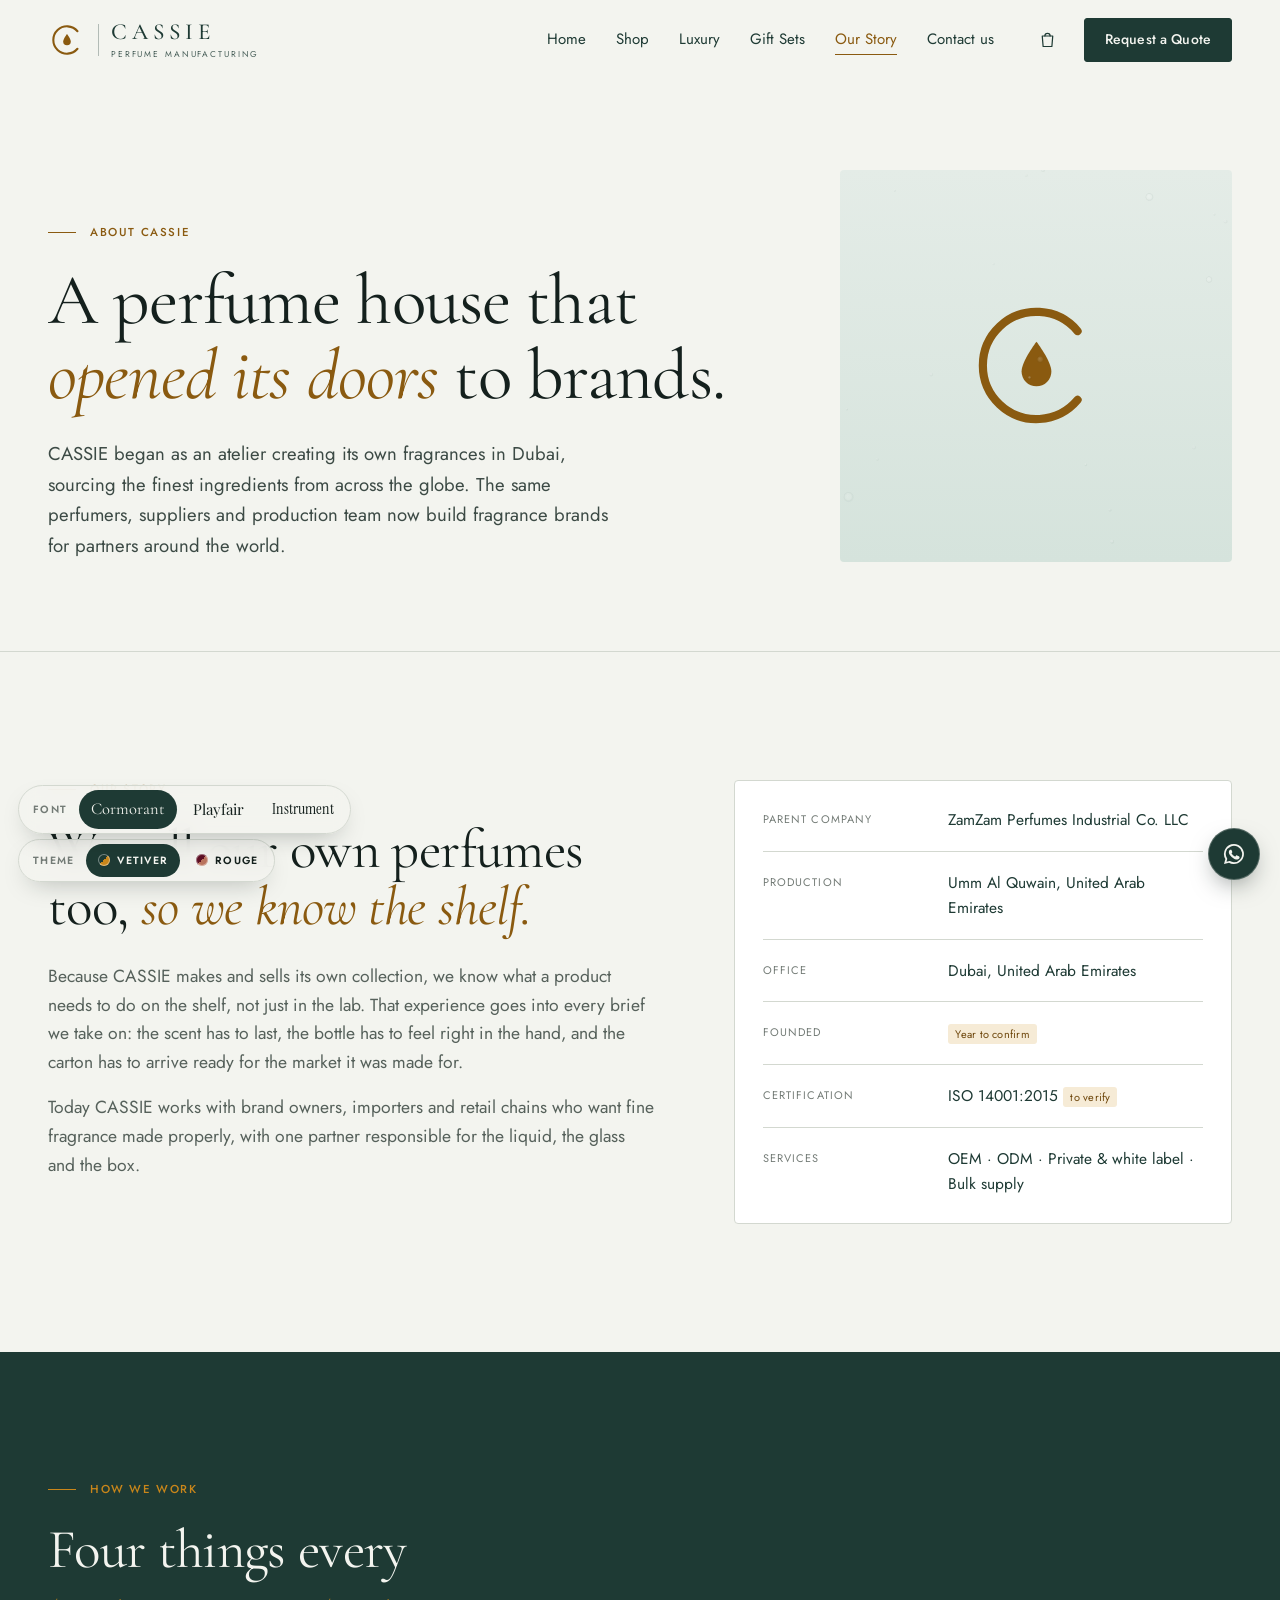
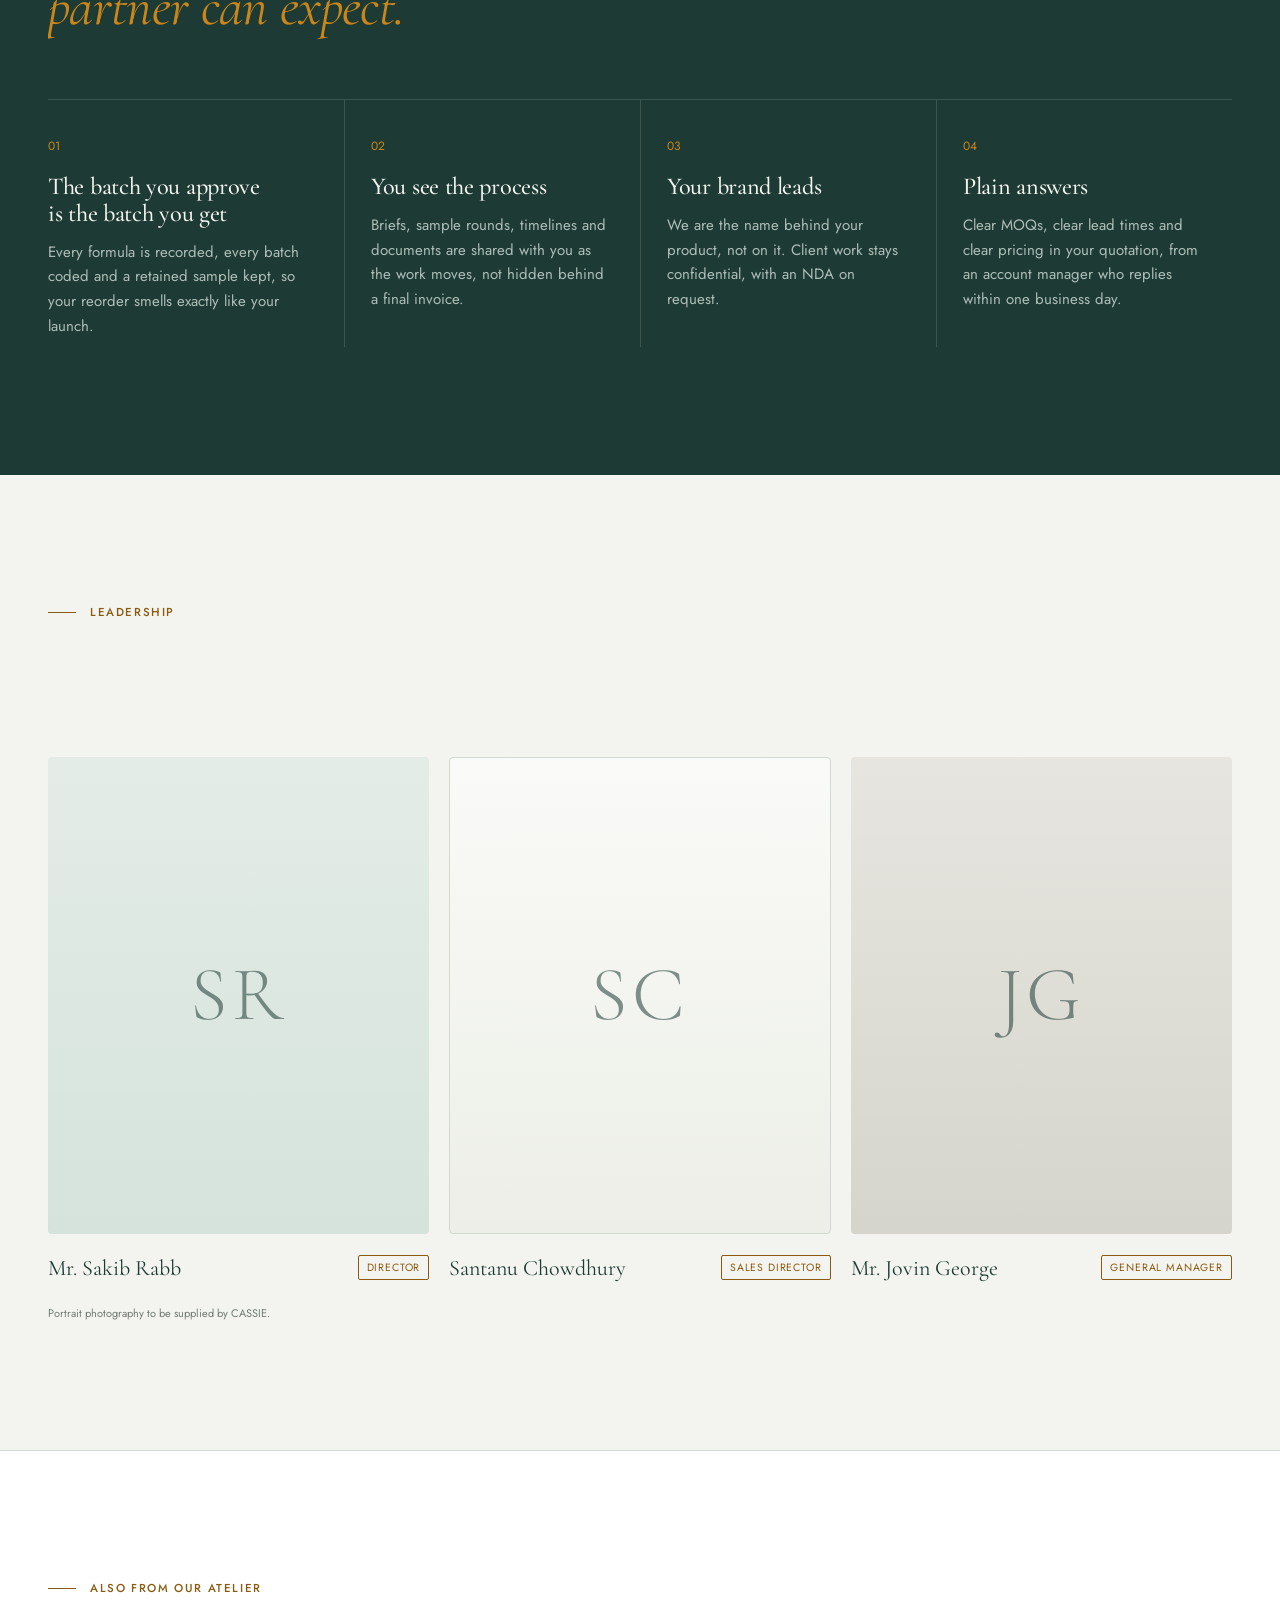
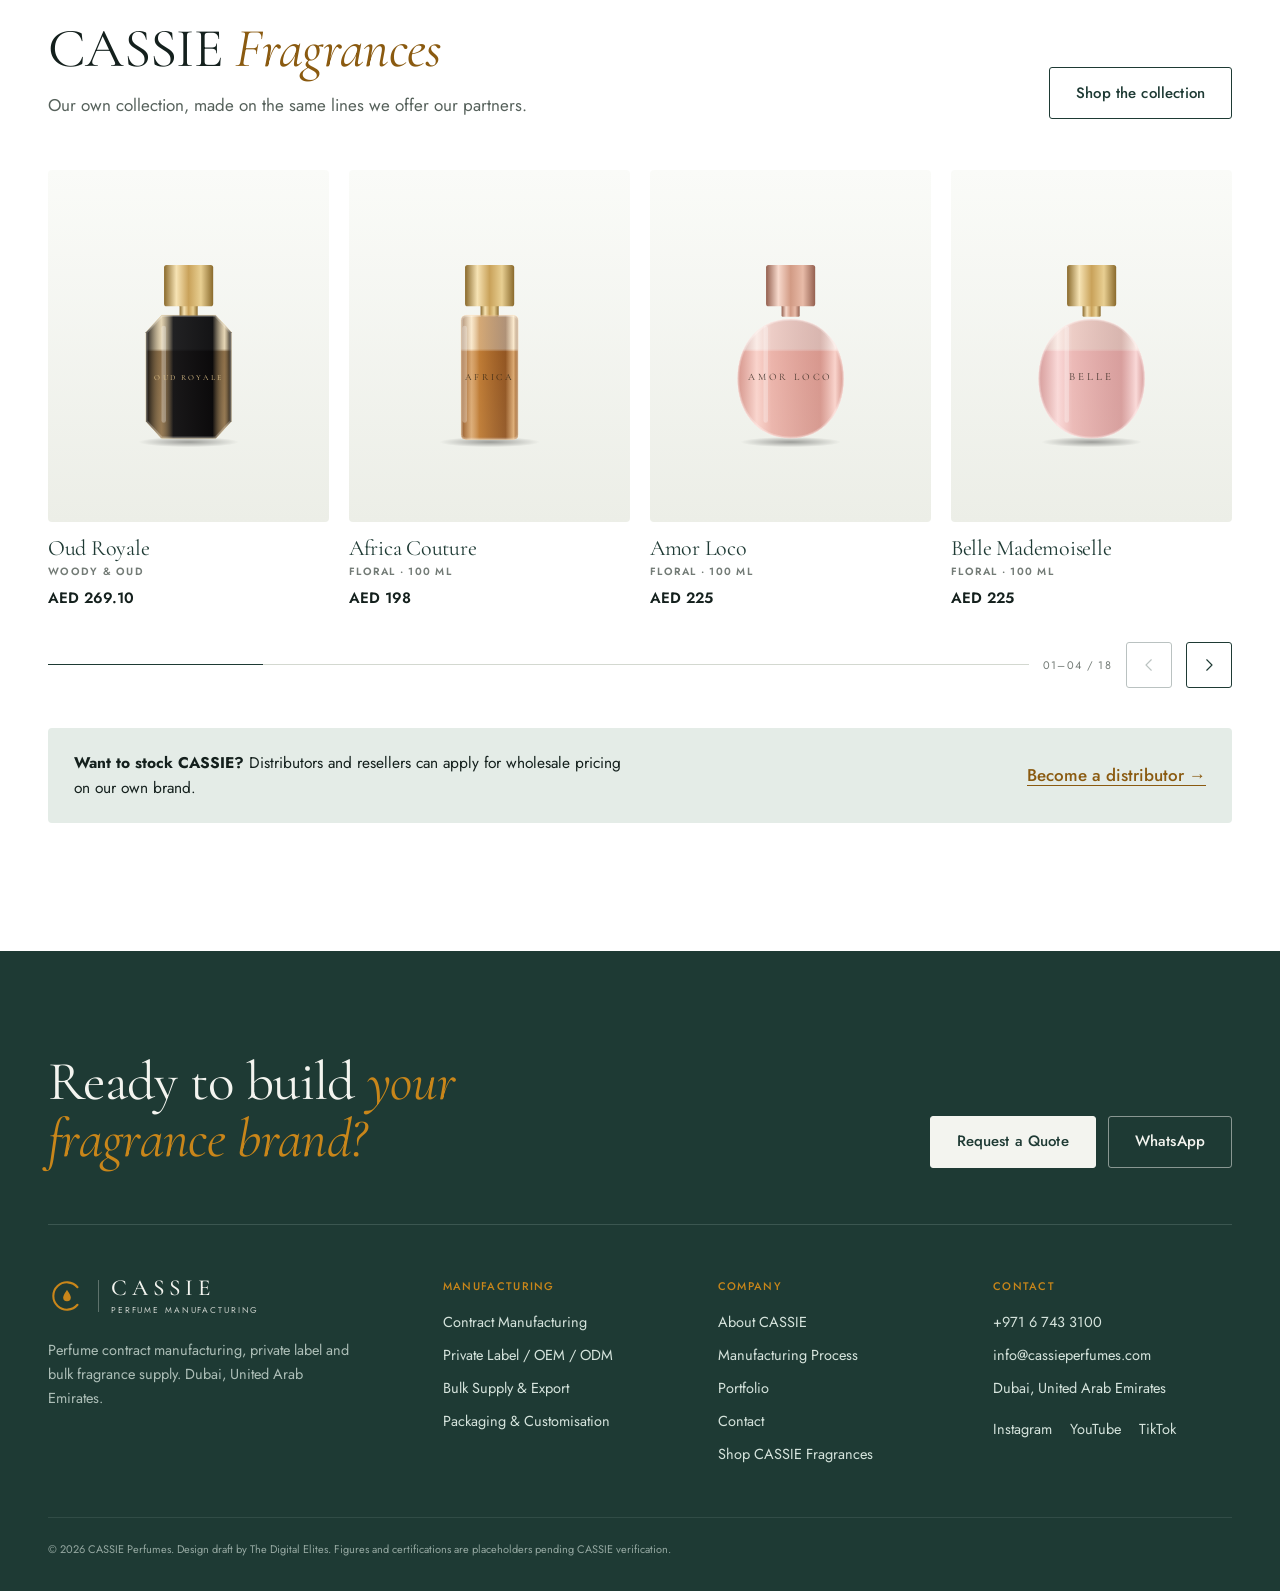
==== commit 57d3fd1f: "Portfolio carousel, font switch, independent shop filters, name on the product page bottle - Portfol" ====
--- a/about.html
+++ b/about.html
@@ -5,11 +5,11 @@
   <meta name="viewport" content="width=device-width, initial-scale=1">
   <title>About CASSIE | Perfume Manufacturer in the UAE</title>
   <meta name="description" content="CASSIE is a perfume house in the UAE that builds fragrance brands for partners worldwide. Meet the team and our own CASSIE Fragrances collection.">
-  <script>try{var q=new URLSearchParams(location.search).get('theme'),t=q||localStorage.getItem('cassie-theme');if(t==='rouge')document.documentElement.setAttribute('data-theme','rouge')}catch(e){}</script>
+  <script>try{var q=new URLSearchParams(location.search).get('theme'),t=q||localStorage.getItem('cassie-theme');if(t==='rouge')document.documentElement.setAttribute('data-theme','rouge');var f=new URLSearchParams(location.search).get('font')||localStorage.getItem('cassie-font');if(f==='playfair'||f==='instrument')document.documentElement.setAttribute('data-font',f)}catch(e){}</script>
   <link rel="preconnect" href="https://fonts.googleapis.com">
   <link rel="preconnect" href="https://fonts.gstatic.com" crossorigin>
-  <link href="https://fonts.googleapis.com/css2?family=Cormorant+Garamond:ital,wght@0,400;0,500;0,600;1,400;1,500&family=Jost:wght@300..600&display=swap" rel="stylesheet">
-  <link rel="stylesheet" href="style.css?v=20261020e">
+  <link href="https://fonts.googleapis.com/css2?family=Cormorant+Garamond:ital,wght@0,400;0,500;0,600;1,400;1,500&family=Jost:wght@300..600&family=Playfair+Display:ital,wght@0,400;0,500;0,600;1,400;1,500&family=Manrope:wght@300..700&family=Instrument+Serif:ital@0;1&family=Instrument+Sans:wght@400..600&display=swap" rel="stylesheet">
+  <link rel="stylesheet" href="style.css?v=20261020i">
 </head>
 <body>
 
@@ -29,7 +29,6 @@
   </defs>
 </svg>
 
-<div class="draft-flag">Design Draft 1 · <a href="https://sami9188.github.io/cassie-draft-2/">View Draft 2 →</a></div>
 
 <!-- ============ HEADER ============ -->
 <header class="site-header" id="top">
@@ -191,10 +190,10 @@
   <svg viewBox="0 0 24 24" width="24" height="24" fill="currentColor"><path d="M12 2a10 10 0 0 0-8.6 15.1L2 22l5-1.3A10 10 0 1 0 12 2zm0 18.2a8.2 8.2 0 0 1-4.2-1.1l-.3-.2-3 .8.8-2.9-.2-.3A8.2 8.2 0 1 1 12 20.2zm4.5-6.1c-.2-.1-1.5-.7-1.7-.8s-.4-.1-.6.1-.7.8-.8 1-.3.2-.5.1a6.7 6.7 0 0 1-3.3-2.9c-.2-.4.2-.4.7-1.3.1-.2 0-.3 0-.4l-.8-1.8c-.2-.5-.4-.4-.6-.4h-.5a1 1 0 0 0-.7.3 3 3 0 0 0-.9 2.2 5.2 5.2 0 0 0 1.1 2.7 11.8 11.8 0 0 0 4.5 4c1.7.7 2.3.8 3.2.6a2.7 2.7 0 0 0 1.8-1.3 2.2 2.2 0 0 0 .1-1.3c0-.1-.2-.2-.5-.3z"/></svg>
 </a>
 
-<script src="bottle.js?v=20261020e"></script>
-<script src="main.js?v=20261020e"></script>
-<script src="mist.js?v=20261020e"></script>
-<script src="products.js?v=20261020e"></script>
-<script src="shop.js?v=20261020e"></script>
+<script src="bottle.js?v=20261020i"></script>
+<script src="main.js?v=20261020i"></script>
+<script src="mist.js?v=20261020i"></script>
+<script src="products.js?v=20261020i"></script>
+<script src="shop.js?v=20261020i"></script>
 </body>
 </html>
--- a/style.css
+++ b/style.css
@@ -133,8 +133,6 @@
 .btn-outline-light { background: transparent; border-color: rgba(var(--porcelain-rgb), .5); color: var(--porcelain); }
 .btn-outline-light:hover { border-color: var(--porcelain); }
 
-.draft-flag { position: fixed; bottom: 18px; left: 18px; z-index: 90; background: var(--ink); color: var(--mist); font-family: var(--f-mono); font-size: 11px; letter-spacing: .04em; padding: 8px 12px; border-radius: 3px; }
-.draft-flag a { color: var(--saffron); margin-left: 4px; }
 
 /* ---------- Header ---------- */
 .site-header { position: sticky; top: 0; z-index: 60; background: rgba(var(--porcelain-rgb), .95); backdrop-filter: blur(10px); }
@@ -380,13 +378,18 @@
 .sheet-ft { display: flex; justify-content: space-between; gap: 8px; margin-top: 12px; font-size: 7.5px; color: var(--stone); }
 
 /* ---------- Theme switch ---------- */
-.theme-switch { position: fixed; left: 18px; bottom: 62px; z-index: 90; display: flex; align-items: center; gap: 4px; padding: 4px; background: rgba(var(--porcelain-rgb), .92); backdrop-filter: blur(8px); border: 1px solid var(--line); border-radius: 999px; box-shadow: 0 10px 26px -12px rgba(var(--ink-rgb), .35); font-family: var(--f-mono); font-size: 10.5px; font-weight: 600; letter-spacing: .12em; text-transform: uppercase; }
+.theme-switch { position: fixed; left: 18px; bottom: 18px; z-index: 90; display: flex; align-items: center; gap: 4px; padding: 4px; background: rgba(var(--porcelain-rgb), .92); backdrop-filter: blur(8px); border: 1px solid var(--line); border-radius: 999px; box-shadow: 0 10px 26px -12px rgba(var(--ink-rgb), .35); font-family: var(--f-mono); font-size: 10.5px; font-weight: 600; letter-spacing: .12em; text-transform: uppercase; }
 .theme-switch > span { padding: 0 8px 0 10px; color: var(--stone); }
 .theme-switch button { display: inline-flex; align-items: center; gap: 7px; border: 0; background: transparent; color: var(--ink); padding: 8px 12px; border-radius: 999px; cursor: pointer; letter-spacing: inherit; text-transform: inherit; font-weight: inherit; transition: background-color .3s var(--ease), color .3s var(--ease); }
 .theme-switch button i { width: 12px; height: 12px; border-radius: 50%; box-shadow: inset 0 0 0 1px rgba(255, 255, 255, .4); }
 .theme-switch [data-theme-set="vetiver"] i { background: linear-gradient(135deg, #1E3A34 50%, #C9861A 50%); }
 .theme-switch [data-theme-set="rouge"] i { background: linear-gradient(135deg, #5E0F24 50%, #B9735D 50%); }
 .theme-switch button[aria-pressed="true"] { background: var(--vetiver); color: var(--porcelain); }
+.theme-switch.font-switch { bottom: 66px; }
+.font-switch button { font-size: 15px; letter-spacing: 0; text-transform: none; font-weight: 400; padding: 6px 12px; }
+.font-switch [data-font-set="cormorant"] { font-family: "Cormorant Garamond", Georgia, serif; font-size: 16.5px; }
+.font-switch [data-font-set="playfair"] { font-family: "Playfair Display", Georgia, serif; }
+.font-switch [data-font-set="instrument"] { font-family: "Instrument Serif", Georgia, serif; font-size: 16px; }
 body, .site-header, .process, .kitspec, .marquee span { transition: background-color .5s var(--ease), color .5s var(--ease); }
 
 
@@ -503,8 +506,8 @@
   .tile figcaption span { opacity: 1; transform: none; max-width: 100%; }
   .tile figcaption { flex-direction: column; align-items: flex-start; }
   .theme-switch > span { display: none; }
-  .theme-switch { bottom: 18px; }
-  .draft-flag { display: none; }
+  .theme-switch { bottom: 14px; left: 12px; }
+  .font-switch { bottom: 62px; left: 12px; }
   .lockup-desc, .lockup-rule { display: none; }
   .hero-ctas .btn { flex: 1 1 100%; }
   .stat-n { font-size: 38px; }
@@ -662,7 +665,10 @@
 .sr-only { position: absolute !important; width: 1px; height: 1px; overflow: hidden; clip: rect(0 0 0 0); white-space: nowrap; }
 .shop-hero h1 { max-width: 16ch; }
 .catalogue { display: grid; grid-template-columns: 240px minmax(0, 1fr); gap: clamp(28px, 4vw, 56px); padding: clamp(36px, 4vw, 56px) var(--pad) var(--section); align-items: start; }
-.filters { position: sticky; top: 92px; display: grid; gap: 4px; }
+.filters { position: sticky; top: 92px; display: grid; gap: 4px; align-content: start; max-height: calc(100vh - 112px); overflow-y: auto; overscroll-behavior: contain; padding-right: 12px; margin-right: -12px; scrollbar-width: thin; scrollbar-color: rgba(var(--vetiver-rgb), .25) transparent; }
+.filters::-webkit-scrollbar { width: 4px; }
+.filters::-webkit-scrollbar-thumb { background: rgba(var(--vetiver-rgb), .25); border-radius: 4px; }
+.results { min-height: calc(100vh - 92px); }
 .filters-head { display: flex; justify-content: space-between; align-items: baseline; padding-bottom: 14px; border-bottom: 1px solid var(--line); }
 .filters-head h2 { font-family: var(--f-mono); font-size: 12px; font-weight: 700; letter-spacing: .16em; text-transform: uppercase; color: var(--vetiver); }
 .filters-head .text-link { background: none; border: 0; cursor: pointer; font-size: 13px; }
@@ -723,7 +729,21 @@
 .gallery-main .bottle-fallback { display: grid; place-items: center; }
 .gallery-main .bottle-fallback svg { width: 44%; }
 .gallery-main:hover img { transform: scale(1.6); }
-.gallery-thumbs { display: grid; grid-template-columns: repeat(4, minmax(0, 1fr)); gap: 10px; }
+.gallery-custom { position: absolute; inset: 0; display: grid; place-items: center; animation: swap .5s var(--ease); }
+.gallery-custom svg { width: 46%; filter: drop-shadow(18px 24px 22px rgba(var(--vetiver-rgb), .18)); }
+.gallery-main[data-view="custom"] { cursor: default; }
+.thumb-custom { position: relative; display: grid; place-items: center; }
+.thumb-custom svg { width: 38%; margin-top: -14px; }
+.thumb-custom span { position: absolute; left: 0; right: 0; bottom: 7px; font-family: var(--f-mono); font-size: 9px; font-weight: 600; letter-spacing: .12em; text-transform: uppercase; color: var(--vetiver); }
+.pdp-personal { display: grid; gap: 8px; padding: 18px; border: 1px solid var(--line); border-radius: var(--r-tile); background: rgba(var(--mist-rgb), .35); }
+.pdp-personal label { display: flex; justify-content: space-between; align-items: baseline; margin: 0; }
+.pdp-personal label span { font-family: var(--f-mono); font-size: 11px; font-weight: 600; letter-spacing: .12em; text-transform: uppercase; color: var(--saffron-deep); }
+.pdp-personal label em { font-style: normal; font-size: 12px; color: var(--stone); }
+.pdp-personal input { font-family: var(--f-display); font-size: 22px; letter-spacing: .14em; text-transform: uppercase; color: var(--vetiver); background: var(--white); border: 1px solid var(--line); border-radius: var(--r-ctl); height: 52px; padding: 0 14px; width: 100%; transition: border-color .24s var(--ease), box-shadow .24s var(--ease); }
+.pdp-personal input:focus { outline: none; border-color: var(--vetiver); box-shadow: 0 0 0 3px rgba(var(--vetiver-rgb), .12); }
+.pdp-personal input::placeholder { color: rgba(var(--vetiver-rgb), .35); letter-spacing: .06em; text-transform: none; }
+.pdp-personal p { font-size: 13.5px; color: var(--muted); }
+.gallery-thumbs { display: grid; grid-template-columns: repeat(5, minmax(0, 1fr)); gap: 10px; }
 .gallery-thumbs button { aspect-ratio: 1; padding: 0; border: 1px solid var(--line); border-radius: calc(var(--r-tile) / 2); overflow: hidden; background: var(--g1b); cursor: pointer; opacity: .65; transition: opacity .2s var(--ease), border-color .2s var(--ease); }
 .gallery-thumbs button[aria-selected="true"], .gallery-thumbs button:hover { opacity: 1; border-color: var(--vetiver); }
 .gallery-thumbs img { width: 100%; height: 100%; object-fit: cover; }
@@ -772,7 +792,7 @@
 }
 @media (max-width: 900px) {
   .catalogue { grid-template-columns: minmax(0, 1fr); }
-  .filters { position: fixed; inset: 0 0 0 auto; width: min(360px, 88vw); z-index: 120; background: var(--porcelain); padding: 24px 22px; overflow-y: auto; align-content: start; transform: translateX(100%); transition: transform .4s var(--ease); box-shadow: -30px 0 60px -30px rgba(var(--ink-rgb), .4); }
+  .filters { position: fixed; inset: 0 0 0 auto; width: min(360px, 88vw); max-height: none; margin-right: 0; z-index: 120; background: var(--porcelain); padding: 24px 22px; overflow-y: auto; align-content: start; transform: translateX(100%); transition: transform .4s var(--ease); box-shadow: -30px 0 60px -30px rgba(var(--ink-rgb), .4); }
   .filters.open { transform: none; }
   .filters-done { display: inline-flex; margin-top: 18px; }
   body.filters-open::after { content: ""; position: fixed; inset: 0; z-index: 110; background: rgba(var(--ink-rgb), .35); }
@@ -791,9 +811,10 @@
 .car-track { --per: 4; display: grid; grid-auto-flow: column; grid-auto-columns: calc((100% - (var(--per) - 1) * 20px) / var(--per)); gap: 20px; overflow-x: auto; scroll-snap-type: x mandatory; scrollbar-width: none; overscroll-behavior-x: contain; cursor: grab; outline: none; }
 .car-track::-webkit-scrollbar { display: none; }
 .car-track:focus-visible { box-shadow: 0 0 0 2px var(--saffron-deep); border-radius: var(--r-tile); }
-.car-track > .pcard { scroll-snap-align: start; }
+.car-track > * { scroll-snap-align: start; min-width: 0; }
+.port-track { padding-bottom: 4px; }
 .car-track.dragging { scroll-snap-type: none; cursor: grabbing; }
-.car-track.dragging .pcard { pointer-events: none; }
+.car-track.dragging > * { pointer-events: none; }
 .car-track img { -webkit-user-drag: none; user-select: none; }
 .car-controls { display: flex; align-items: center; gap: 14px; margin-top: clamp(22px, 2.4vw, 32px); }
 .car-progress { flex: 1; height: 1px; background: var(--line); position: relative; overflow: hidden; }
@@ -807,3 +828,21 @@
 @media (max-width: 820px) { .car-track { --per: 2.2; gap: 14px; grid-auto-columns: calc((100% - 2 * 14px) / 2.2); } }
 @media (max-width: 520px) { .car-track { grid-auto-columns: 70%; } .car-count { display: none; } }
 
+/* ---------- Font sets (switch at the bottom left) ---------- */
+/* Cormorant Garamond + Jost is the default; headings in the other sets are
+   matched to Cormorant's x-height so layouts keep their size. */
+:root[data-font="playfair"] {
+  --f-display: "Playfair Display", Georgia, serif;
+  --f-text: "Manrope", "Helvetica Neue", Arial, sans-serif;
+  --f-mono: "Manrope", "Helvetica Neue", Arial, sans-serif;
+}
+:root[data-font="instrument"] {
+  --f-display: "Instrument Serif", Georgia, serif;
+  --f-text: "Instrument Sans", "Helvetica Neue", Arial, sans-serif;
+  --f-mono: "Instrument Sans", "Helvetica Neue", Arial, sans-serif;
+}
+:root[data-font="playfair"] h1, :root[data-font="playfair"] h2, :root[data-font="playfair"] h3, :root[data-font="playfair"] h4,
+:root[data-font="instrument"] h1, :root[data-font="instrument"] h2, :root[data-font="instrument"] h3, :root[data-font="instrument"] h4 { font-size-adjust: ex-height 0.41; }
+:root[data-font="playfair"] body, :root[data-font="instrument"] body { font-size-adjust: ex-height 0.47; }
+:root[data-font="instrument"] h1, :root[data-font="instrument"] h2 { letter-spacing: -.02em; }
+
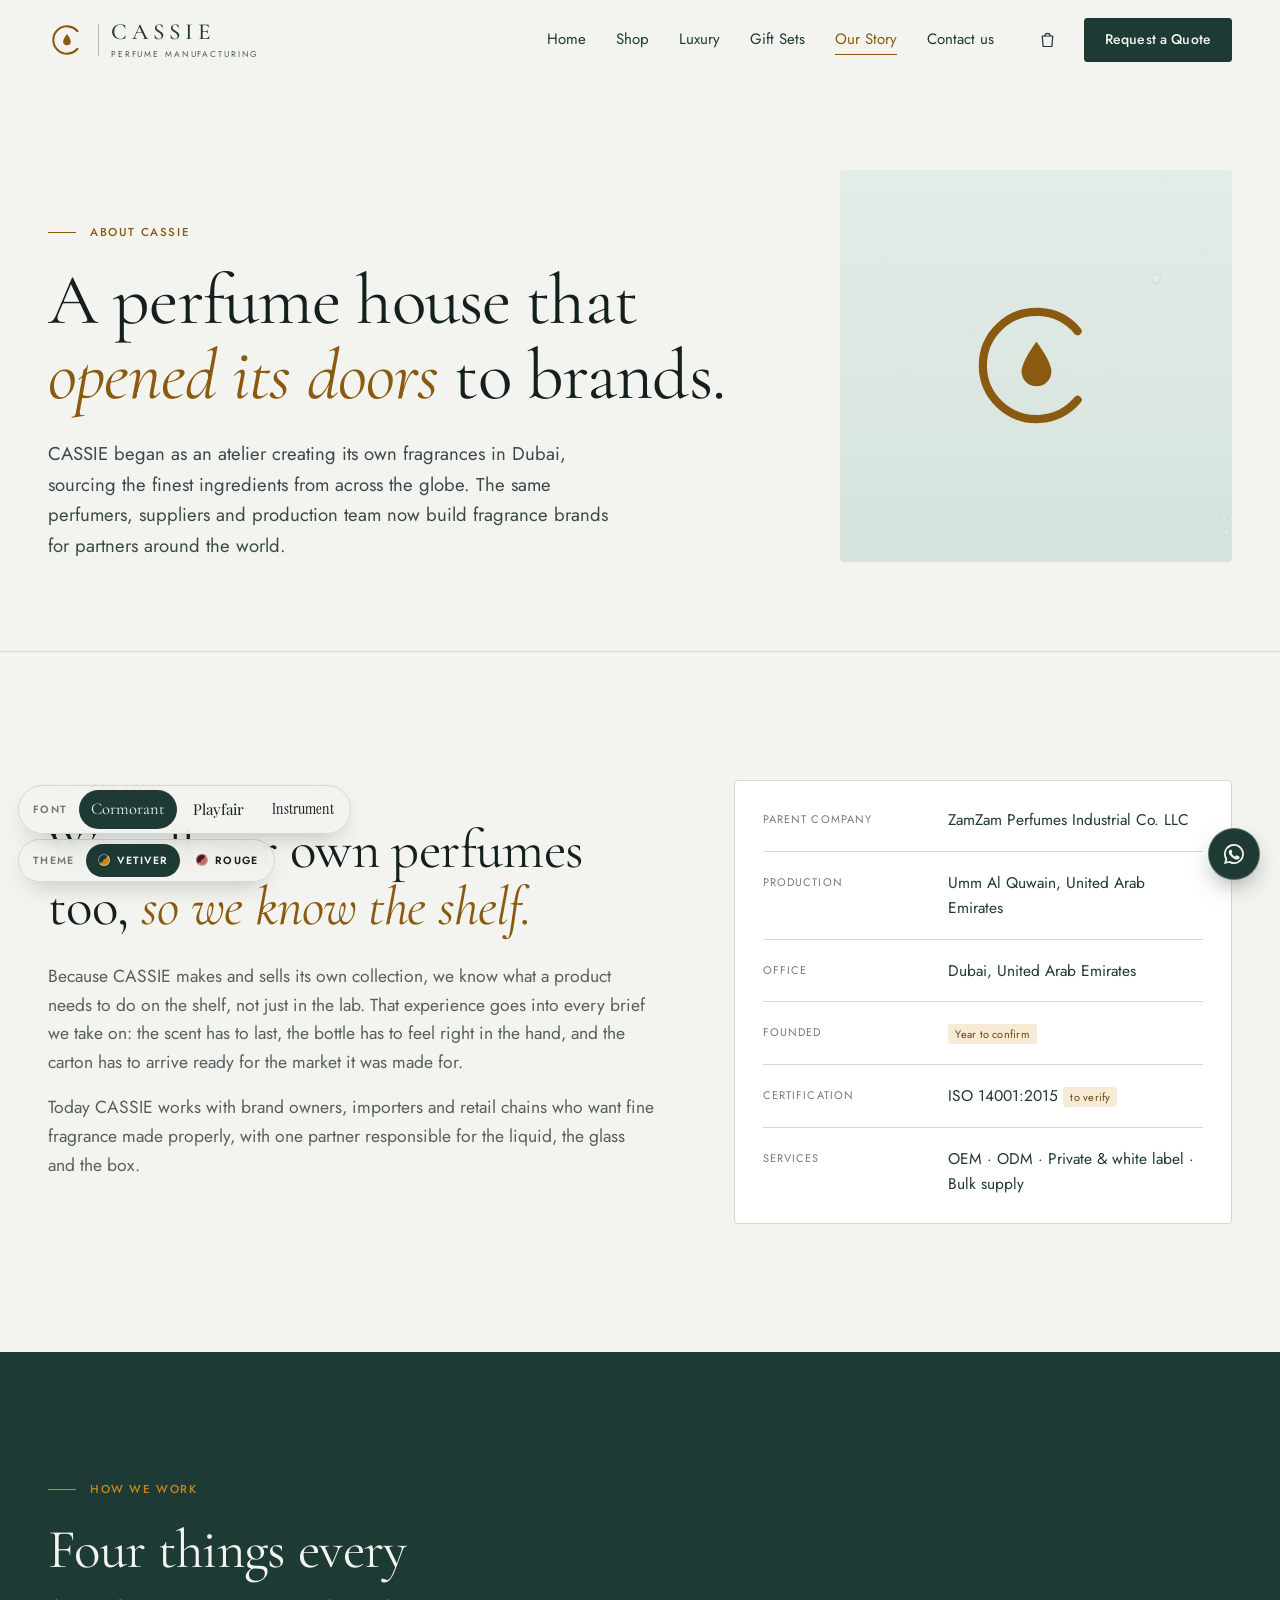
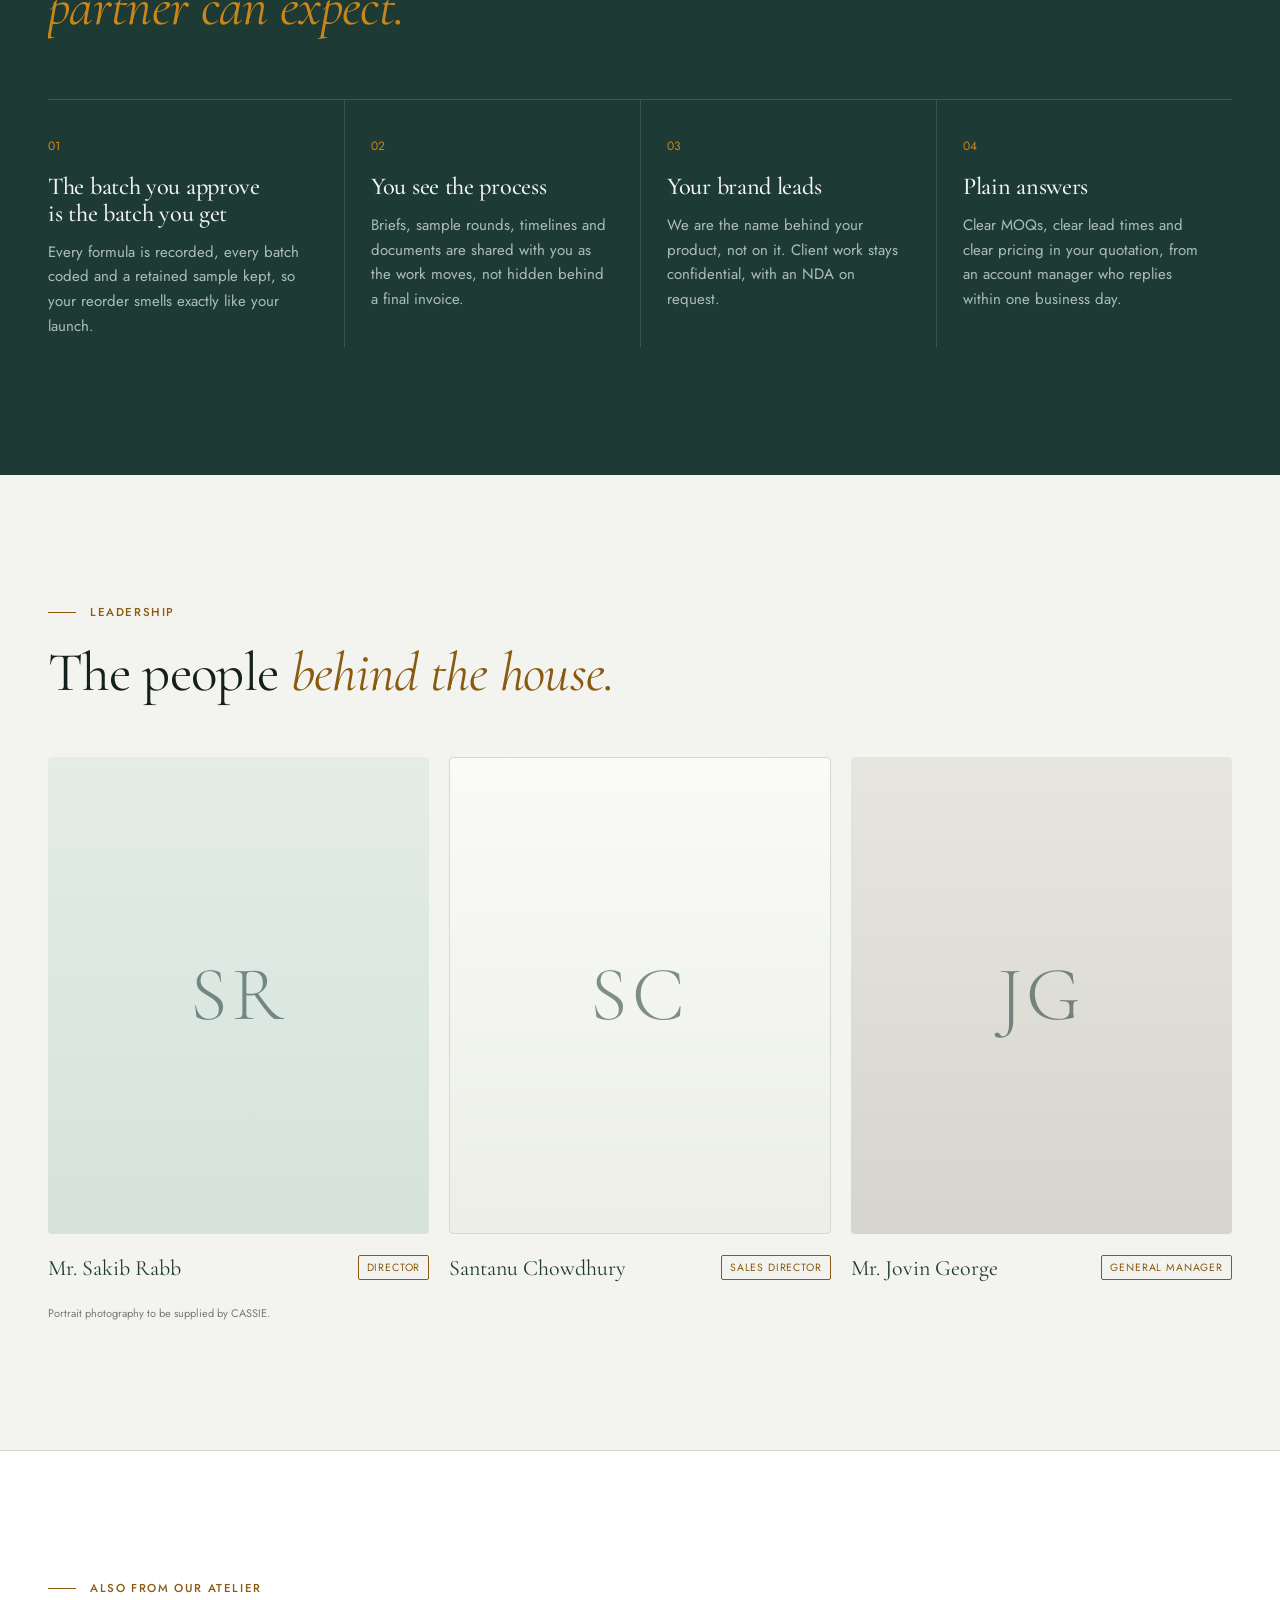
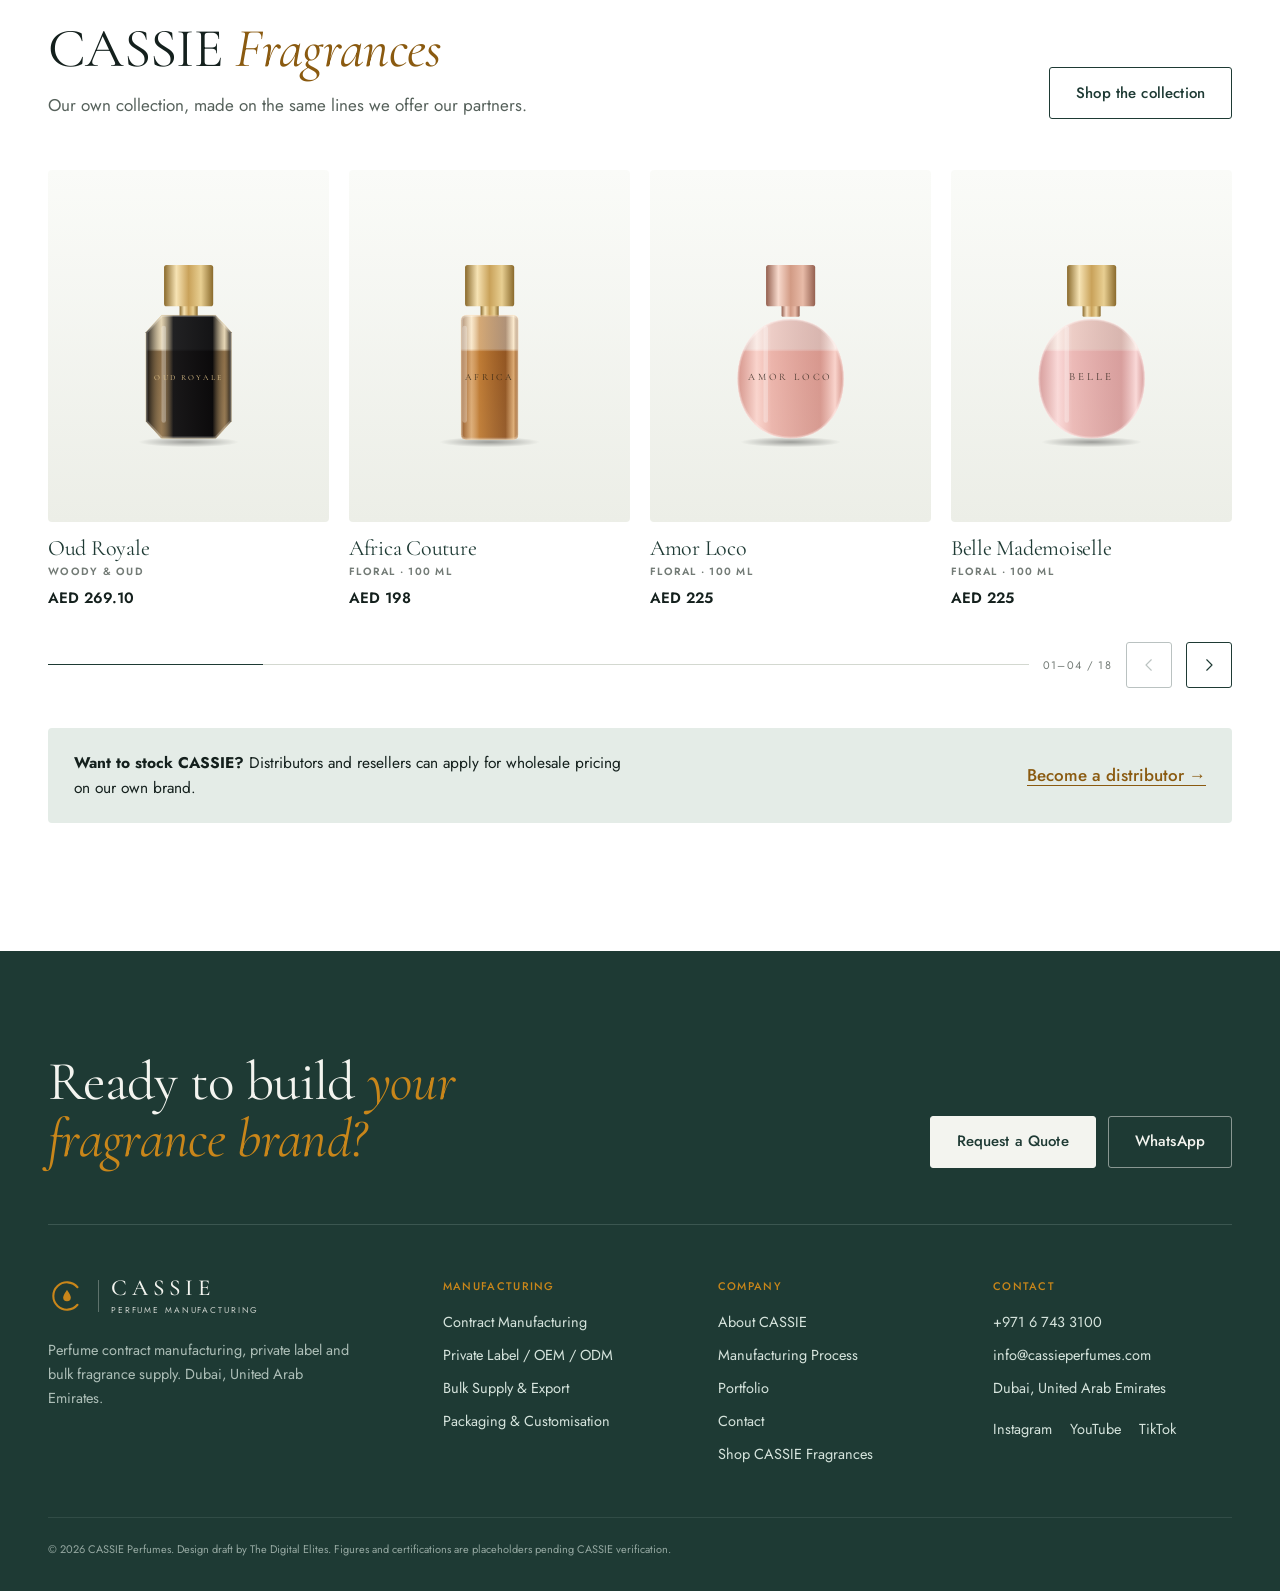
==== commit f805ff75: "Remove the name-on-label field from the product page Co-Authored-By: Claude Opus 5.5 (1M context) <n" ====
--- a/about.html
+++ b/about.html
@@ -9,7 +9,7 @@
   <link rel="preconnect" href="https://fonts.googleapis.com">
   <link rel="preconnect" href="https://fonts.gstatic.com" crossorigin>
   <link href="https://fonts.googleapis.com/css2?family=Cormorant+Garamond:ital,wght@0,400;0,500;0,600;1,400;1,500&family=Jost:wght@300..600&family=Playfair+Display:ital,wght@0,400;0,500;0,600;1,400;1,500&family=Manrope:wght@300..700&family=Instrument+Serif:ital@0;1&family=Instrument+Sans:wght@400..600&display=swap" rel="stylesheet">
-  <link rel="stylesheet" href="style.css?v=20261020i">
+  <link rel="stylesheet" href="style.css?v=20261020j">
 </head>
 <body>
 
@@ -190,10 +190,10 @@
   <svg viewBox="0 0 24 24" width="24" height="24" fill="currentColor"><path d="M12 2a10 10 0 0 0-8.6 15.1L2 22l5-1.3A10 10 0 1 0 12 2zm0 18.2a8.2 8.2 0 0 1-4.2-1.1l-.3-.2-3 .8.8-2.9-.2-.3A8.2 8.2 0 1 1 12 20.2zm4.5-6.1c-.2-.1-1.5-.7-1.7-.8s-.4-.1-.6.1-.7.8-.8 1-.3.2-.5.1a6.7 6.7 0 0 1-3.3-2.9c-.2-.4.2-.4.7-1.3.1-.2 0-.3 0-.4l-.8-1.8c-.2-.5-.4-.4-.6-.4h-.5a1 1 0 0 0-.7.3 3 3 0 0 0-.9 2.2 5.2 5.2 0 0 0 1.1 2.7 11.8 11.8 0 0 0 4.5 4c1.7.7 2.3.8 3.2.6a2.7 2.7 0 0 0 1.8-1.3 2.2 2.2 0 0 0 .1-1.3c0-.1-.2-.2-.5-.3z"/></svg>
 </a>
 
-<script src="bottle.js?v=20261020i"></script>
-<script src="main.js?v=20261020i"></script>
-<script src="mist.js?v=20261020i"></script>
-<script src="products.js?v=20261020i"></script>
-<script src="shop.js?v=20261020i"></script>
+<script src="bottle.js?v=20261020j"></script>
+<script src="main.js?v=20261020j"></script>
+<script src="mist.js?v=20261020j"></script>
+<script src="products.js?v=20261020j"></script>
+<script src="shop.js?v=20261020j"></script>
 </body>
 </html>
--- a/style.css
+++ b/style.css
@@ -729,21 +729,7 @@
 .gallery-main .bottle-fallback { display: grid; place-items: center; }
 .gallery-main .bottle-fallback svg { width: 44%; }
 .gallery-main:hover img { transform: scale(1.6); }
-.gallery-custom { position: absolute; inset: 0; display: grid; place-items: center; animation: swap .5s var(--ease); }
-.gallery-custom svg { width: 46%; filter: drop-shadow(18px 24px 22px rgba(var(--vetiver-rgb), .18)); }
-.gallery-main[data-view="custom"] { cursor: default; }
-.thumb-custom { position: relative; display: grid; place-items: center; }
-.thumb-custom svg { width: 38%; margin-top: -14px; }
-.thumb-custom span { position: absolute; left: 0; right: 0; bottom: 7px; font-family: var(--f-mono); font-size: 9px; font-weight: 600; letter-spacing: .12em; text-transform: uppercase; color: var(--vetiver); }
-.pdp-personal { display: grid; gap: 8px; padding: 18px; border: 1px solid var(--line); border-radius: var(--r-tile); background: rgba(var(--mist-rgb), .35); }
-.pdp-personal label { display: flex; justify-content: space-between; align-items: baseline; margin: 0; }
-.pdp-personal label span { font-family: var(--f-mono); font-size: 11px; font-weight: 600; letter-spacing: .12em; text-transform: uppercase; color: var(--saffron-deep); }
-.pdp-personal label em { font-style: normal; font-size: 12px; color: var(--stone); }
-.pdp-personal input { font-family: var(--f-display); font-size: 22px; letter-spacing: .14em; text-transform: uppercase; color: var(--vetiver); background: var(--white); border: 1px solid var(--line); border-radius: var(--r-ctl); height: 52px; padding: 0 14px; width: 100%; transition: border-color .24s var(--ease), box-shadow .24s var(--ease); }
-.pdp-personal input:focus { outline: none; border-color: var(--vetiver); box-shadow: 0 0 0 3px rgba(var(--vetiver-rgb), .12); }
-.pdp-personal input::placeholder { color: rgba(var(--vetiver-rgb), .35); letter-spacing: .06em; text-transform: none; }
-.pdp-personal p { font-size: 13.5px; color: var(--muted); }
-.gallery-thumbs { display: grid; grid-template-columns: repeat(5, minmax(0, 1fr)); gap: 10px; }
+.gallery-thumbs { display: grid; grid-template-columns: repeat(4, minmax(0, 1fr)); gap: 10px; }
 .gallery-thumbs button { aspect-ratio: 1; padding: 0; border: 1px solid var(--line); border-radius: calc(var(--r-tile) / 2); overflow: hidden; background: var(--g1b); cursor: pointer; opacity: .65; transition: opacity .2s var(--ease), border-color .2s var(--ease); }
 .gallery-thumbs button[aria-selected="true"], .gallery-thumbs button:hover { opacity: 1; border-color: var(--vetiver); }
 .gallery-thumbs img { width: 100%; height: 100%; object-fit: cover; }
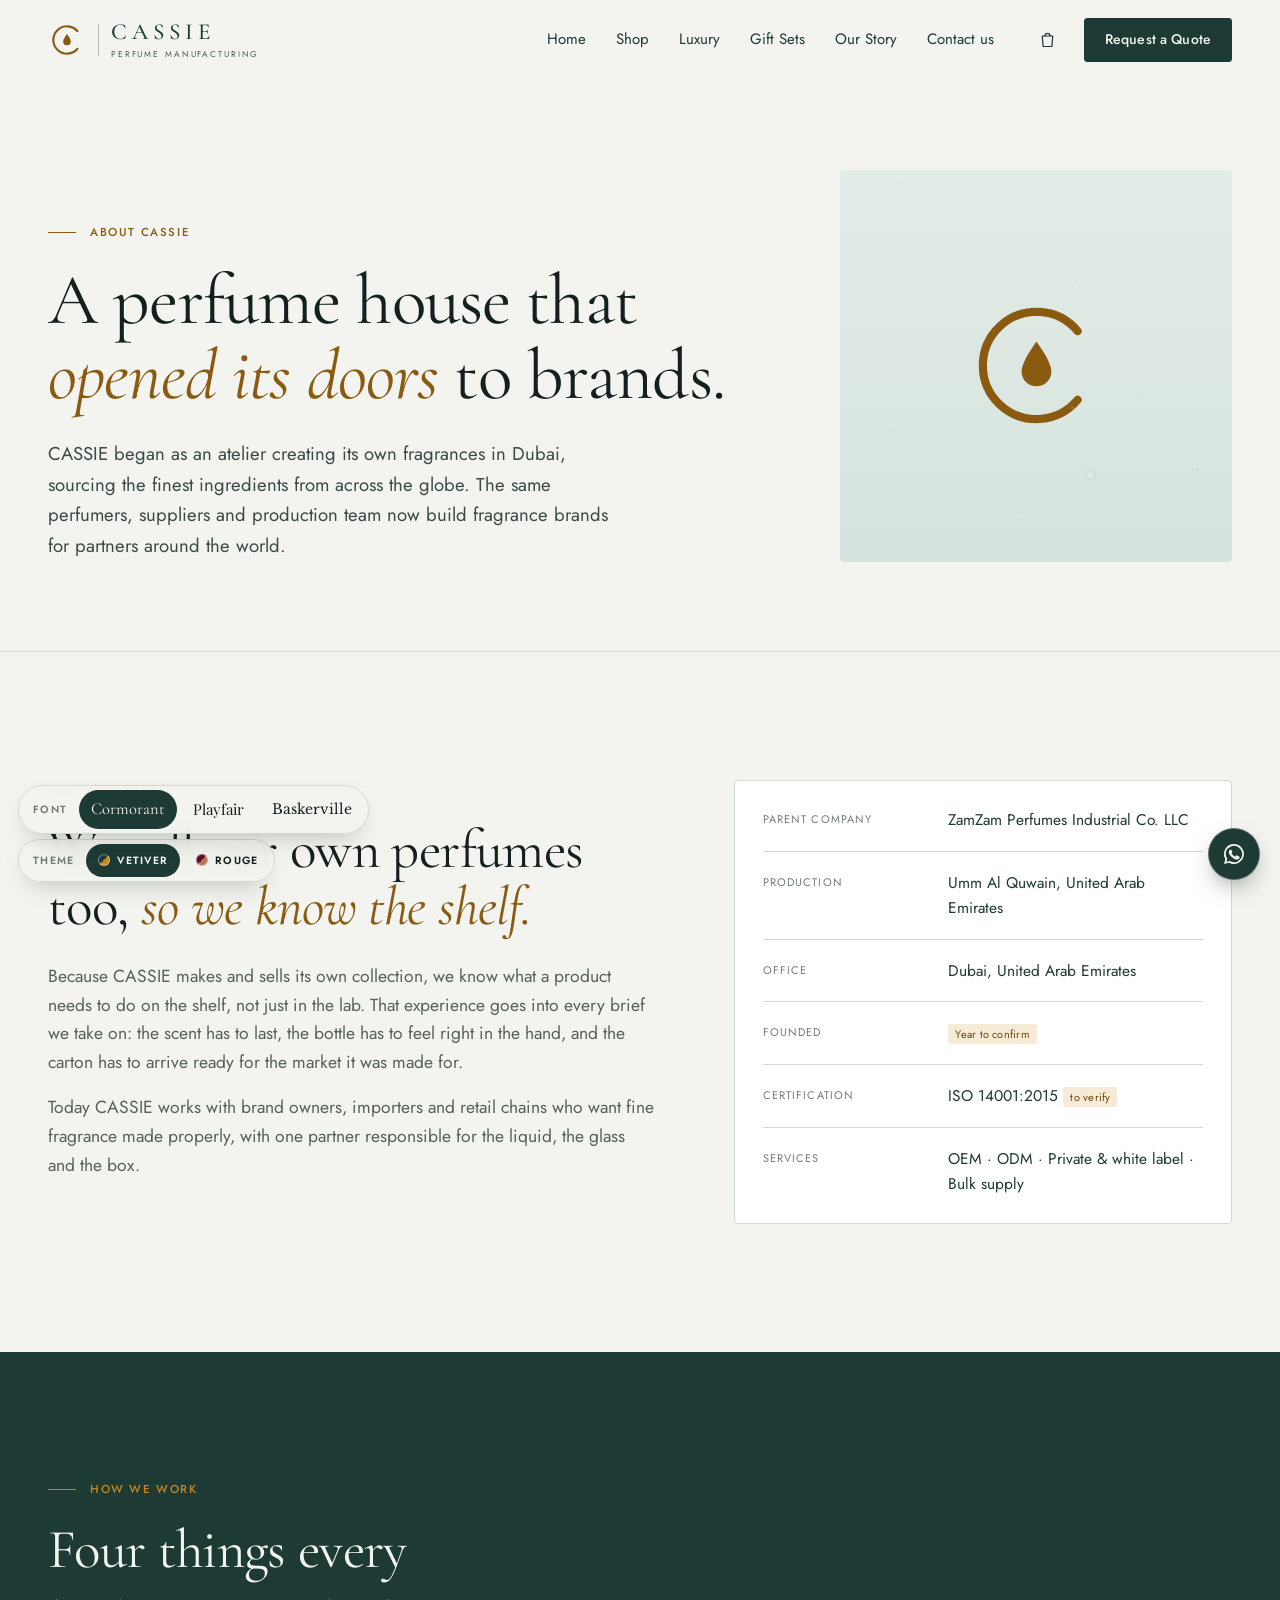
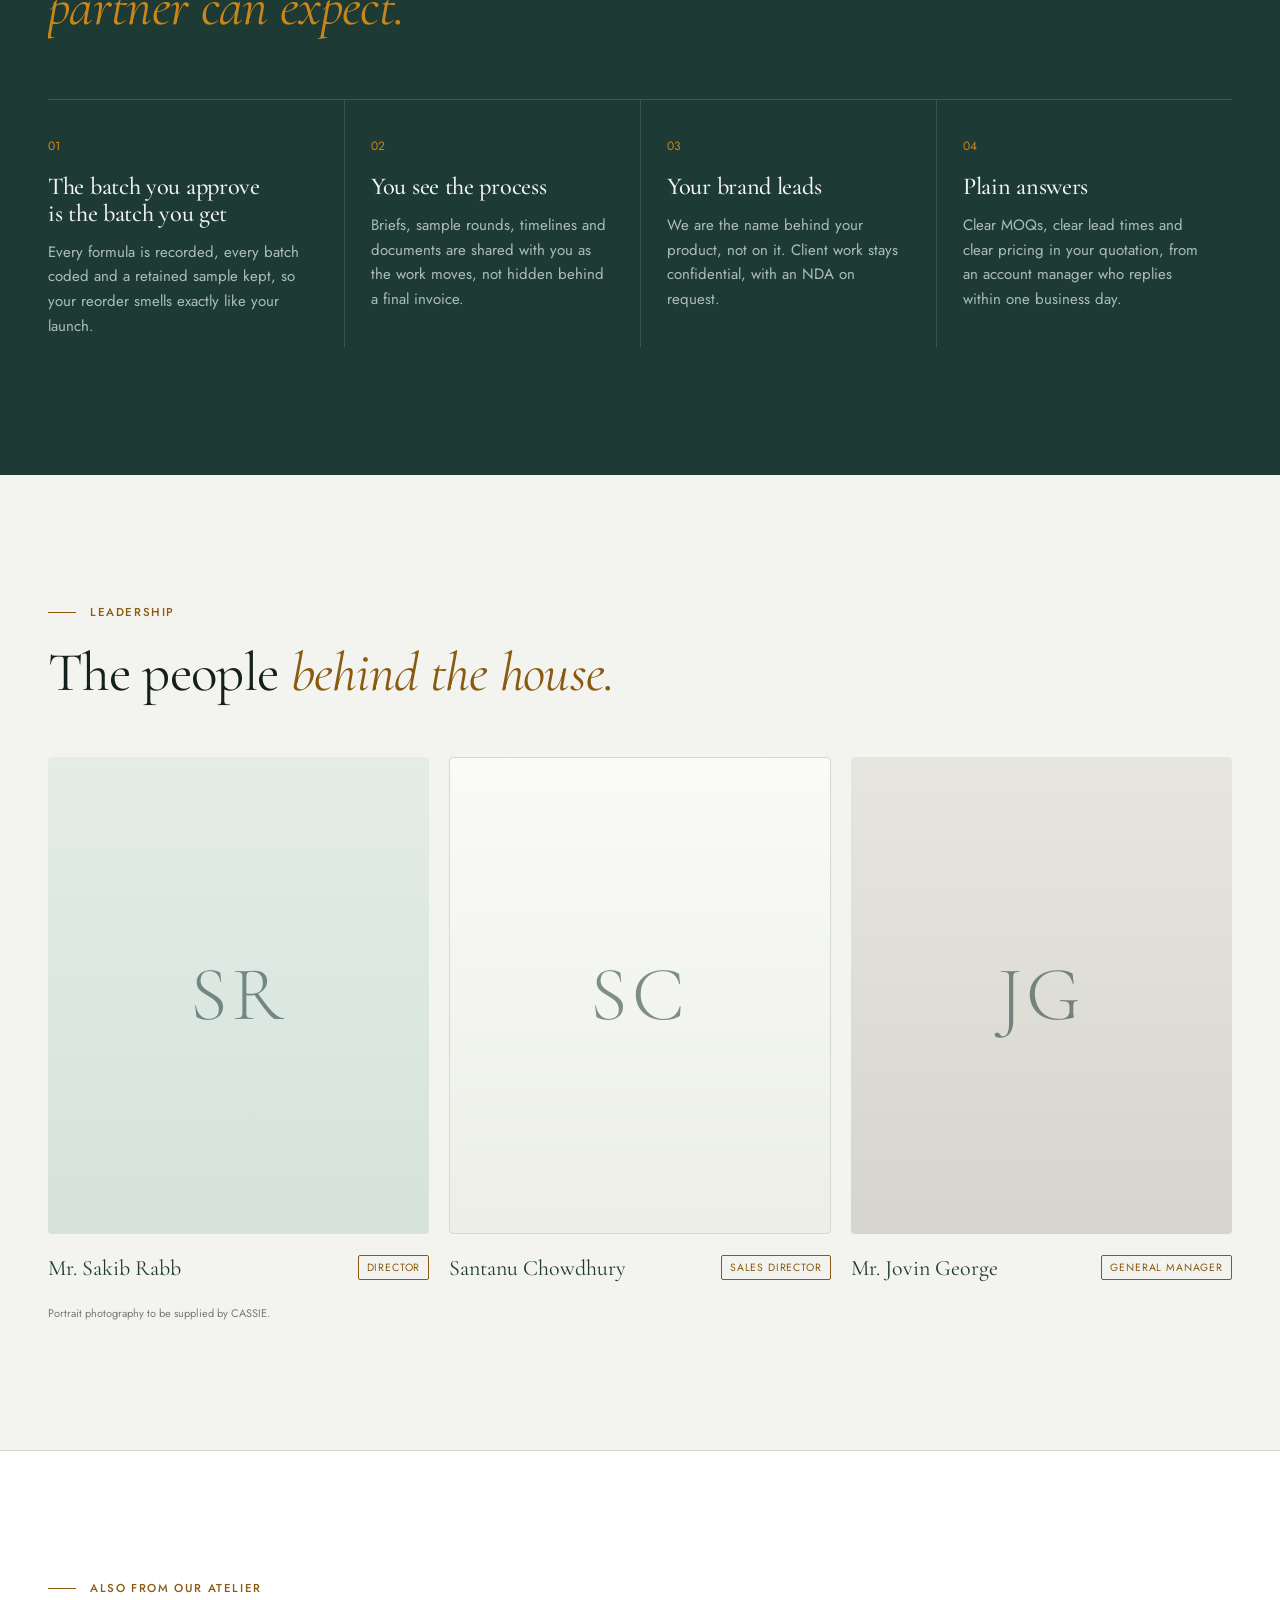
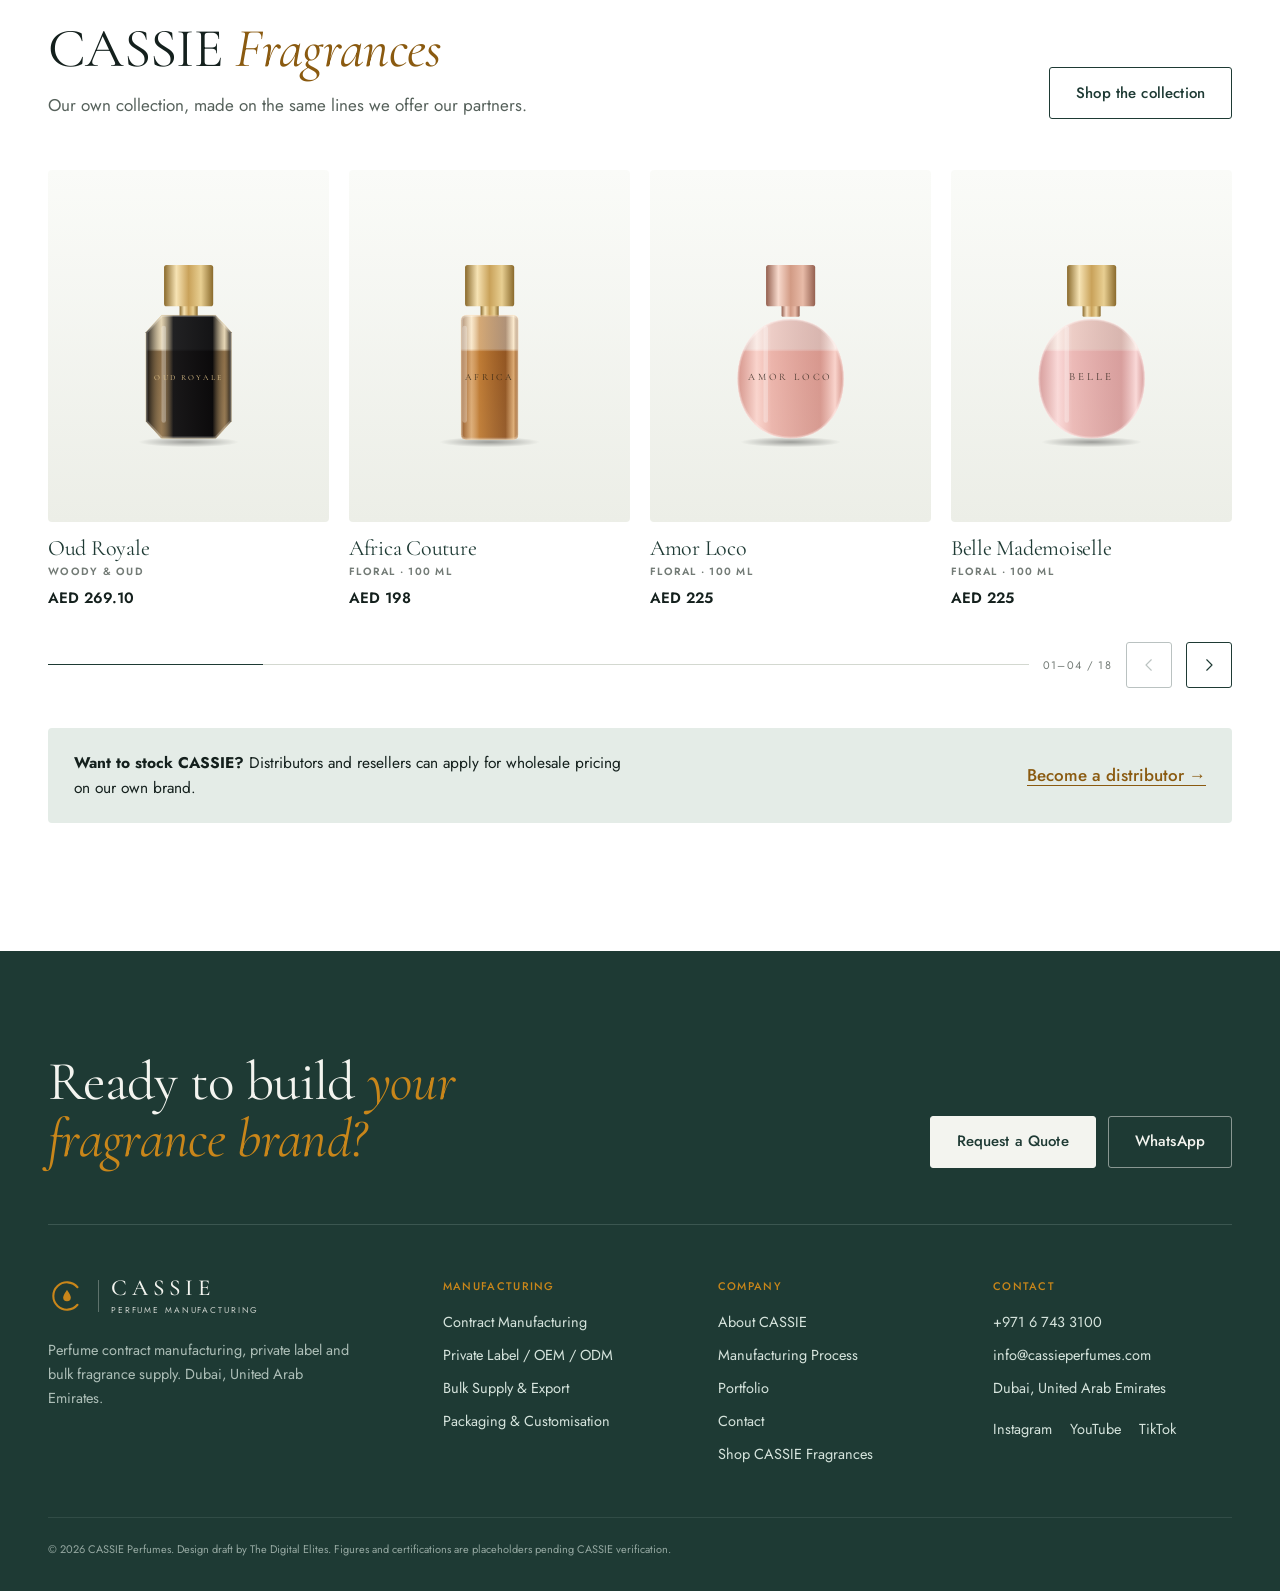
==== commit 3e56cdc8: "Header menu jumps to home sections (Shop keeps its page), Baskerville replaces Instrument Co-Authore" ====
--- a/about.html
+++ b/about.html
@@ -5,11 +5,11 @@
   <meta name="viewport" content="width=device-width, initial-scale=1">
   <title>About CASSIE | Perfume Manufacturer in the UAE</title>
   <meta name="description" content="CASSIE is a perfume house in the UAE that builds fragrance brands for partners worldwide. Meet the team and our own CASSIE Fragrances collection.">
-  <script>try{var q=new URLSearchParams(location.search).get('theme'),t=q||localStorage.getItem('cassie-theme');if(t==='rouge')document.documentElement.setAttribute('data-theme','rouge');var f=new URLSearchParams(location.search).get('font')||localStorage.getItem('cassie-font');if(f==='playfair'||f==='instrument')document.documentElement.setAttribute('data-font',f)}catch(e){}</script>
+  <script>try{var q=new URLSearchParams(location.search).get('theme'),t=q||localStorage.getItem('cassie-theme');if(t==='rouge')document.documentElement.setAttribute('data-theme','rouge');var f=new URLSearchParams(location.search).get('font')||localStorage.getItem('cassie-font');if(f==='playfair'||f==='baskerville')document.documentElement.setAttribute('data-font',f)}catch(e){}</script>
   <link rel="preconnect" href="https://fonts.googleapis.com">
   <link rel="preconnect" href="https://fonts.gstatic.com" crossorigin>
-  <link href="https://fonts.googleapis.com/css2?family=Cormorant+Garamond:ital,wght@0,400;0,500;0,600;1,400;1,500&family=Jost:wght@300..600&family=Playfair+Display:ital,wght@0,400;0,500;0,600;1,400;1,500&family=Manrope:wght@300..700&family=Instrument+Serif:ital@0;1&family=Instrument+Sans:wght@400..600&display=swap" rel="stylesheet">
-  <link rel="stylesheet" href="style.css?v=20261020j">
+  <link href="https://fonts.googleapis.com/css2?family=Cormorant+Garamond:ital,wght@0,400;0,500;0,600;1,400;1,500&family=Jost:wght@300..600&family=Playfair+Display:ital,wght@0,400;0,500;0,600;1,400;1,500&family=Manrope:wght@300..700&family=Libre+Baskerville:ital,wght@0,400;0,700;1,400&family=Montserrat:wght@300..600&display=swap" rel="stylesheet">
+  <link rel="stylesheet" href="style.css?v=20261020k">
 </head>
 <body>
 
@@ -41,10 +41,10 @@
     <ul class="nav-links">
       <li><a href="index.html">Home</a></li>
       <li><a href="shop.html">Shop</a></li>
-      <li><a href="shop.html?collection=Luxury">Luxury</a></li>
-      <li><a href="shop.html?category=Gift%20set">Gift Sets</a></li>
-      <li><a href="about.html" aria-current="page">Our Story</a></li>
-      <li><a href="contact.html">Contact us</a></li>
+      <li><a href="index.html#packaging">Luxury</a></li>
+      <li><a href="index.html#samples">Gift Sets</a></li>
+      <li><a href="index.html#atelier">Our Story</a></li>
+      <li><a href="index.html#rfq">Contact us</a></li>
       <li class="nav-links-cta"><a href="index.html#rfq" class="btn btn-primary">Request a Quote</a></li>
     </ul>
     <div class="nav-tools">
@@ -190,10 +190,10 @@
   <svg viewBox="0 0 24 24" width="24" height="24" fill="currentColor"><path d="M12 2a10 10 0 0 0-8.6 15.1L2 22l5-1.3A10 10 0 1 0 12 2zm0 18.2a8.2 8.2 0 0 1-4.2-1.1l-.3-.2-3 .8.8-2.9-.2-.3A8.2 8.2 0 1 1 12 20.2zm4.5-6.1c-.2-.1-1.5-.7-1.7-.8s-.4-.1-.6.1-.7.8-.8 1-.3.2-.5.1a6.7 6.7 0 0 1-3.3-2.9c-.2-.4.2-.4.7-1.3.1-.2 0-.3 0-.4l-.8-1.8c-.2-.5-.4-.4-.6-.4h-.5a1 1 0 0 0-.7.3 3 3 0 0 0-.9 2.2 5.2 5.2 0 0 0 1.1 2.7 11.8 11.8 0 0 0 4.5 4c1.7.7 2.3.8 3.2.6a2.7 2.7 0 0 0 1.8-1.3 2.2 2.2 0 0 0 .1-1.3c0-.1-.2-.2-.5-.3z"/></svg>
 </a>
 
-<script src="bottle.js?v=20261020j"></script>
-<script src="main.js?v=20261020j"></script>
-<script src="mist.js?v=20261020j"></script>
-<script src="products.js?v=20261020j"></script>
-<script src="shop.js?v=20261020j"></script>
+<script src="bottle.js?v=20261020k"></script>
+<script src="main.js?v=20261020k"></script>
+<script src="mist.js?v=20261020k"></script>
+<script src="products.js?v=20261020k"></script>
+<script src="shop.js?v=20261020k"></script>
 </body>
 </html>
--- a/style.css
+++ b/style.css
@@ -389,7 +389,7 @@
 .font-switch button { font-size: 15px; letter-spacing: 0; text-transform: none; font-weight: 400; padding: 6px 12px; }
 .font-switch [data-font-set="cormorant"] { font-family: "Cormorant Garamond", Georgia, serif; font-size: 16.5px; }
 .font-switch [data-font-set="playfair"] { font-family: "Playfair Display", Georgia, serif; }
-.font-switch [data-font-set="instrument"] { font-family: "Instrument Serif", Georgia, serif; font-size: 16px; }
+.font-switch [data-font-set="baskerville"] { font-family: "Libre Baskerville", Georgia, serif; font-size: 14px; }
 body, .site-header, .process, .kitspec, .marquee span { transition: background-color .5s var(--ease), color .5s var(--ease); }
 
 
@@ -526,8 +526,8 @@
 /* ==========================================================================
    Inner pages: About and Contact
    ========================================================================== */
-.nav-links a[aria-current="page"] { color: var(--saffron-deep); }
-.nav-links a[aria-current="page"]::after { transform: scaleX(1); }
+.nav-links a[aria-current] { color: var(--saffron-deep); }
+.nav-links a[aria-current]::after { transform: scaleX(1); }
 .text-link { color: var(--saffron-deep); font-weight: 500; text-decoration: underline; text-decoration-thickness: 1px; text-underline-offset: 4px; transition: color .24s var(--ease); }
 .text-link:hover { color: var(--vetiver); }
 
@@ -815,20 +815,20 @@
 @media (max-width: 520px) { .car-track { grid-auto-columns: 70%; } .car-count { display: none; } }
 
 /* ---------- Font sets (switch at the bottom left) ---------- */
-/* Cormorant Garamond + Jost is the default; headings in the other sets are
+/* Cormorant Garamond + Jost is the default, then Playfair Display + Manrope and Libre Baskerville + Montserrat; headings in the other sets are
    matched to Cormorant's x-height so layouts keep their size. */
 :root[data-font="playfair"] {
   --f-display: "Playfair Display", Georgia, serif;
   --f-text: "Manrope", "Helvetica Neue", Arial, sans-serif;
   --f-mono: "Manrope", "Helvetica Neue", Arial, sans-serif;
 }
-:root[data-font="instrument"] {
-  --f-display: "Instrument Serif", Georgia, serif;
-  --f-text: "Instrument Sans", "Helvetica Neue", Arial, sans-serif;
-  --f-mono: "Instrument Sans", "Helvetica Neue", Arial, sans-serif;
+:root[data-font="baskerville"] {
+  --f-display: "Libre Baskerville", Baskerville, Georgia, serif;
+  --f-text: "Montserrat", "Helvetica Neue", Arial, sans-serif;
+  --f-mono: "Montserrat", "Helvetica Neue", Arial, sans-serif;
 }
 :root[data-font="playfair"] h1, :root[data-font="playfair"] h2, :root[data-font="playfair"] h3, :root[data-font="playfair"] h4,
-:root[data-font="instrument"] h1, :root[data-font="instrument"] h2, :root[data-font="instrument"] h3, :root[data-font="instrument"] h4 { font-size-adjust: ex-height 0.41; }
-:root[data-font="playfair"] body, :root[data-font="instrument"] body { font-size-adjust: ex-height 0.47; }
-:root[data-font="instrument"] h1, :root[data-font="instrument"] h2 { letter-spacing: -.02em; }
-
+:root[data-font="baskerville"] h1, :root[data-font="baskerville"] h2, :root[data-font="baskerville"] h3, :root[data-font="baskerville"] h4 { font-size-adjust: ex-height 0.41; }
+:root[data-font="playfair"] body, :root[data-font="baskerville"] body { font-size-adjust: ex-height 0.47; }
+:root[data-font="baskerville"] h1, :root[data-font="baskerville"] h2 { letter-spacing: -.025em; }
+
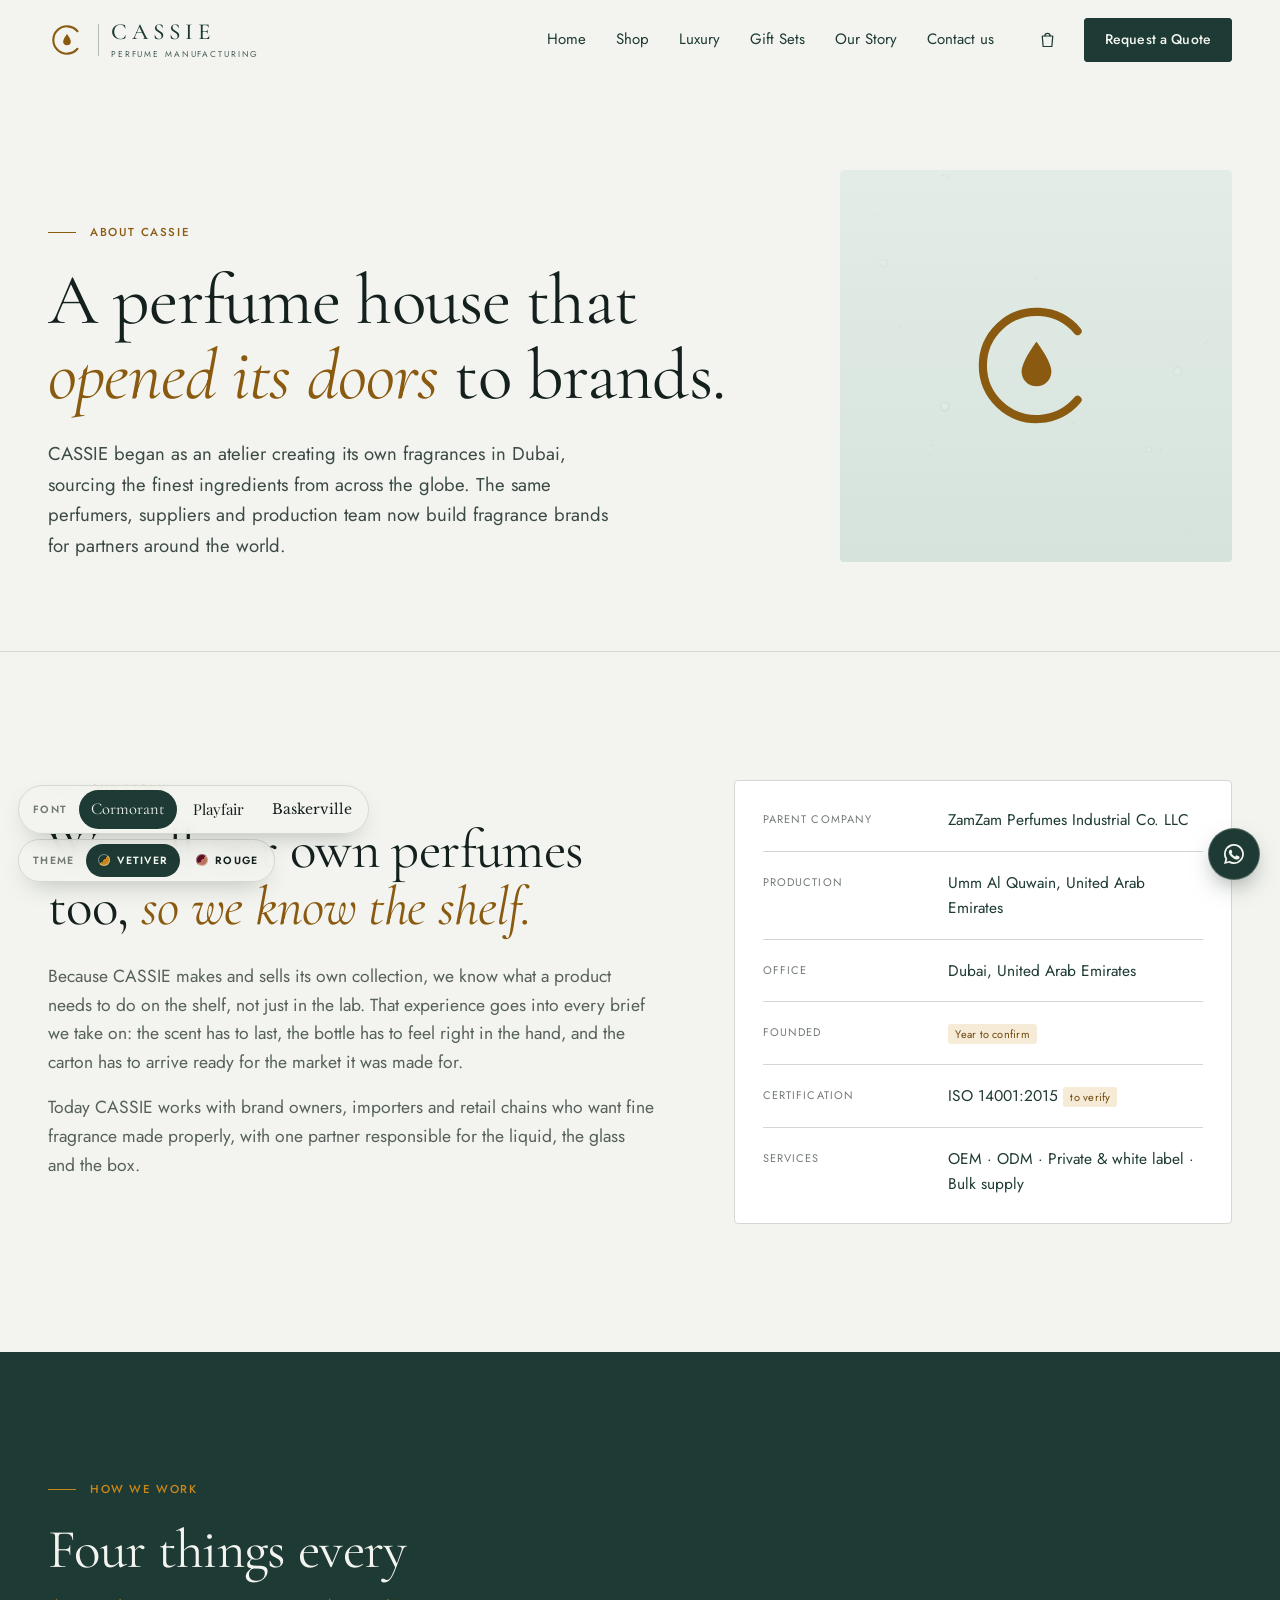
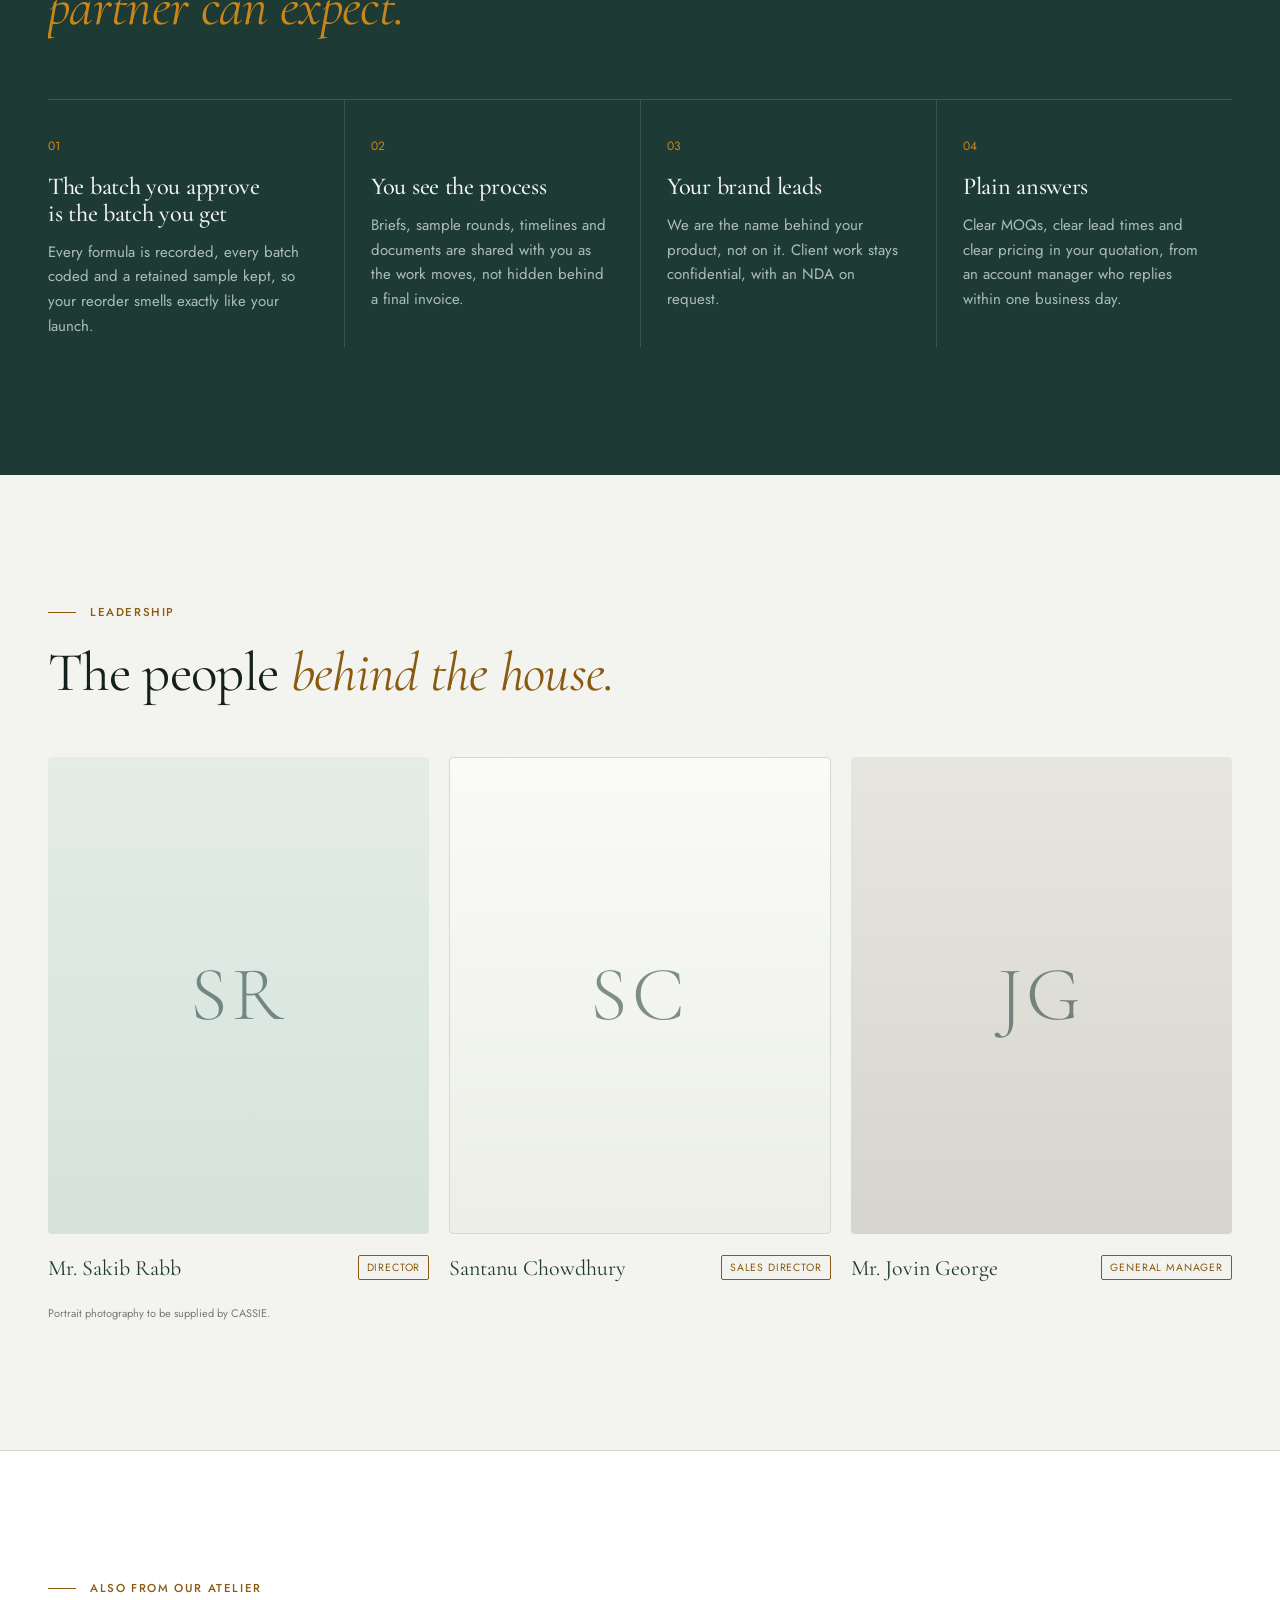
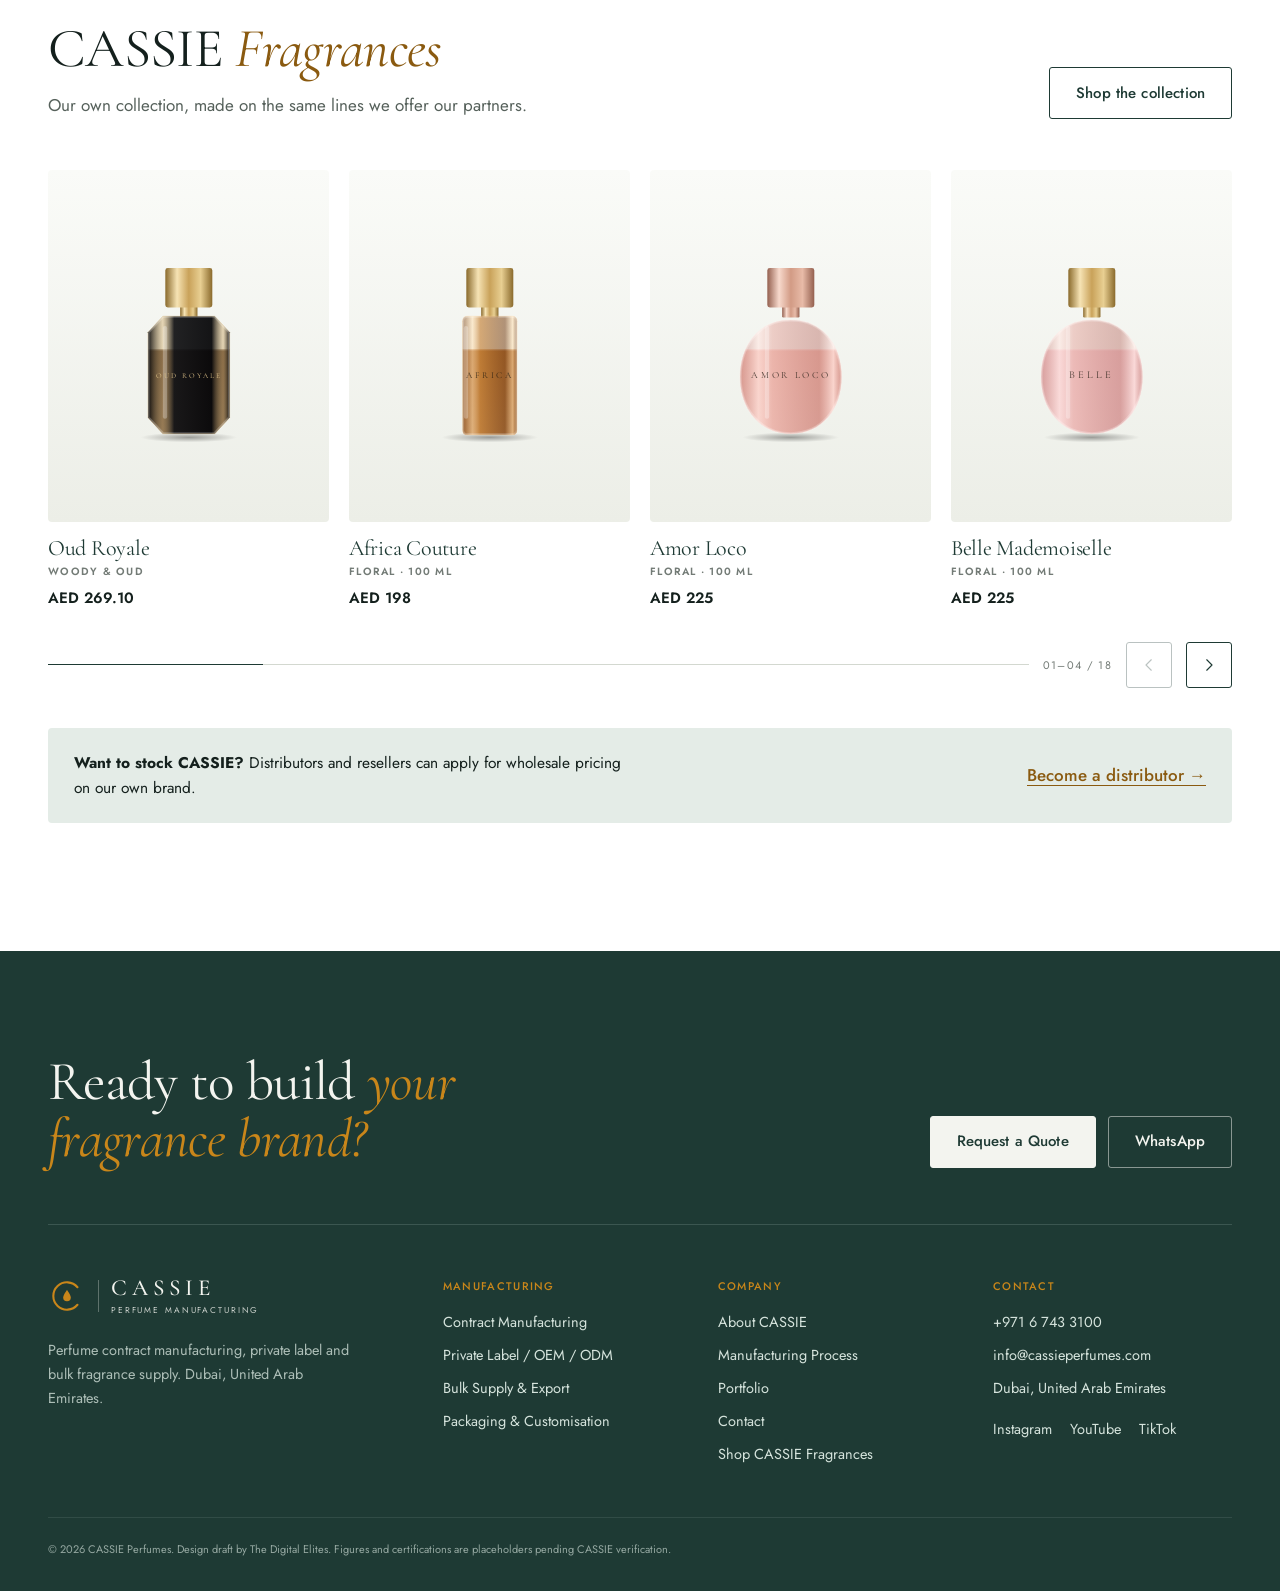
==== commit 1c8879f1: "Shop: sticky dropdown filters, four-up grid, still-life hero; richer product page; no side spray on " ====
--- a/about.html
+++ b/about.html
@@ -9,7 +9,7 @@
   <link rel="preconnect" href="https://fonts.googleapis.com">
   <link rel="preconnect" href="https://fonts.gstatic.com" crossorigin>
   <link href="https://fonts.googleapis.com/css2?family=Cormorant+Garamond:ital,wght@0,400;0,500;0,600;1,400;1,500&family=Jost:wght@300..600&family=Playfair+Display:ital,wght@0,400;0,500;0,600;1,400;1,500&family=Manrope:wght@300..700&family=Libre+Baskerville:ital,wght@0,400;0,700;1,400&family=Montserrat:wght@300..600&display=swap" rel="stylesheet">
-  <link rel="stylesheet" href="style.css?v=20261020k">
+  <link rel="stylesheet" href="style.css?v=20261020m">
 </head>
 <body>
 
@@ -190,10 +190,10 @@
   <svg viewBox="0 0 24 24" width="24" height="24" fill="currentColor"><path d="M12 2a10 10 0 0 0-8.6 15.1L2 22l5-1.3A10 10 0 1 0 12 2zm0 18.2a8.2 8.2 0 0 1-4.2-1.1l-.3-.2-3 .8.8-2.9-.2-.3A8.2 8.2 0 1 1 12 20.2zm4.5-6.1c-.2-.1-1.5-.7-1.7-.8s-.4-.1-.6.1-.7.8-.8 1-.3.2-.5.1a6.7 6.7 0 0 1-3.3-2.9c-.2-.4.2-.4.7-1.3.1-.2 0-.3 0-.4l-.8-1.8c-.2-.5-.4-.4-.6-.4h-.5a1 1 0 0 0-.7.3 3 3 0 0 0-.9 2.2 5.2 5.2 0 0 0 1.1 2.7 11.8 11.8 0 0 0 4.5 4c1.7.7 2.3.8 3.2.6a2.7 2.7 0 0 0 1.8-1.3 2.2 2.2 0 0 0 .1-1.3c0-.1-.2-.2-.5-.3z"/></svg>
 </a>
 
-<script src="bottle.js?v=20261020k"></script>
-<script src="main.js?v=20261020k"></script>
-<script src="mist.js?v=20261020k"></script>
-<script src="products.js?v=20261020k"></script>
-<script src="shop.js?v=20261020k"></script>
+<script src="bottle.js?v=20261020m"></script>
+<script src="main.js?v=20261020m"></script>
+<script src="mist.js?v=20261020m"></script>
+<script src="products.js?v=20261020m"></script>
+<script src="shop.js?v=20261020m"></script>
 </body>
 </html>
--- a/style.css
+++ b/style.css
@@ -663,20 +663,55 @@
    Shop and product pages
    ========================================================================== */
 .sr-only { position: absolute !important; width: 1px; height: 1px; overflow: hidden; clip: rect(0 0 0 0); white-space: nowrap; }
-.shop-hero h1 { max-width: 16ch; }
-.catalogue { display: grid; grid-template-columns: 240px minmax(0, 1fr); gap: clamp(28px, 4vw, 56px); padding: clamp(36px, 4vw, 56px) var(--pad) var(--section); align-items: start; }
-.filters { position: sticky; top: 92px; display: grid; gap: 4px; align-content: start; max-height: calc(100vh - 112px); overflow-y: auto; overscroll-behavior: contain; padding-right: 12px; margin-right: -12px; scrollbar-width: thin; scrollbar-color: rgba(var(--vetiver-rgb), .25) transparent; }
-.filters::-webkit-scrollbar { width: 4px; }
-.filters::-webkit-scrollbar-thumb { background: rgba(var(--vetiver-rgb), .25); border-radius: 4px; }
-.results { min-height: calc(100vh - 92px); }
-.filters-head { display: flex; justify-content: space-between; align-items: baseline; padding-bottom: 14px; border-bottom: 1px solid var(--line); }
-.filters-head h2 { font-family: var(--f-mono); font-size: 12px; font-weight: 700; letter-spacing: .16em; text-transform: uppercase; color: var(--vetiver); }
-.filters-head .text-link { background: none; border: 0; cursor: pointer; font-size: 13px; }
-.fgroup { border: 0; border-bottom: 1px solid var(--line); padding: 16px 0 14px; }
-.fgroup legend { font-family: var(--f-mono); font-size: 10.5px; font-weight: 700; letter-spacing: .16em; text-transform: uppercase; color: var(--saffron-deep); margin-bottom: 10px; padding: 0; float: left; width: 100%; }
-.fgroup legend + * { clear: both; }
-.fopt { display: flex; align-items: center; gap: 10px; padding: 5px 0; font-size: 15px; cursor: pointer; }
-.fopt input { appearance: none; width: 16px; height: 16px; border: 1px solid var(--stone); border-radius: 3px; display: grid; place-items: center; cursor: pointer; transition: background-color .2s var(--ease), border-color .2s var(--ease); }
+/* Shop hero: copy on a deep ground with a lit still life of CASSIE bottles */
+.shop-hero { position: relative; isolation: isolate; overflow: hidden; display: grid; grid-template-columns: minmax(0, 1fr) minmax(0, 1fr); align-items: center; gap: clamp(24px, 4vw, 64px); min-height: min(640px, calc(100vh - 80px)); padding: clamp(56px, 6vw, 88px) var(--pad); color: var(--porcelain);
+  background: radial-gradient(70% 90% at 78% 40%, rgba(var(--saffron-rgb), .22), transparent 60%), radial-gradient(60% 80% at 10% 100%, rgba(var(--mist-rgb), .10), transparent 70%), linear-gradient(160deg, var(--vetiver) 0%, var(--vetiver-2) 55%, var(--ink) 100%); }
+.shop-hero::before { content: ""; position: absolute; inset: 0; z-index: -1; opacity: .5; background-image: radial-gradient(rgba(var(--porcelain-rgb), .08) 1px, transparent 1px); background-size: 22px 22px; mask-image: linear-gradient(90deg, #000, transparent 60%); }
+.shop-hero .eyebrow { color: var(--saffron); }
+.shop-hero .eyebrow::before { background: var(--saffron); }
+.shop-hero h1 { max-width: 13ch; color: var(--porcelain); font-size: clamp(44px, 5.4vw, 80px); margin-bottom: 22px; }
+.shop-hero h1 em { color: var(--saffron); }
+.shop-hero .page-lede { color: var(--on-dark); max-width: 44ch; }
+.shop-hero-links { display: flex; flex-wrap: wrap; gap: 10px; margin-top: 30px; }
+.shop-hero-links a { padding: 10px 18px; border: 1px solid rgba(var(--porcelain-rgb), .35); border-radius: 999px; font-size: 14px; color: var(--porcelain); transition: background-color .25s var(--ease), color .25s var(--ease), border-color .25s var(--ease); }
+.shop-hero-links a:hover { background: var(--porcelain); color: var(--vetiver); border-color: var(--porcelain); }
+.shop-hero-scene { position: relative; height: clamp(360px, 40vw, 520px); }
+.scene-arch { position: absolute; left: 12%; right: 12%; top: 0; bottom: 16%; border-radius: 999px 999px 0 0; background: linear-gradient(180deg, rgba(var(--porcelain-rgb), .16), rgba(var(--porcelain-rgb), .04)); border: 1px solid rgba(var(--porcelain-rgb), .14); border-bottom: 0; }
+.scene-light { position: absolute; left: 20%; right: 20%; top: -10%; height: 70%; background: radial-gradient(50% 60% at 50% 30%, rgba(255, 244, 222, .35), transparent 70%); filter: blur(10px); animation: sceneGlow 7s ease-in-out infinite alternate; }
+@keyframes sceneGlow { to { opacity: .6; transform: translateX(4%); } }
+.scene-plinth { position: absolute; bottom: 8%; display: flex; justify-content: center; align-items: flex-end; border-radius: 6px 6px 0 0; background: linear-gradient(180deg, rgba(var(--porcelain-rgb), .9), rgba(var(--porcelain-rgb), .62)); box-shadow: 0 30px 40px -24px rgba(0, 0, 0, .55); }
+.scene-plinth::after { content: ""; position: absolute; left: -6%; right: -6%; bottom: -10px; height: 10px; background: rgba(0, 0, 0, .25); filter: blur(8px); z-index: -1; }
+.scene-bottle { position: absolute; bottom: 100%; left: 50%; transform: translateX(-50%); animation: sceneFloat 6s ease-in-out infinite; }
+@keyframes sceneFloat { 0%, 100% { transform: translate(-50%, 0); } 50% { transform: translate(-50%, -8px); } }
+.scene-bottle svg { width: 100%; height: auto; display: block; filter: drop-shadow(10px 18px 14px rgba(0, 0, 0, .35)); }
+.p1 { left: 6%; width: 18%; height: 18%; }
+.p1 .scene-bottle { width: 78%; animation-delay: -1s; }
+.p2 { left: 27%; width: 24%; height: 30%; }
+.p2 .scene-bottle { width: 100%; animation-delay: -3s; }
+.p3 { left: 54%; width: 20%; height: 22%; }
+.p3 .scene-bottle { width: 92%; animation-delay: -2s; }
+.p4 { left: 77%; width: 17%; height: 14%; }
+.p4 .scene-bottle { width: 76%; animation-delay: -4s; }
+
+/* Catalogue: a sticky bar of filter dropdowns over a four-up grid */
+.catalogue { --pad: clamp(20px, 3.2vw, 56px); padding: 0 0 var(--section); }
+.fbar { position: sticky; top: 68px; z-index: 50; background: rgba(var(--porcelain-rgb), .96); backdrop-filter: blur(10px); border-bottom: 1px solid var(--line); transition: box-shadow .3s var(--ease); }
+.fbar.stuck { box-shadow: 0 14px 28px -22px rgba(var(--ink-rgb), .45); }
+.fbar-row { display: flex; align-items: center; gap: 14px 20px; padding: 14px var(--pad); }
+.fbar-drops { display: flex; align-items: center; gap: 8px; flex: 1 1 auto; min-width: 0; }
+.fbar-tools { display: flex; align-items: center; gap: 12px; flex: 0 1 460px; }
+.fdrop-btn { display: inline-flex; align-items: center; gap: 8px; white-space: nowrap; padding: 10px 14px 10px 16px; border: 1px solid var(--line); border-radius: var(--r-btn); background: var(--white); color: var(--vetiver); font-size: 14px; cursor: pointer; transition: border-color .2s var(--ease), background-color .2s var(--ease), color .2s var(--ease); }
+.fdrop-btn svg { width: 15px; height: 15px; fill: none; stroke: currentColor; stroke-width: 1.6; stroke-linecap: round; stroke-linejoin: round; transition: transform .25s var(--ease); }
+.fdrop-btn em { font-style: normal; font-size: 11px; font-weight: 600; min-width: 20px; height: 20px; padding: 0 6px; display: inline-grid; place-items: center; border-radius: 999px; background: var(--vetiver); color: var(--porcelain); }
+.fdrop-btn em:empty { display: none; }
+.fdrop-btn:hover, .fdrop.open .fdrop-btn { border-color: var(--vetiver); }
+.fdrop.open .fdrop-btn svg { transform: rotate(180deg); }
+.fdrop-panel { position: fixed; z-index: 70; top: 0; left: 16px; min-width: 240px; max-width: calc(100vw - 32px); padding: 14px 18px; background: var(--porcelain); border: 1px solid var(--line); border-radius: var(--r-tile); box-shadow: 0 24px 50px -24px rgba(var(--ink-rgb), .45); visibility: hidden; opacity: 0; transform: translateY(-6px); transition: opacity .2s var(--ease), transform .2s var(--ease), visibility .2s; }
+.fdrop.open .fdrop-panel { visibility: visible; opacity: 1; transform: none; }
+.fdrop-panel .price-range { min-width: 260px; }
+.fbar-clear { background: none; border: 0; cursor: pointer; font-size: 13px; white-space: nowrap; margin-left: 4px; }
+.fopt { display: flex; align-items: center; gap: 10px; padding: 7px 0; font-size: 15px; cursor: pointer; }
+.fopt input { appearance: none; width: 16px; height: 16px; border: 1px solid var(--stone); border-radius: 3px; display: grid; place-items: center; cursor: pointer; transition: background-color .2s var(--ease), border-color .2s var(--ease); flex: none; }
 .fopt input:checked { background: var(--vetiver); border-color: var(--vetiver); }
 .fopt input:checked::after { content: ""; width: 8px; height: 4px; border: solid var(--porcelain); border-width: 0 0 1.5px 1.5px; transform: rotate(-45deg) translate(1px, -1px); }
 .fopt span { flex: 1; }
@@ -684,26 +719,24 @@
 .price-range { display: grid; gap: 10px; font-size: 14px; }
 .price-range b { font-weight: 600; color: var(--vetiver); }
 .price-range input { accent-color: var(--vetiver); width: 100%; }
-.filters-done { display: none; }
-.results { min-width: 0; }
-.toolbar { display: flex; align-items: center; gap: 14px; flex-wrap: wrap; padding-bottom: 16px; border-bottom: 1px solid var(--line); }
-.filters-toggle { display: none; min-height: 44px; }
+.results { min-width: 0; min-height: calc(100vh - 140px); padding: 0 var(--pad); }
+.results-meta { display: flex; align-items: center; gap: 12px; flex-wrap: wrap; padding-top: clamp(22px, 2.4vw, 32px); }
+.results-meta .count { margin: 0; }
 .search { flex: 1 1 240px; }
 .search input { width: 100%; padding: 11px 14px 11px 40px; border: 1px solid var(--line); border-radius: var(--r-ctl); background: var(--white) url("data:image/svg+xml,%3Csvg xmlns='http://www.w3.org/2000/svg' viewBox='0 0 24 24'%3E%3Ccircle cx='10.5' cy='10.5' r='6' fill='none' stroke='%23737B76' stroke-width='1.5'/%3E%3Cpath d='m15 15 5 5' stroke='%23737B76' stroke-width='1.5' stroke-linecap='round'/%3E%3C/svg%3E") no-repeat 14px center / 16px; font-size: 15px; }
 .search input:focus { outline: none; border-color: var(--vetiver); }
-.count { font-size: 14px; color: var(--muted); margin-left: auto; }
+.count { font-family: var(--f-mono); font-size: 11px; font-weight: 600; letter-spacing: .14em; text-transform: uppercase; color: var(--stone); }
 .sort { display: flex; align-items: center; gap: 8px; font-family: var(--f-mono); font-size: 10.5px; font-weight: 700; letter-spacing: .14em; text-transform: uppercase; color: var(--stone); }
 .sort select { appearance: none; padding: 10px 36px 10px 14px; border: 1px solid var(--line); border-radius: var(--r-ctl); background: var(--white) var(--chev) no-repeat right 12px center / 16px; font-family: var(--f-text); font-size: 14px; letter-spacing: 0; text-transform: none; color: var(--ink); cursor: pointer; }
-.chips-active { display: flex; flex-wrap: wrap; gap: 8px; min-height: 0; padding-top: 14px; }
-.chips-active:empty { padding-top: 0; }
+.chips-active { display: flex; flex-wrap: wrap; gap: 8px; }
 .chips-active button { border: 1px solid var(--line); background: var(--mist-2); color: var(--vetiver); border-radius: 999px; padding: 6px 12px; font-size: 13px; cursor: pointer; transition: background-color .2s var(--ease); }
 .chips-active button:hover { background: var(--mist); }
-.product-grid { display: grid; grid-template-columns: repeat(3, minmax(0, 1fr)); gap: clamp(18px, 2vw, 28px); padding-top: clamp(22px, 2.4vw, 32px); }
+.product-grid { display: grid; grid-template-columns: repeat(4, minmax(0, 1fr)); gap: clamp(18px, 2vw, 28px); padding-top: clamp(22px, 2.4vw, 32px); }
 .pcard { display: grid; gap: 14px; min-width: 0; }
 .pcard-img { position: relative; aspect-ratio: 4 / 5; border-radius: var(--r-tile); overflow: hidden; background: linear-gradient(180deg, var(--g1a), var(--g1b)); }
 .pcard-img img, .pcard-img .bottle-fallback { position: absolute; inset: 0; width: 100%; height: 100%; object-fit: cover; transition: opacity .6s var(--ease), transform 1.2s var(--ease); }
 .pcard-img .bottle-fallback { display: grid; place-items: center; }
-.pcard-img .bottle-fallback svg { width: 46%; }
+.pcard-img .bottle-fallback svg { width: 44%; }
 .pcard-img img.alt { opacity: 0; }
 .pcard:hover .pcard-img img:not(.alt) { transform: scale(1.04); }
 .pcard:hover .pcard-img img.alt { opacity: 1; }
@@ -717,45 +750,55 @@
 .shop-b2b h2 { max-width: 18ch; }
 .shop-b2b-ctas { display: flex; gap: 12px; flex-wrap: wrap; }
 
-/* Product page */
-.pdp { padding: clamp(24px, 3vw, 40px) var(--pad) var(--section); }
-.crumbs { display: flex; gap: 10px; flex-wrap: wrap; font-family: var(--f-mono); font-size: 10.5px; font-weight: 600; letter-spacing: .14em; text-transform: uppercase; color: var(--stone); margin-bottom: clamp(20px, 3vw, 36px); }
+/* Product page: split layout, tinted gallery with a thumbnail rail, info column, story band, wear tips */
+.pdp { padding: 0 0 clamp(56px, 7vw, 96px); }
+.pdp-grid { display: grid; grid-template-columns: minmax(0, 1.15fr) minmax(0, 1fr); align-items: start; }
+.gallery { position: sticky; top: 68px; display: grid; grid-template-columns: 76px minmax(0, 1fr); gap: 14px; height: calc(100vh - 68px); min-height: 560px; padding: 20px 20px 20px max(var(--gutter), calc((100vw - var(--frame)) / 2)); background: linear-gradient(180deg, var(--g1a), var(--g1b)); }
+.gallery.single { grid-template-columns: minmax(0, 1fr); }
+.gallery.single .gallery-thumbs, .gallery.single .gallery-ui { display: none; }
+.gallery-thumbs { display: flex; flex-direction: column; gap: 10px; overflow-y: auto; scrollbar-width: none; }
+.gallery-thumbs::-webkit-scrollbar { display: none; }
+.gallery-thumbs button { flex: none; aspect-ratio: 4 / 5; padding: 0; border: 1px solid transparent; border-radius: calc(var(--r-tile) / 1.5); overflow: hidden; background: var(--white); cursor: pointer; opacity: .6; transition: opacity .2s var(--ease), border-color .2s var(--ease); }
+.gallery-thumbs button[aria-selected="true"], .gallery-thumbs button:hover { opacity: 1; border-color: var(--vetiver); }
+.gallery-thumbs img { width: 100%; height: 100%; object-fit: cover; }
+.gallery-main { position: relative; border-radius: var(--r-tile); overflow: hidden; cursor: zoom-in; background: radial-gradient(70% 60% at 50% 40%, var(--white), transparent 75%); }
+.gallery-main img, .gallery-main .bottle-fallback { width: 100%; height: 100%; object-fit: contain; transition: transform .5s var(--ease); transform-origin: var(--zx, 50%) var(--zy, 50%); animation: swap .5s var(--ease); }
+.gallery-main .bottle-fallback { display: grid; place-items: center; }
+.gallery-main .bottle-fallback svg { width: min(44%, 300px); filter: drop-shadow(24px 30px 30px rgba(var(--vetiver-rgb), .2)); }
+.gallery-main:hover img { transform: scale(1.6); }
+.gallery-ui { position: absolute; right: 36px; bottom: 36px; display: flex; align-items: center; gap: 10px; }
+.gallery-ui .car-btn { background: rgba(var(--porcelain-rgb), .85); backdrop-filter: blur(6px); border-color: var(--line); }
+.gallery-count { font-family: var(--f-mono); font-size: 11px; font-weight: 600; letter-spacing: .14em; color: var(--stone); margin-right: 6px; }
+.pdp-info { display: grid; gap: 18px; align-content: start; padding: clamp(28px, 3.4vw, 48px) max(var(--gutter), calc((100vw - var(--frame)) / 2)) 0 clamp(28px, 4.4vw, 72px); }
+.crumbs { display: flex; gap: 10px; flex-wrap: wrap; font-family: var(--f-mono); font-size: 10.5px; font-weight: 600; letter-spacing: .14em; text-transform: uppercase; color: var(--stone); margin-bottom: 6px; }
 .crumbs a:hover { color: var(--vetiver); }
 .crumbs span:last-child { color: var(--vetiver); }
-.pdp-grid { display: grid; grid-template-columns: minmax(0, 1.05fr) minmax(0, 1fr); gap: clamp(28px, 5vw, 80px); align-items: start; }
-.gallery { position: sticky; top: 92px; display: grid; gap: 12px; }
-.gallery-main { position: relative; aspect-ratio: 4 / 5; border-radius: var(--r-tile); overflow: hidden; background: linear-gradient(180deg, var(--g1a), var(--g1b)); cursor: zoom-in; }
-.gallery-main img, .gallery-main .bottle-fallback { width: 100%; height: 100%; object-fit: cover; transition: transform .5s var(--ease); transform-origin: var(--zx, 50%) var(--zy, 50%); animation: swap .5s var(--ease); }
-.gallery-main .bottle-fallback { display: grid; place-items: center; }
-.gallery-main .bottle-fallback svg { width: 44%; }
-.gallery-main:hover img { transform: scale(1.6); }
-.gallery-thumbs { display: grid; grid-template-columns: repeat(4, minmax(0, 1fr)); gap: 10px; }
-.gallery-thumbs button { aspect-ratio: 1; padding: 0; border: 1px solid var(--line); border-radius: calc(var(--r-tile) / 2); overflow: hidden; background: var(--g1b); cursor: pointer; opacity: .65; transition: opacity .2s var(--ease), border-color .2s var(--ease); }
-.gallery-thumbs button[aria-selected="true"], .gallery-thumbs button:hover { opacity: 1; border-color: var(--vetiver); }
-.gallery-thumbs img { width: 100%; height: 100%; object-fit: cover; }
-.pdp-info { display: grid; gap: 16px; }
-.pdp-info h1 { font-size: clamp(40px, 4.4vw, 64px); }
-.pdp-line { font-size: 19px; color: var(--ink-soft); max-width: 40ch; }
-.pdp-price { font-family: var(--f-display); font-size: 30px; color: var(--vetiver); }
-.pdp-price span { font-family: var(--f-text); font-size: 15px; color: var(--stone); }
-.pdp-tags { display: flex; gap: 8px; flex-wrap: wrap; }
-.pdp-tags .formula-tag { color: var(--saffron-deep); }
-.pdp-buy { display: flex; gap: 12px; flex-wrap: wrap; margin-top: 6px; }
-.pdp-buy .btn { flex: 1 1 200px; }
+.pdp-info .eyebrow { margin-bottom: -4px; }
+.pdp-info h1 { font-size: clamp(46px, 5vw, 76px); line-height: .98; }
+.pdp-line { font-family: var(--f-display); font-style: italic; font-size: clamp(21px, 1.7vw, 25px); color: var(--ink-soft); max-width: 34ch; line-height: 1.3; }
+.pdp-price { font-family: var(--f-display); font-size: 34px; color: var(--vetiver); padding-bottom: 18px; border-bottom: 1px solid var(--line); }
+.pdp-facts { display: grid; grid-auto-flow: column; grid-auto-columns: minmax(0, 1fr); border: 1px solid var(--line); border-radius: var(--r-tile); overflow: hidden; }
+.pdp-facts div { padding: 14px 16px; display: grid; gap: 4px; }
+.pdp-facts div + div { border-left: 1px solid var(--line); }
+.pdp-facts dt { font-family: var(--f-mono); font-size: 10px; font-weight: 700; letter-spacing: .16em; text-transform: uppercase; color: var(--stone); }
+.pdp-facts dd { font-family: var(--f-display); font-size: 19px; color: var(--vetiver); line-height: 1.2; }
+.pdp-option { display: flex; align-items: center; gap: 16px; }
+.pdp-option > span { font-family: var(--f-mono); font-size: 10.5px; font-weight: 700; letter-spacing: .16em; text-transform: uppercase; color: var(--saffron-deep); min-width: 40px; }
+.pdp-sizes button { padding: 9px 18px; border: 1px solid var(--vetiver); border-radius: var(--r-btn); background: var(--vetiver); color: var(--porcelain); font-size: 14px; }
+.pdp-buy { display: flex; gap: 10px; align-items: stretch; }
+.pdp-buy .btn { flex: 1 1 auto; min-height: 54px; font-size: 15px; letter-spacing: .02em; }
+.pdp-wish { width: 54px; flex: none; display: grid; place-items: center; border: 1px solid var(--line); border-radius: var(--r-btn); background: var(--white); color: var(--vetiver); cursor: pointer; transition: border-color .2s var(--ease), color .2s var(--ease); }
+.pdp-wish svg { width: 21px; height: 21px; fill: none; stroke: currentColor; stroke-width: 1.5; stroke-linejoin: round; transition: fill .2s var(--ease); }
+.pdp-wish:hover { border-color: var(--vetiver); }
+.pdp-wish[aria-pressed="true"] svg { fill: var(--saffron); stroke: var(--saffron-deep); }
 .qty { display: inline-flex; align-items: center; border: 1px solid var(--line); border-radius: var(--r-btn); background: var(--white); }
-.qty button { width: 44px; height: 50px; border: 0; background: transparent; font-size: 18px; color: var(--vetiver); cursor: pointer; }
-.qty input { width: 44px; border: 0; text-align: center; font-size: 16px; background: transparent; -moz-appearance: textfield; }
+.qty button { width: 42px; height: 52px; border: 0; background: transparent; font-size: 18px; color: var(--vetiver); cursor: pointer; }
+.qty input { width: 36px; border: 0; text-align: center; font-size: 16px; background: transparent; -moz-appearance: textfield; }
 .qty input::-webkit-outer-spin-button, .qty input::-webkit-inner-spin-button { -webkit-appearance: none; }
-.pdp-note { font-size: 14px; color: var(--muted); }
 .pdp-toast { padding: 12px 16px; border-radius: var(--r); background: var(--vetiver); color: var(--porcelain); font-size: 14.5px; animation: swap .4s var(--ease); }
-.pdp-sub { font-family: var(--f-mono); font-size: 11px; font-weight: 700; letter-spacing: .16em; text-transform: uppercase; color: var(--saffron-deep); margin: 14px 0 12px; }
-.pyramid { display: grid; gap: 8px; }
-.tier { display: grid; grid-template-columns: 84px minmax(0, 1fr); align-items: center; gap: 14px; padding: 14px 18px; border-radius: var(--r); background: var(--mist-2); border: 1px solid var(--line); opacity: 0; transform: translateX(-10px); animation: tierIn .6s var(--ease) forwards; animation-delay: calc(var(--i) * 120ms + 200ms); }
-.tier b { font-family: var(--f-mono); font-size: 10.5px; font-weight: 700; letter-spacing: .16em; text-transform: uppercase; color: var(--vetiver); }
-.tier span { font-family: var(--f-display); font-size: 19px; color: var(--ink); }
-.tier-top { margin: 0 14%; }
-.tier-heart { margin: 0 7%; }
-@keyframes tierIn { to { opacity: 1; transform: none; } }
+.pdp-assure { list-style: none; display: grid; gap: 10px; padding: 18px 0 4px; font-size: 14.5px; color: var(--ink-soft); }
+.pdp-assure li { display: flex; align-items: center; gap: 12px; }
+.pdp-assure svg { width: 20px; height: 20px; flex: none; fill: none; stroke: var(--saffron-deep); stroke-width: 1.4; stroke-linecap: round; stroke-linejoin: round; }
 .pdp-acc { border-top: 1px solid var(--line); padding: 16px 0; }
 .pdp-acc:last-of-type { border-bottom: 1px solid var(--line); }
 .pdp-acc summary { cursor: pointer; list-style: none; display: flex; justify-content: space-between; font-family: var(--f-display); font-size: 21px; color: var(--vetiver); }
@@ -763,34 +806,69 @@
 .pdp-acc summary::after { content: "+"; font-family: var(--f-text); color: var(--saffron-deep); transition: transform .3s var(--ease); }
 .pdp-acc[open] summary::after { transform: rotate(45deg); }
 .pdp-acc p { margin-top: 12px; color: var(--muted); font-size: 16px; line-height: 1.65; }
-.pdp-b2b { display: grid; gap: 8px; padding: 20px 22px; border-radius: var(--r); background: var(--vetiver); color: var(--porcelain); margin-top: 8px; }
-.pdp-b2b p { color: var(--on-dark); font-size: 15px; }
-.pdp-b2b b { color: var(--porcelain); font-weight: 600; }
-.pdp-b2b .text-link { color: var(--saffron); justify-self: start; }
+.pdp-story { position: relative; isolation: isolate; overflow: hidden; display: grid; grid-template-columns: minmax(0, .9fr) minmax(0, 1.1fr); gap: clamp(36px, 6vw, 100px); align-items: center; padding: clamp(72px, 9vw, 128px) var(--pad); background: radial-gradient(60% 80% at 15% 30%, rgba(var(--saffron-rgb), .16), transparent 65%), linear-gradient(160deg, var(--vetiver), var(--ink)); color: var(--porcelain); }
+.pdp-story .eyebrow { color: var(--saffron); }
+.pdp-story .eyebrow::before { background: var(--saffron); }
+.pdp-story blockquote { font-family: var(--f-display); font-style: italic; font-size: clamp(30px, 3.2vw, 48px); line-height: 1.18; margin-top: 18px; color: var(--porcelain); }
+.pdp-story blockquote::before { content: "“"; display: block; font-size: 1.8em; line-height: .6; color: var(--saffron); margin-bottom: 10px; }
+.note-cols { display: grid; grid-template-columns: repeat(3, minmax(0, 1fr)); gap: 14px; margin-top: 18px; }
+.note-col { padding: 24px 22px; border: 1px solid var(--line-dark); border-radius: var(--r-tile); background: rgba(var(--porcelain-rgb), .04); }
+.note-num { font-family: var(--f-mono); font-size: 11px; letter-spacing: .14em; color: var(--saffron); }
+.note-col h3 { font-size: 30px; color: var(--porcelain); margin: 10px 0 2px; }
+.note-col > p { font-size: 13.5px; color: var(--on-dark); margin-bottom: 16px; }
+.note-col ul { list-style: none; display: flex; flex-wrap: wrap; gap: 6px; }
+.note-col li { padding: 5px 11px; border-radius: 999px; background: rgba(var(--porcelain-rgb), .1); font-size: 13.5px; color: var(--porcelain); }
+.note-tbc { margin-top: 14px; color: var(--on-dark); font-size: 17px; max-width: 40ch; }
+.pdp-wear { display: grid; grid-template-columns: minmax(0, .8fr) minmax(0, 1.2fr); gap: clamp(32px, 5vw, 80px); padding: var(--section) var(--pad); }
+.pdp-wear-list { list-style: none; display: grid; gap: 0; counter-reset: none; }
+.pdp-wear-list li { display: grid; grid-template-columns: 56px minmax(0, 1fr); column-gap: 18px; padding: 22px 0; border-top: 1px solid var(--line); }
+.pdp-wear-list li:last-child { border-bottom: 1px solid var(--line); }
+.pdp-wear-list span { grid-row: span 2; font-family: var(--f-display); font-size: 34px; color: var(--saffron-deep); line-height: 1; }
+.pdp-wear-list h3 { font-size: 24px; color: var(--vetiver); margin-bottom: 6px; }
+.pdp-wear-list p { color: var(--muted); font-size: 16px; }
 .related { padding: 0 var(--pad) var(--section); }
-.related-head { margin-bottom: 8px; }
-.related-grid { grid-template-columns: repeat(4, minmax(0, 1fr)); }
+.related-head { display: flex; justify-content: space-between; align-items: flex-end; gap: 20px; flex-wrap: wrap; margin-bottom: clamp(28px, 3vw, 40px); }
+.pdp-sticky { position: fixed; left: 50%; bottom: 18px; z-index: 80; display: flex; align-items: center; gap: 22px; padding: 10px 10px 10px 22px; background: rgba(var(--porcelain-rgb), .96); backdrop-filter: blur(10px); border: 1px solid var(--line); border-radius: 999px; box-shadow: 0 20px 40px -20px rgba(var(--ink-rgb), .45); transform: translate(-50%, 140%); transition: transform .45s var(--ease); }
+.pdp-sticky.on { transform: translate(-50%, 0); }
+.pdp-sticky-name { display: grid; line-height: 1.2; }
+.pdp-sticky-name b { font-family: var(--f-display); font-weight: 500; font-size: 19px; color: var(--vetiver); }
+.pdp-sticky-name span { font-size: 13px; color: var(--stone); }
+.pdp-sticky .btn { border-radius: 999px; min-height: 46px; }
 @media (prefers-reduced-motion: reduce) {
   .tier { opacity: 1; transform: none; }
 }
 @media (max-width: 1120px) {
+  .product-grid, .related-grid { grid-template-columns: repeat(3, minmax(0, 1fr)); }
+  .fbar-row { flex-wrap: wrap; }
+  .fbar-tools { flex: 1 1 100%; order: -1; }
+  .fbar-drops { flex: 1 1 100%; overflow-x: auto; scrollbar-width: none; margin: 0 calc(-1 * var(--pad)); padding: 0 var(--pad) 2px; }
+  .fbar-drops::-webkit-scrollbar { display: none; }
+}
+@media (max-width: 900px) {
   .product-grid, .related-grid { grid-template-columns: repeat(2, minmax(0, 1fr)); }
-}
-@media (max-width: 900px) {
-  .catalogue { grid-template-columns: minmax(0, 1fr); }
-  .filters { position: fixed; inset: 0 0 0 auto; width: min(360px, 88vw); max-height: none; margin-right: 0; z-index: 120; background: var(--porcelain); padding: 24px 22px; overflow-y: auto; align-content: start; transform: translateX(100%); transition: transform .4s var(--ease); box-shadow: -30px 0 60px -30px rgba(var(--ink-rgb), .4); }
-  .filters.open { transform: none; }
-  .filters-done { display: inline-flex; margin-top: 18px; }
-  body.filters-open::after { content: ""; position: fixed; inset: 0; z-index: 110; background: rgba(var(--ink-rgb), .35); }
-  .filters-toggle { display: inline-flex; }
-  .count { margin-left: 0; order: 5; width: 100%; }
+  .shop-hero { grid-template-columns: minmax(0, 1fr); min-height: 0; padding-bottom: 0; }
+  .shop-hero-scene { height: clamp(260px, 62vw, 380px); margin: 0 -4%; }
   .pdp-grid { grid-template-columns: minmax(0, 1fr); }
-  .gallery { position: relative; top: 0; }
+  .gallery { position: relative; top: 0; height: auto; min-height: 0; grid-template-columns: minmax(0, 1fr); padding: 16px var(--gutter); }
+  .gallery-main { aspect-ratio: 1; order: -1; }
+  .gallery-thumbs { flex-direction: row; overflow-x: auto; }
+  .gallery-thumbs button { width: 64px; }
+  .gallery-ui { right: calc(var(--gutter) + 14px); bottom: 100px; }
+  .pdp-info { padding: 28px var(--gutter) 0; }
+  .pdp-facts { grid-auto-flow: row; grid-template-columns: repeat(2, minmax(0, 1fr)); }
+  .pdp-facts div:nth-child(3) { border-left: 0; }
+  .pdp-facts div:nth-child(n+3) { border-top: 1px solid var(--line); }
+  .pdp-story, .pdp-wear { grid-template-columns: minmax(0, 1fr); }
+  .note-cols { grid-template-columns: minmax(0, 1fr); }
+  .pdp-sticky { left: 12px; right: 12px; bottom: 112px; transform: translateY(200%); justify-content: space-between; opacity: 0; transition: transform .45s var(--ease), opacity .3s var(--ease); }
+  .pdp-sticky.on { transform: none; opacity: 1; }
 }
 @media (max-width: 600px) {
   .product-grid, .related-grid { gap: 14px; }
   .pcard h3 { font-size: 18px; }
   .sort span { display: none; }
+  .fbar-row { padding-top: 10px; padding-bottom: 10px; gap: 10px; }
+  .fdrop-btn { padding: 9px 12px; font-size: 13.5px; }
 }
 
 /* ---------- Collection carousel (about.html) ---------- */
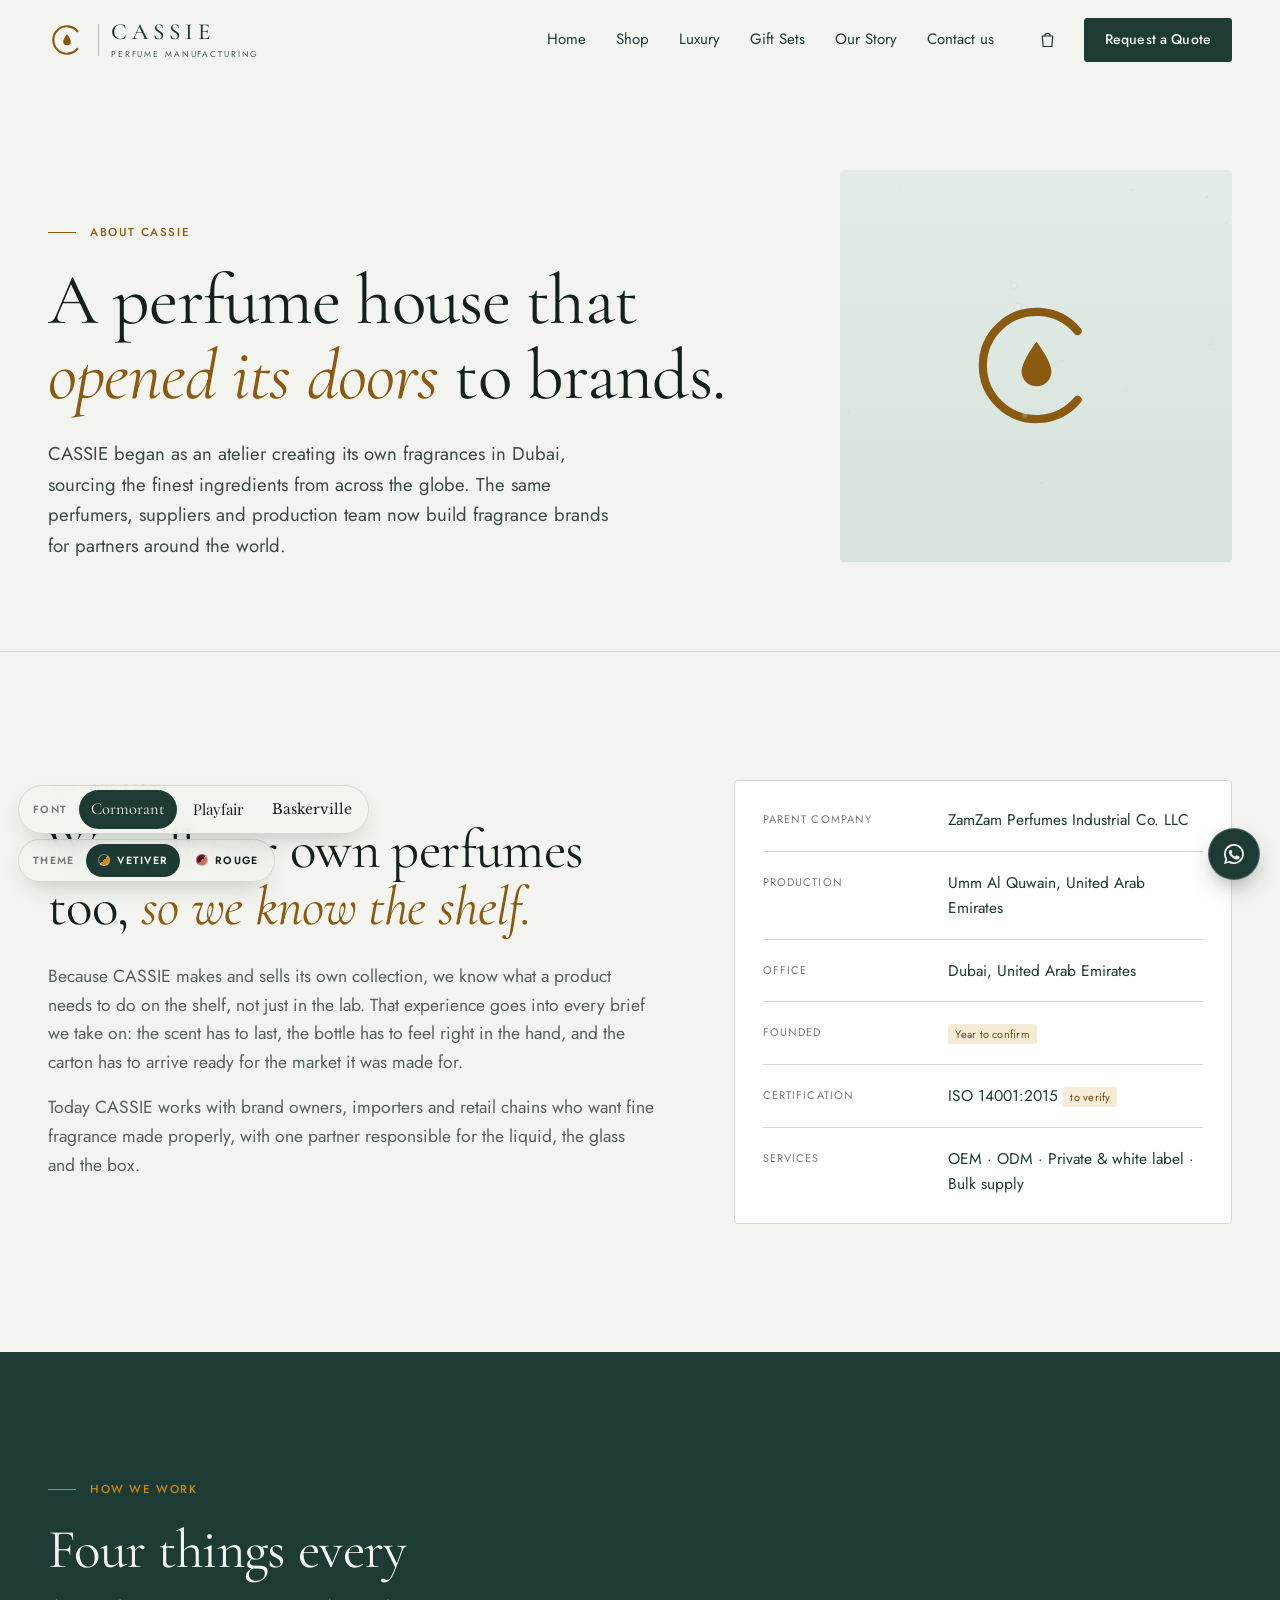
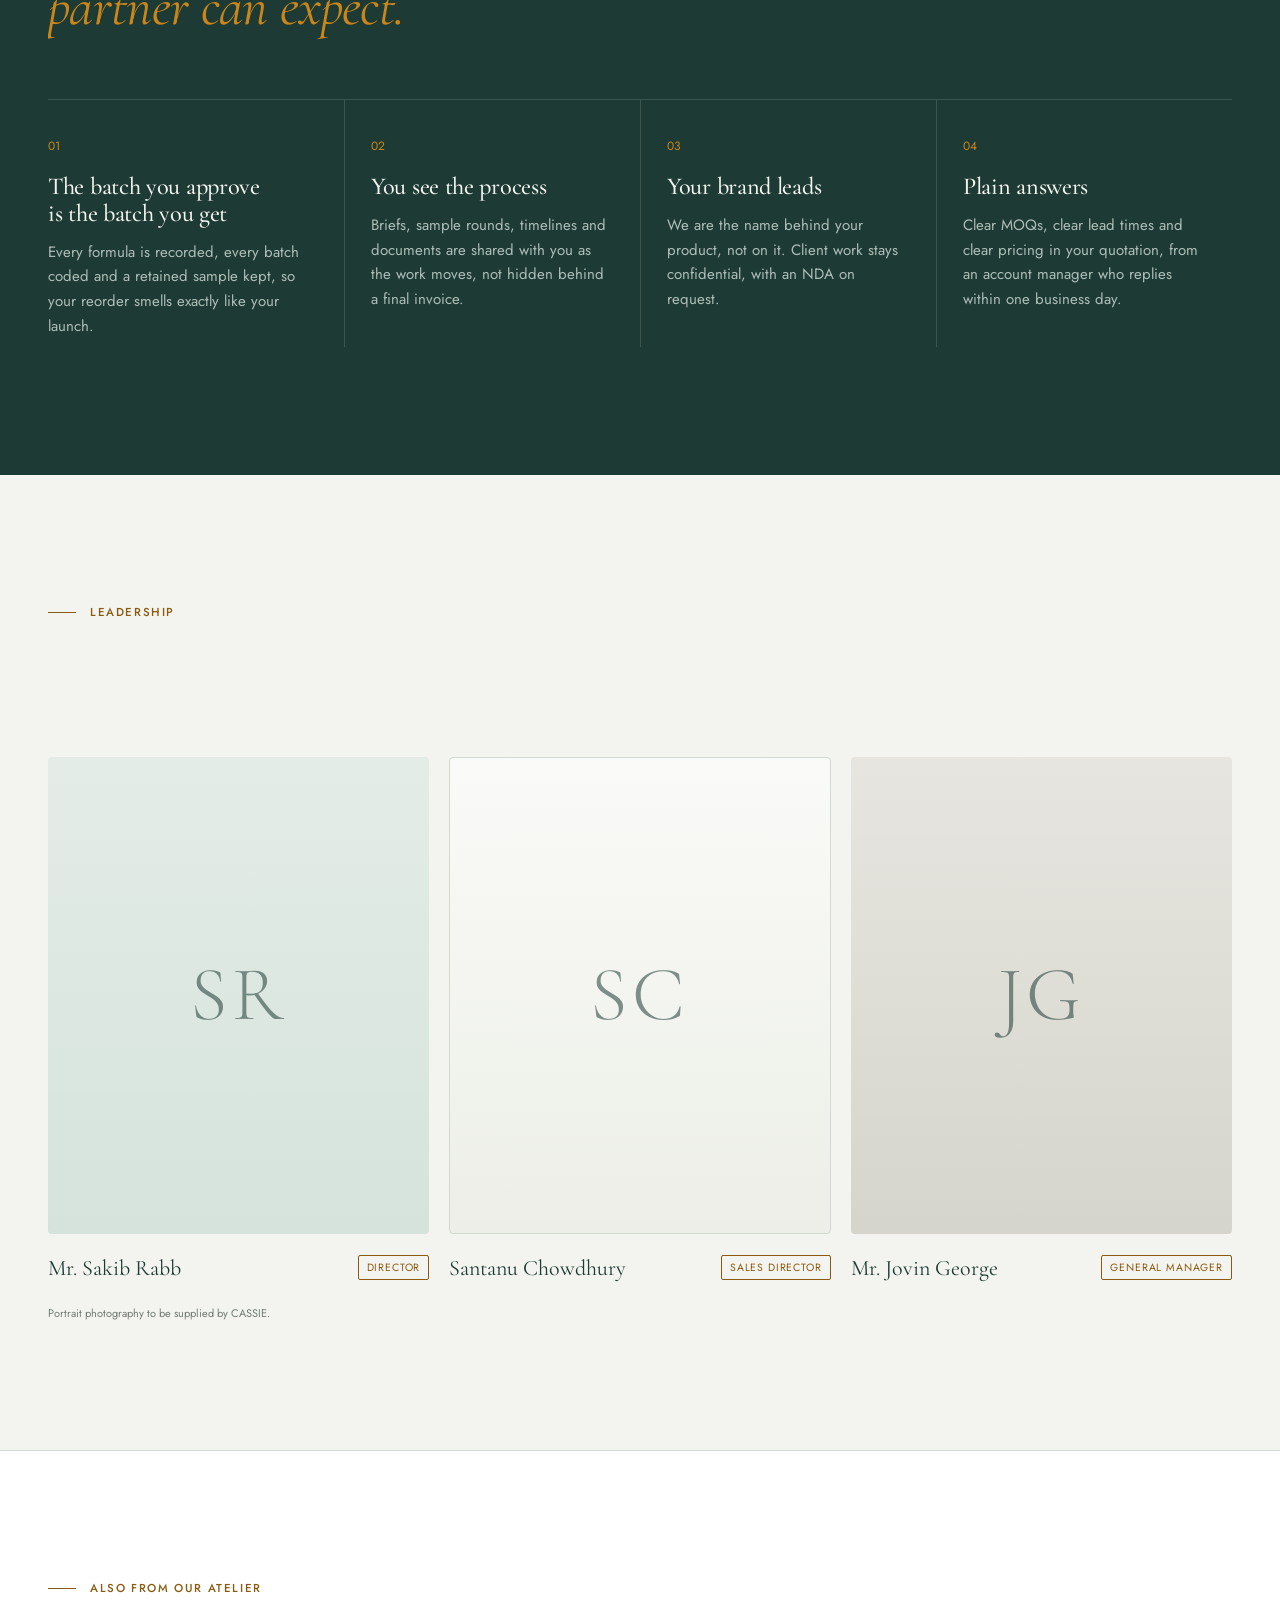
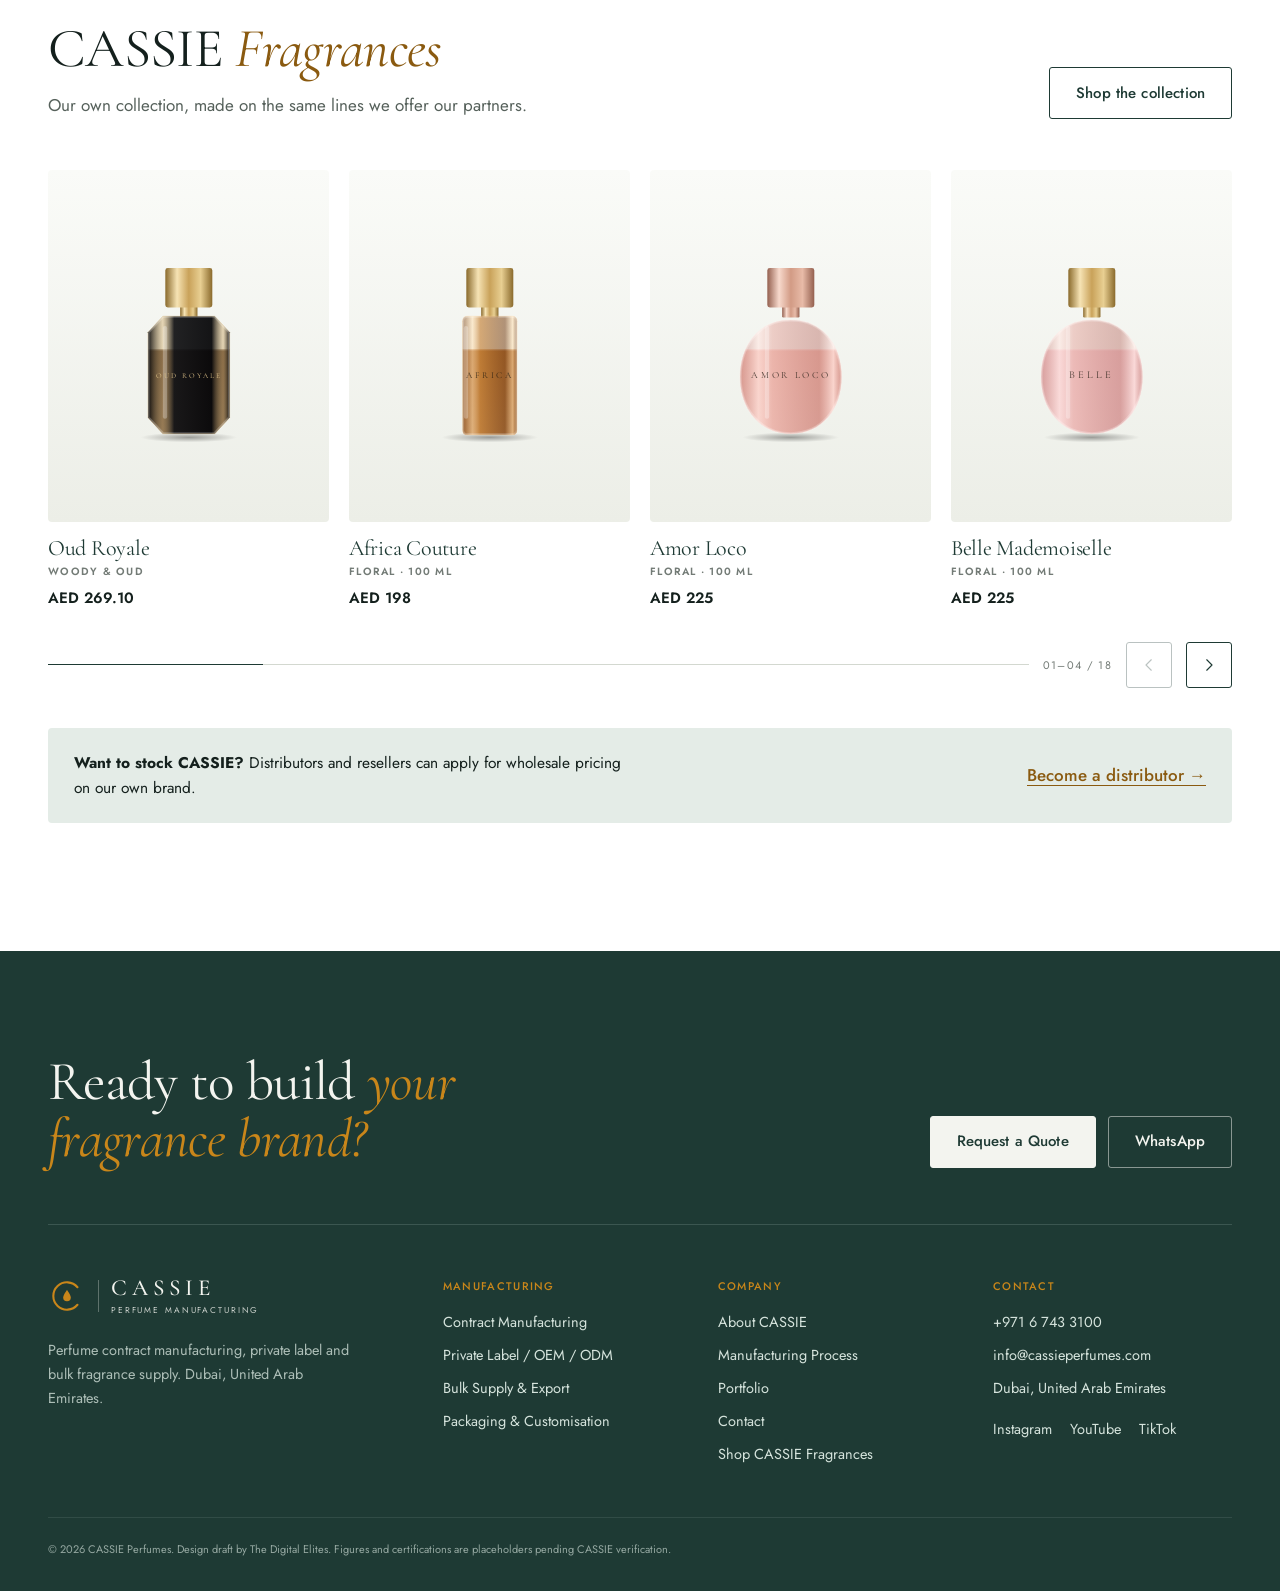
==== commit 95812b48: "Product page: reviews section under the hero (sample reviews, marked as placeholders) Co-Authored-By" ====
--- a/about.html
+++ b/about.html
@@ -9,7 +9,7 @@
   <link rel="preconnect" href="https://fonts.googleapis.com">
   <link rel="preconnect" href="https://fonts.gstatic.com" crossorigin>
   <link href="https://fonts.googleapis.com/css2?family=Cormorant+Garamond:ital,wght@0,400;0,500;0,600;1,400;1,500&family=Jost:wght@300..600&family=Playfair+Display:ital,wght@0,400;0,500;0,600;1,400;1,500&family=Manrope:wght@300..700&family=Libre+Baskerville:ital,wght@0,400;0,700;1,400&family=Montserrat:wght@300..600&display=swap" rel="stylesheet">
-  <link rel="stylesheet" href="style.css?v=20261020m">
+  <link rel="stylesheet" href="style.css?v=20261020n">
 </head>
 <body>
 
@@ -190,10 +190,10 @@
   <svg viewBox="0 0 24 24" width="24" height="24" fill="currentColor"><path d="M12 2a10 10 0 0 0-8.6 15.1L2 22l5-1.3A10 10 0 1 0 12 2zm0 18.2a8.2 8.2 0 0 1-4.2-1.1l-.3-.2-3 .8.8-2.9-.2-.3A8.2 8.2 0 1 1 12 20.2zm4.5-6.1c-.2-.1-1.5-.7-1.7-.8s-.4-.1-.6.1-.7.8-.8 1-.3.2-.5.1a6.7 6.7 0 0 1-3.3-2.9c-.2-.4.2-.4.7-1.3.1-.2 0-.3 0-.4l-.8-1.8c-.2-.5-.4-.4-.6-.4h-.5a1 1 0 0 0-.7.3 3 3 0 0 0-.9 2.2 5.2 5.2 0 0 0 1.1 2.7 11.8 11.8 0 0 0 4.5 4c1.7.7 2.3.8 3.2.6a2.7 2.7 0 0 0 1.8-1.3 2.2 2.2 0 0 0 .1-1.3c0-.1-.2-.2-.5-.3z"/></svg>
 </a>
 
-<script src="bottle.js?v=20261020m"></script>
-<script src="main.js?v=20261020m"></script>
-<script src="mist.js?v=20261020m"></script>
-<script src="products.js?v=20261020m"></script>
-<script src="shop.js?v=20261020m"></script>
+<script src="bottle.js?v=20261020n"></script>
+<script src="main.js?v=20261020n"></script>
+<script src="mist.js?v=20261020n"></script>
+<script src="products.js?v=20261020n"></script>
+<script src="shop.js?v=20261020n"></script>
 </body>
 </html>
--- a/style.css
+++ b/style.css
@@ -806,6 +806,29 @@
 .pdp-acc summary::after { content: "+"; font-family: var(--f-text); color: var(--saffron-deep); transition: transform .3s var(--ease); }
 .pdp-acc[open] summary::after { transform: rotate(45deg); }
 .pdp-acc p { margin-top: 12px; color: var(--muted); font-size: 16px; line-height: 1.65; }
+.reviews { display: grid; grid-template-columns: minmax(0, .7fr) minmax(0, 1.3fr); gap: clamp(32px, 5vw, 80px); padding: clamp(64px, 8vw, 112px) var(--pad); border-top: 1px solid var(--line); }
+.reviews-summary { display: grid; gap: 18px; align-content: start; }
+.rv-score { display: flex; align-items: center; gap: 18px; }
+.rv-score > b { font-family: var(--f-display); font-weight: 400; font-size: clamp(64px, 6vw, 88px); line-height: .9; color: var(--vetiver); }
+.rv-score > div { display: grid; gap: 6px; }
+.rv-score small { font-size: 14px; color: var(--muted); }
+.stars { --r: 5; --star: url("data:image/svg+xml,%3Csvg xmlns='http://www.w3.org/2000/svg' viewBox='0 0 24 24'%3E%3Cpath d='M12 2.8l2.8 5.9 6.4.8-4.7 4.4 1.2 6.3L12 17.1l-5.7 3.1 1.2-6.3-4.7-4.4 6.4-.8z'/%3E%3C/svg%3E"); display: inline-block; width: 100px; height: 18px; background: linear-gradient(90deg, var(--saffron) calc(var(--r) / 5 * 100%), rgba(var(--vetiver-rgb), .18) 0); -webkit-mask: var(--star) left / 20px 18px repeat-x; mask: var(--star) left / 20px 18px repeat-x; }
+.rv-bars { list-style: none; display: grid; gap: 8px; max-width: 320px; }
+.rv-bars li { display: grid; grid-template-columns: 14px minmax(0, 1fr) 26px; align-items: center; gap: 12px; font-size: 13px; color: var(--stone); }
+.rv-bars i { height: 6px; border-radius: 6px; background: rgba(var(--vetiver-rgb), .1); position: relative; overflow: hidden; }
+.rv-bars i::after { content: ""; position: absolute; inset: 0 auto 0 0; width: var(--w); background: var(--vetiver); border-radius: 6px; }
+.rv-bars em { font-style: normal; text-align: right; }
+.reviews-summary .btn { justify-self: start; }
+.rv-note { font-size: 13px; }
+.rv-head h2 { margin-bottom: clamp(22px, 2.4vw, 32px); }
+.rv-grid { display: grid; grid-template-columns: repeat(3, minmax(0, 1fr)); gap: 16px; }
+.rv-card { display: flex; flex-direction: column; gap: 12px; padding: 24px 22px; border: 1px solid var(--line); border-radius: var(--r-tile); background: var(--white); }
+.rv-card .stars { width: 80px; height: 14px; -webkit-mask-size: 16px 14px; mask-size: 16px 14px; }
+.rv-card h3 { font-size: 23px; color: var(--vetiver); }
+.rv-card p { font-size: 15.5px; color: var(--ink-soft); line-height: 1.6; }
+.rv-card footer { margin-top: auto; display: flex; justify-content: space-between; gap: 8px; padding-top: 12px; border-top: 1px solid var(--line); font-size: 13.5px; }
+.rv-card footer b { font-weight: 600; color: var(--ink); }
+.rv-card footer span { color: var(--stone); }
 .pdp-story { position: relative; isolation: isolate; overflow: hidden; display: grid; grid-template-columns: minmax(0, .9fr) minmax(0, 1.1fr); gap: clamp(36px, 6vw, 100px); align-items: center; padding: clamp(72px, 9vw, 128px) var(--pad); background: radial-gradient(60% 80% at 15% 30%, rgba(var(--saffron-rgb), .16), transparent 65%), linear-gradient(160deg, var(--vetiver), var(--ink)); color: var(--porcelain); }
 .pdp-story .eyebrow { color: var(--saffron); }
 .pdp-story .eyebrow::before { background: var(--saffron); }
@@ -858,7 +881,8 @@
   .pdp-facts { grid-auto-flow: row; grid-template-columns: repeat(2, minmax(0, 1fr)); }
   .pdp-facts div:nth-child(3) { border-left: 0; }
   .pdp-facts div:nth-child(n+3) { border-top: 1px solid var(--line); }
-  .pdp-story, .pdp-wear { grid-template-columns: minmax(0, 1fr); }
+  .pdp-story, .pdp-wear, .reviews { grid-template-columns: minmax(0, 1fr); }
+  .rv-grid { grid-template-columns: minmax(0, 1fr); }
   .note-cols { grid-template-columns: minmax(0, 1fr); }
   .pdp-sticky { left: 12px; right: 12px; bottom: 112px; transform: translateY(200%); justify-content: space-between; opacity: 0; transition: transform .45s var(--ease), opacity .3s var(--ease); }
   .pdp-sticky.on { transform: none; opacity: 1; }
